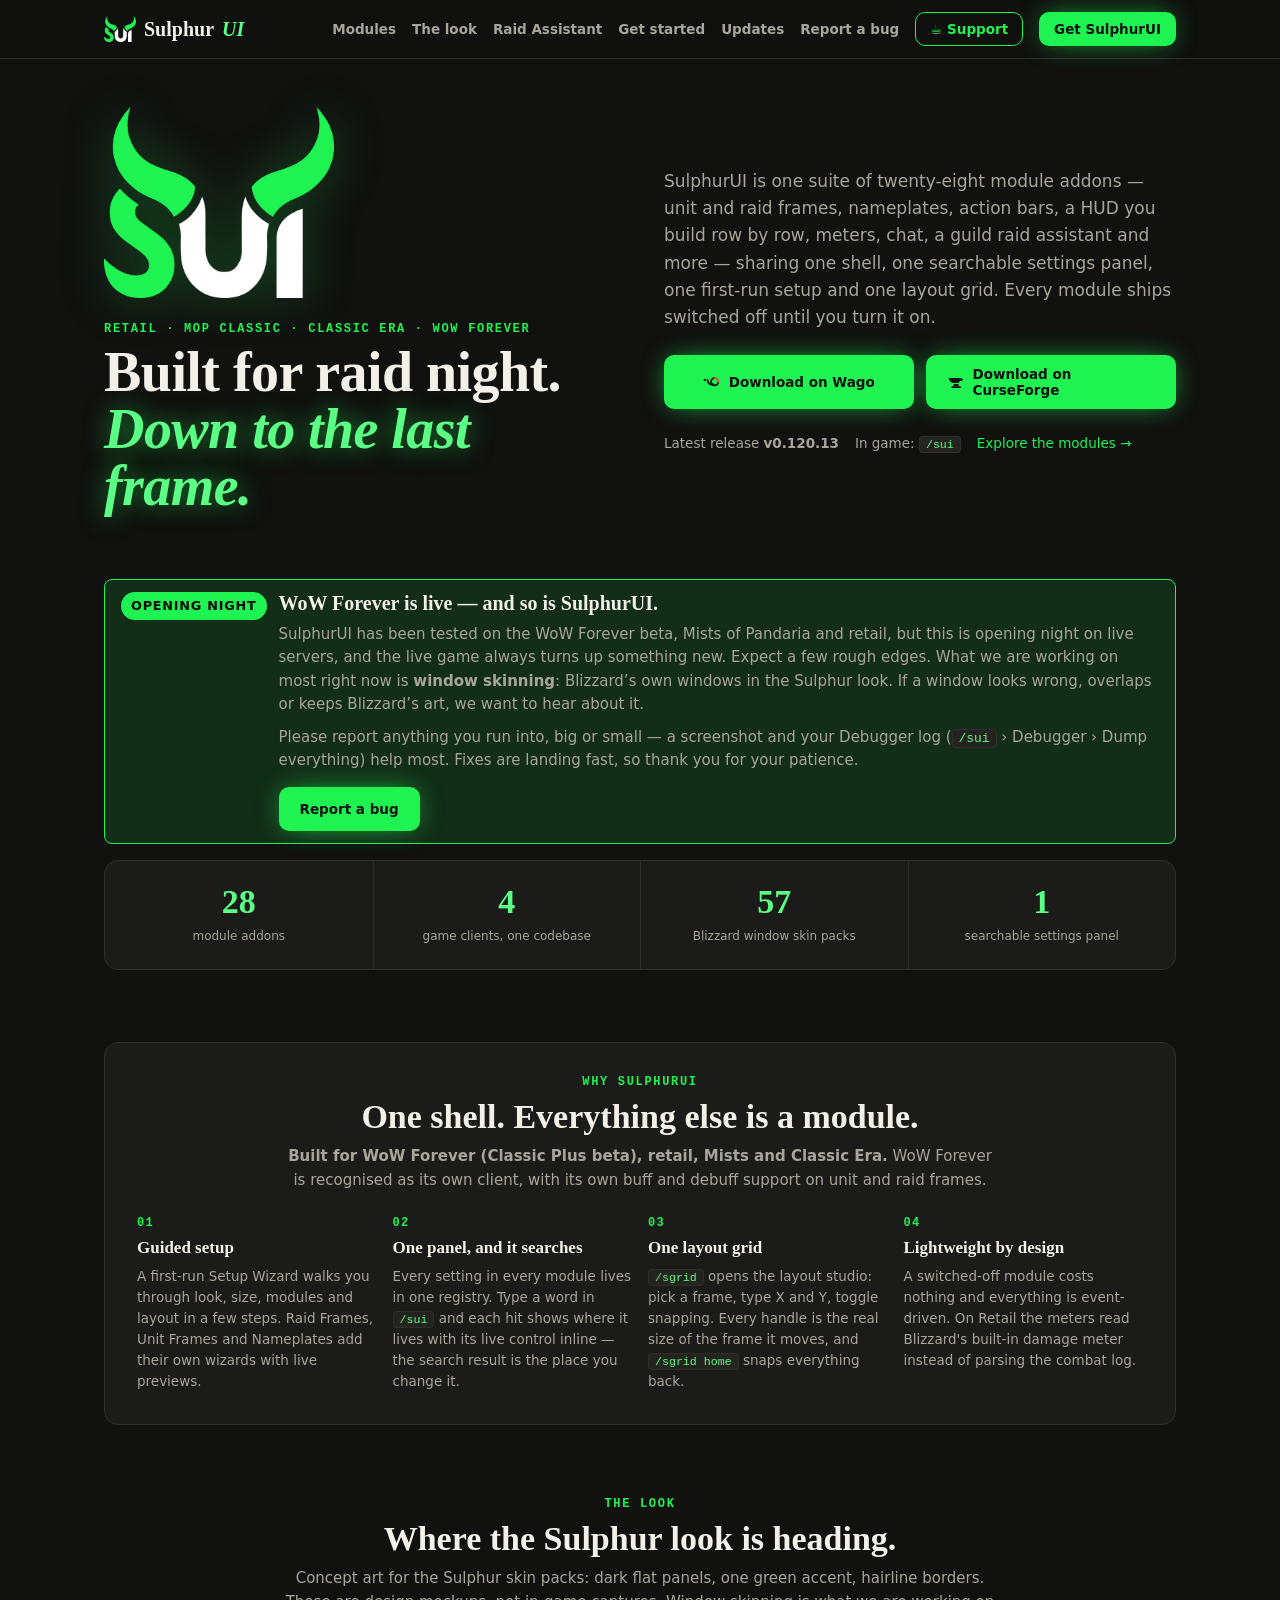
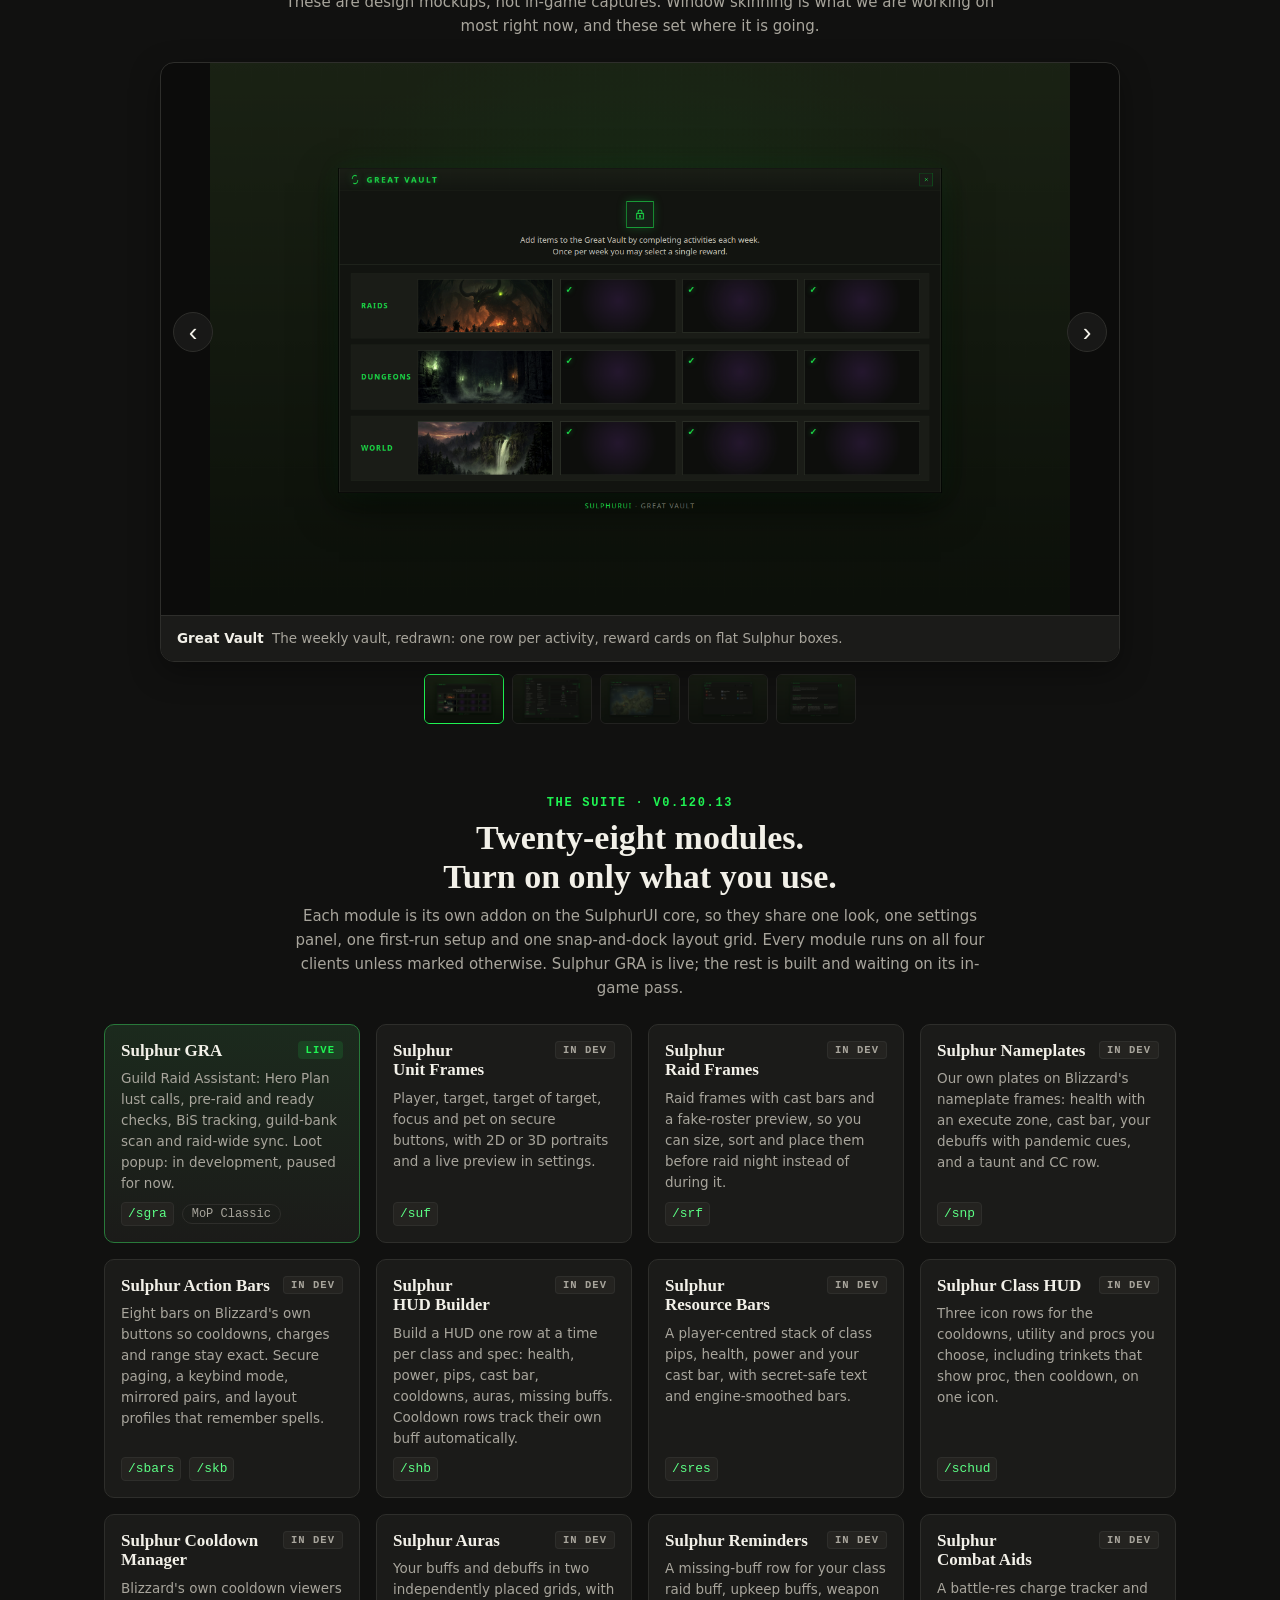
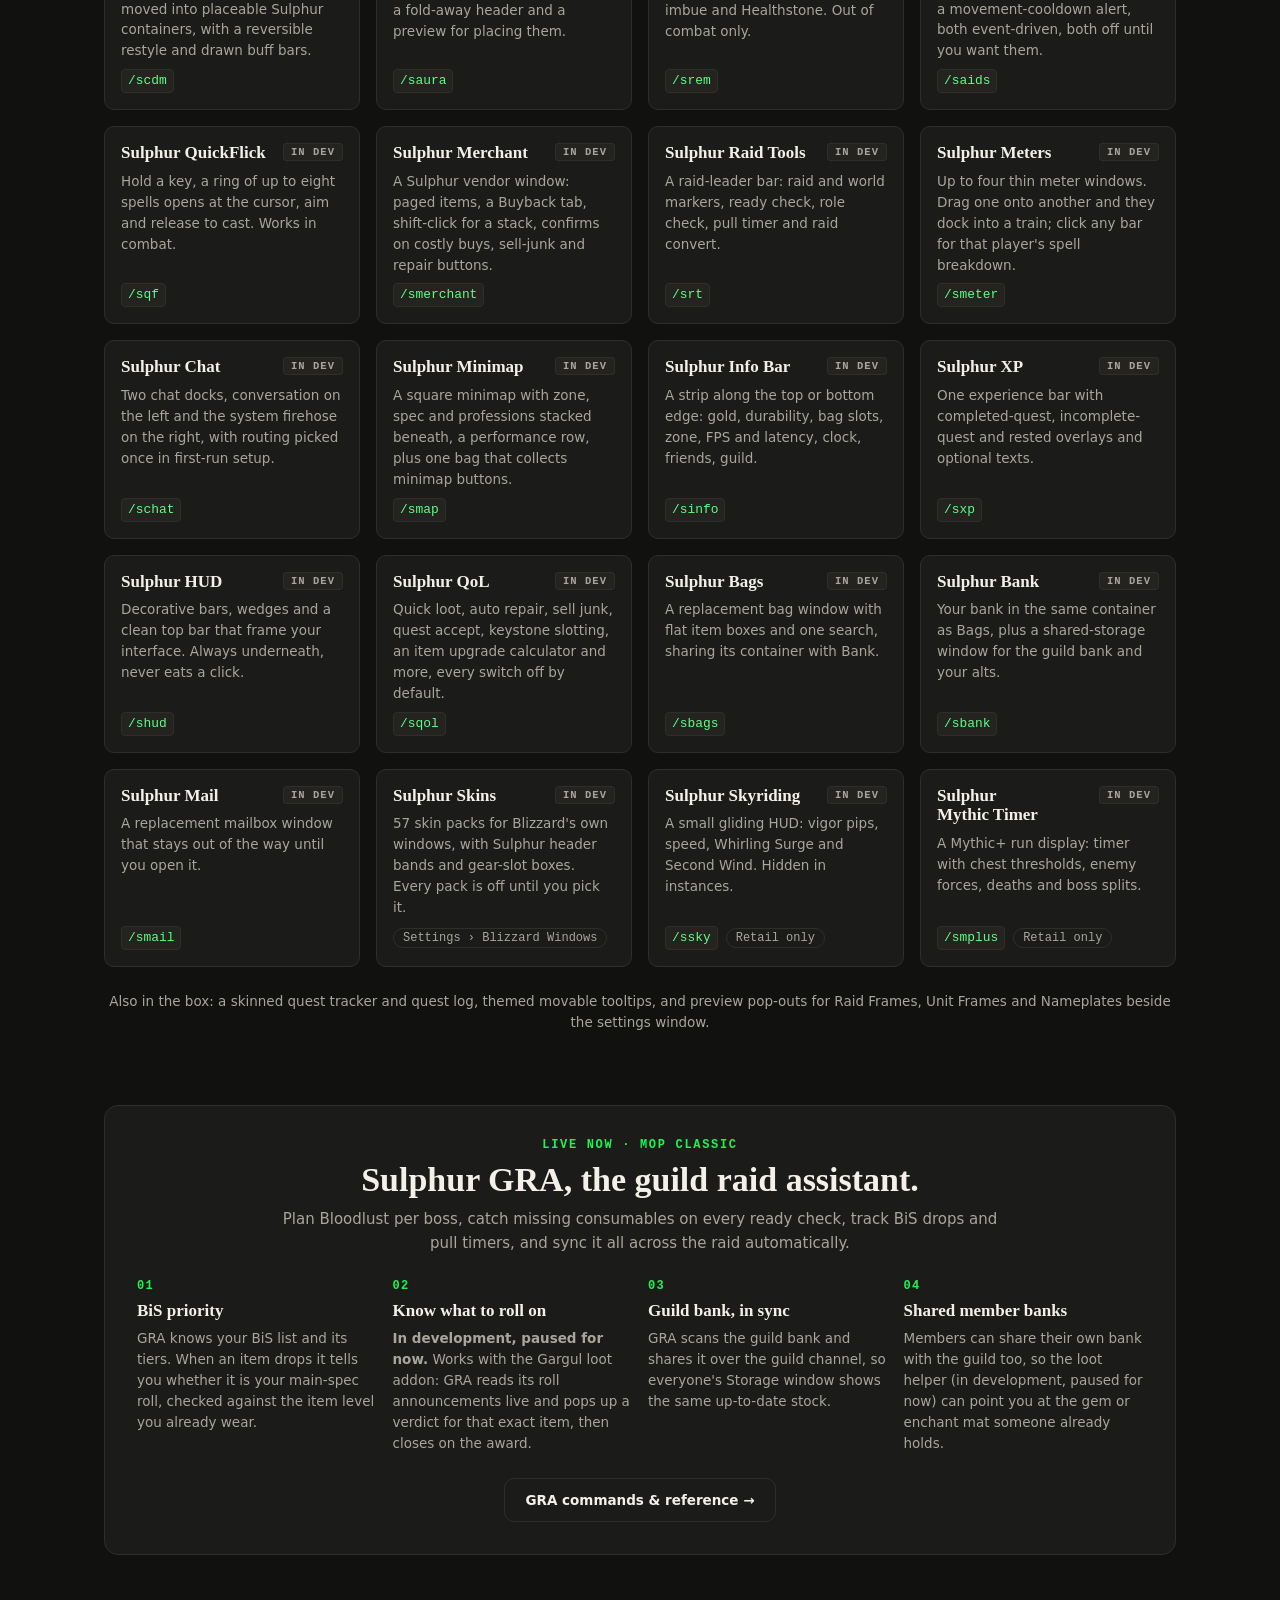
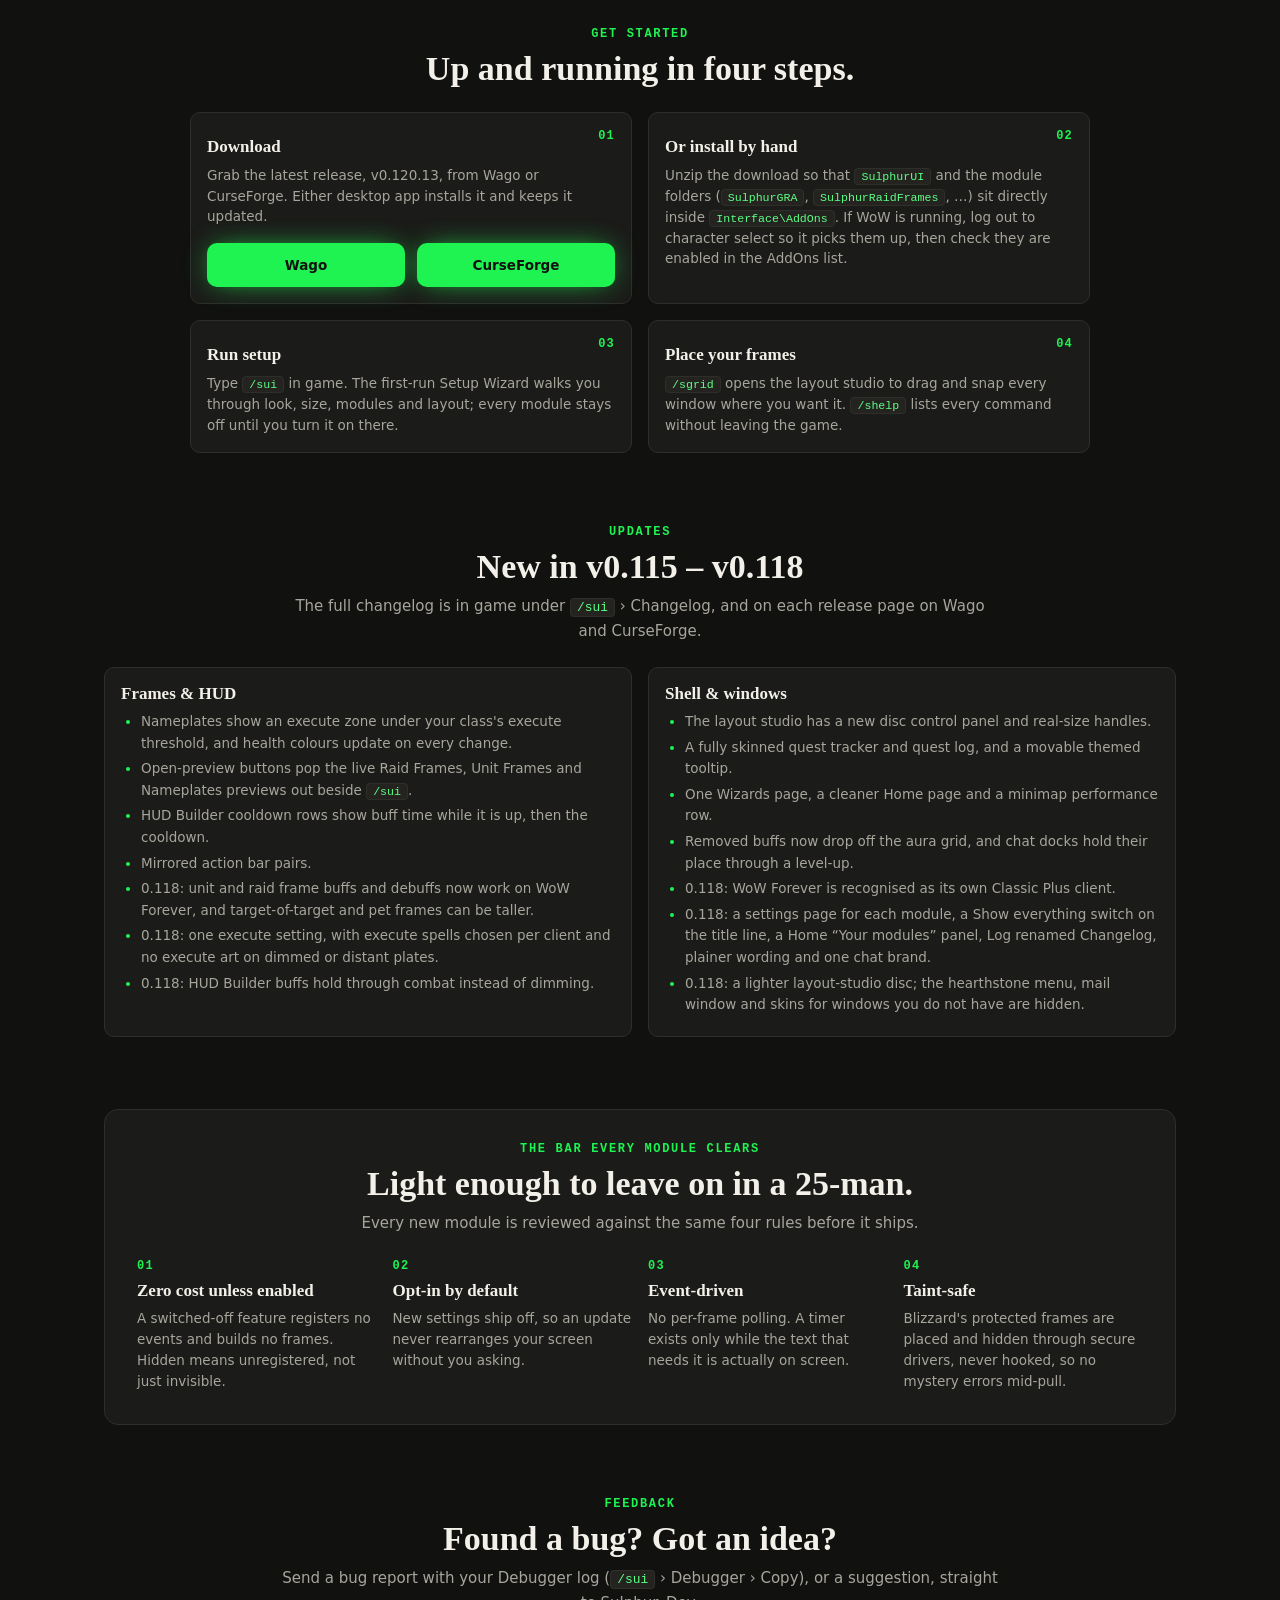
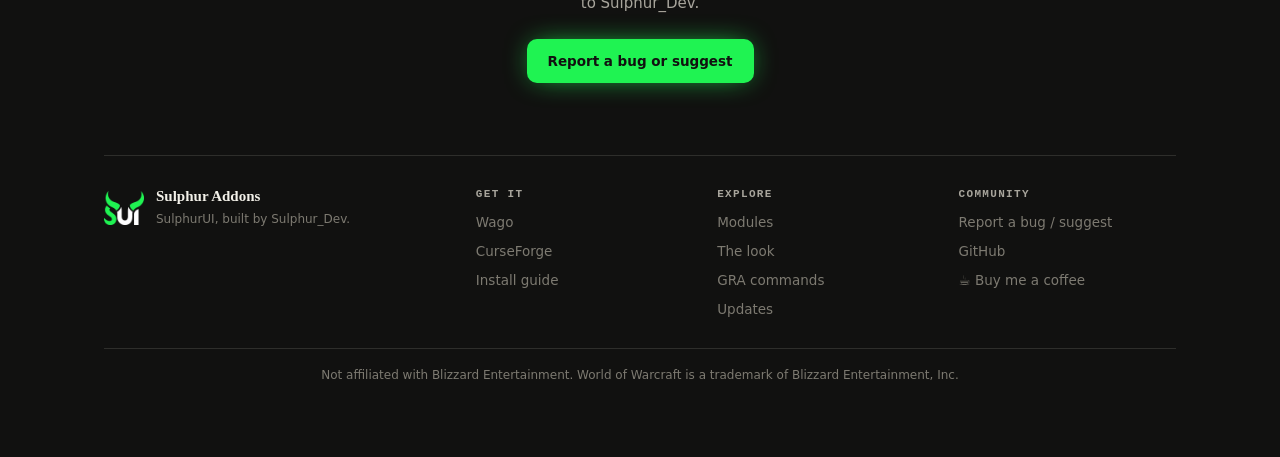
==== index.html @ fb9e0c47 "Mirror sulphur-addons public/ @ 295cea2" ====
<!doctype html>
<html lang="en">
<head>
<meta charset="utf-8">
<meta name="viewport" content="width=device-width, initial-scale=1">
<title>SulphurUI — Sulphur Addons</title>
<meta name="description" content="SulphurUI: a modular World of Warcraft interface suite for Retail, MoP Classic, Classic Era and WoW Forever. Twenty-eight module addons on one shell, one searchable settings panel and one layout grid.">
<meta name="theme-color" content="#111110">
<link rel="icon" type="image/png" href="favicon-sui.png">
<link rel="stylesheet" href="styles.css?v=27">
</head>
<body>

<nav class="topnav" aria-label="Site">
  <div class="inner">
    <a class="brand" href="index.html"><img src="sui-mark-96.png" alt="" class="brand-mark" width="32" height="32">Sulphur<em>UI</em></a>
    <div class="links">
      <a href="#modules">Modules</a>
      <a href="#screenshots">The look</a>
      <a href="#gra">Raid Assistant</a>
      <a href="#install">Get started</a>
      <a href="#updates">Updates</a>
      <a href="report.html">Report a bug</a>
      <a class="btn btn-outline btn-sm" href="https://buymeacoffee.com/sulphurworks" target="_blank" rel="noopener">&#9749; Support</a>
      <a class="btn btn-primary btn-sm" href="#install">Get SulphurUI</a>
    </div>
  </div>
</nav>

<main class="wrap">

  <header class="hero">
    <div>
      <img class="hero-logo" src="sui-logo.png" width="640" height="531" alt="SulphurUI logo" fetchpriority="high">
      <div class="eyebrow">Retail &middot; MoP Classic &middot; Classic Era &middot; WoW Forever</div>
      <h1>Built for raid night.<br><em>Down to the last frame.</em></h1>
    </div>
    <div class="hero-side">
      <p class="dek">SulphurUI is one suite of twenty-eight module addons — unit and raid frames, nameplates, action bars, a HUD you build row by row, meters, chat, a guild raid assistant and more — sharing one shell, one searchable settings panel, one first-run setup and one layout grid. Every module ships switched off until you turn it on.</p>
      <div class="dl-pair">
        <a class="btn btn-primary" href="https://addons.wago.io/addons/sulphurui" target="_blank" rel="noopener"><svg class="btn-glyph" viewBox="0 0 24 24" fill="none" stroke-width="2.4" stroke-linecap="round" aria-hidden="true"><circle cx="2.6" cy="9.5" r="1.6" fill="currentColor" stroke="none"/><path d="M6 9.5c1.2 5.5 4.6 7.6 7.6 5.4" stroke="currentColor"/><path d="M21 12A5 5 0 1 1 16 7" stroke="currentColor"/><path d="M16 7A5 5 0 0 1 21 12" stroke="#e5484d"/></svg>Download on Wago</a>
        <a class="btn btn-primary" href="https://www.curseforge.com/wow/addons/sulphurui" target="_blank" rel="noopener"><svg class="btn-glyph" viewBox="0 0 24 24" fill="currentColor" aria-hidden="true"><path d="M2 7h15.5c2.8 0 4.5 1.4 4.5 3.2-2.4 0-4.6.9-5.8 2.6l-.7 1H9.6C6 13.8 3.4 11.6 2 7z"/><path d="M9.5 15h6l1 3h-8z"/><rect x="6" y="18.2" width="13" height="2.3" rx=".6"/></svg>Download on CurseForge</a>
      </div>
      <div class="hero-meta">
        <span>Latest release <b>v0.120.13</b></span>
        <span>In game: <code>/sui</code></span>
        <a href="#modules">Explore the modules &rarr;</a>
      </div>
    </div>
  </header>

  <section class="test-notice" aria-labelledby="test-notice-h">
    <div class="test-notice-tag">Opening night</div>
    <div>
      <h2 id="test-notice-h">WoW Forever is live &mdash; and so is SulphurUI.</h2>
      <p>SulphurUI has been tested on the WoW Forever beta, Mists of Pandaria and retail, but this is opening night on live servers, and the live game always turns up something new. Expect a few rough edges. What we are working on most right now is <strong>window skinning</strong>: Blizzard&rsquo;s own windows in the Sulphur look. If a window looks wrong, overlaps or keeps Blizzard&rsquo;s art, we want to hear about it.</p>
      <p>Please report anything you run into, big or small &mdash; a screenshot and your Debugger log (<code>/sui</code> &rsaquo; Debugger &rsaquo; Dump everything) help most. Fixes are landing fast, so thank you for your patience.</p>
      <a class="btn btn-primary" href="report.html">Report a bug</a>
    </div>
  </section>

  <div class="stat-strip" aria-label="At a glance">
    <div class="stat"><b>28</b><span>module addons</span></div>
    <div class="stat"><b>4</b><span>game clients, one codebase</span></div>
    <div class="stat"><b>57</b><span>Blizzard window skin packs</span></div>
    <div class="stat"><b>1</b><span>searchable settings panel</span></div>
  </div>

  <section class="block band" id="why">
    <div class="section-head">
      <div class="eyebrow">Why SulphurUI</div>
      <h2>One shell. Everything else is a module.</h2>
      <p class="sub"><strong>Built for WoW Forever (Classic Plus beta), retail, Mists and Classic Era.</strong> WoW Forever is recognised as its own client, with its own buff and debuff support on unit and raid frames.</p>
    </div>
    <div class="grid-4">
      <div class="card"><span class="card-n">01</span><h3>Guided setup</h3><p>A first-run Setup Wizard walks you through look, size, modules and layout in a few steps. Raid Frames, Unit Frames and Nameplates add their own wizards with live previews.</p></div>
      <div class="card"><span class="card-n">02</span><h3>One panel, and it searches</h3><p>Every setting in every module lives in one registry. Type a word in <code>/sui</code> and each hit shows where it lives with its live control inline — the search result is the place you change it.</p></div>
      <div class="card"><span class="card-n">03</span><h3>One layout grid</h3><p><code>/sgrid</code> opens the layout studio: pick a frame, type X and Y, toggle snapping. Every handle is the real size of the frame it moves, and <code>/sgrid home</code> snaps everything back.</p></div>
      <div class="card"><span class="card-n">04</span><h3>Lightweight by design</h3><p>A switched-off module costs nothing and everything is event-driven. On Retail the meters read Blizzard's built-in damage meter instead of parsing the combat log.</p></div>
    </div>
  </section>

  <section class="block" id="screenshots">
    <div class="section-head">
      <div class="eyebrow">The look</div>
      <h2>Where the Sulphur look is heading.</h2>
      <p class="sub">Concept art for the Sulphur skin packs: dark flat panels, one green accent, hairline borders. These are design mockups, not in-game captures. Window skinning is what we are working on most right now, and these set where it is going.</p>
    </div>
    <div class="gallery" data-gallery tabindex="0" aria-roledescription="carousel" aria-label="SulphurUI concept art">
      <div class="gal-stage">
        <figure class="gal-slide"><img src="img/concepts/great-vault.png" alt="Concept mockup: Great Vault in the Sulphur style" loading="eager" decoding="async"><figcaption><b>Great Vault</b> The weekly vault, redrawn: one row per activity, reward cards on flat Sulphur boxes.</figcaption></figure>
        <figure class="gal-slide" hidden><img src="img/concepts/interface-settings.png" alt="Concept mockup: Interface settings in the Sulphur style" loading="lazy" decoding="async"><figcaption><b>Interface settings</b> Blizzard's settings window in the Sulphur shell: rail, search, flat controls and one accent colour.</figcaption></figure>
        <figure class="gal-slide" hidden><img src="img/concepts/map-questlog.webp" alt="Concept mockup: Map &amp; quest log in the Sulphur style" loading="lazy" decoding="async"><figcaption><b>Map &amp; quest log</b> Map and quest log in one window, quests grouped by zone with objectives inline.</figcaption></figure>
        <figure class="gal-slide" hidden><img src="img/concepts/spellbook.png" alt="Concept mockup: Spellbook in the Sulphur style" loading="lazy" decoding="async"><figcaption><b>Spellbook</b> A spellbook with a search box and a flat grid of abilities, one page per tab.</figcaption></figure>
        <figure class="gal-slide" hidden><img src="img/concepts/professions.png" alt="Concept mockup: Professions in the Sulphur style" loading="lazy" decoding="async"><figcaption><b>Professions</b> Professions laid out as cards, primary above secondary.</figcaption></figure>
        <button class="gal-nav gal-prev" type="button" aria-label="Previous image">&#8249;</button>
        <button class="gal-nav gal-next" type="button" aria-label="Next image">&#8250;</button>
      </div>
      <div class="gal-thumbs">
        <button class="gal-thumb" type="button" aria-label="Show image 1" aria-current="true"><img src="img/concepts/great-vault.png" alt="" loading="lazy"></button>
        <button class="gal-thumb" type="button" aria-label="Show image 2"><img src="img/concepts/interface-settings.png" alt="" loading="lazy"></button>
        <button class="gal-thumb" type="button" aria-label="Show image 3"><img src="img/concepts/map-questlog.webp" alt="" loading="lazy"></button>
        <button class="gal-thumb" type="button" aria-label="Show image 4"><img src="img/concepts/spellbook.png" alt="" loading="lazy"></button>
        <button class="gal-thumb" type="button" aria-label="Show image 5"><img src="img/concepts/professions.png" alt="" loading="lazy"></button>
      </div>
    </div>
    <dialog class="gal-lightbox" aria-label="Enlarged screenshot"><button class="gal-close" type="button" aria-label="Close">&times;</button><img alt=""></dialog>
  </section>

  <section class="block" id="modules">
    <div class="section-head">
      <div class="eyebrow">The suite &middot; v0.120.13</div>
      <h2>Twenty-eight modules. Turn on only what you use.</h2>
      <p class="sub">Each module is its own addon on the SulphurUI core, so they share one look, one settings panel, one first-run setup and one snap-and-dock layout grid. Every module runs on all four clients unless marked otherwise. Sulphur GRA is live; the rest is built and waiting on its in-game pass.</p>
    </div>
    <div class="grid-4">
      <a class="card is-live" href="gra.html">
        <div class="card-top"><h3>Sulphur GRA</h3><span class="badge badge-live">Live</span></div>
        <p>Guild Raid Assistant: Hero Plan lust calls, pre-raid and ready checks, BiS tracking, guild-bank scan and raid-wide sync. Loot popup: in development, paused for now.</p>
        <div class="card-foot"><code>/sgra</code><span class="chip">MoP Classic</span></div>
      </a>
      <article class="card">
        <div class="card-top"><h3>Sulphur Unit Frames</h3><span class="badge badge-dev">In dev</span></div>
        <p>Player, target, target of target, focus and pet on secure buttons, with 2D or 3D portraits and a live preview in settings.</p>
        <div class="card-foot"><code>/suf</code></div>
      </article>
      <article class="card">
        <div class="card-top"><h3>Sulphur Raid Frames</h3><span class="badge badge-dev">In dev</span></div>
        <p>Raid frames with cast bars and a fake-roster preview, so you can size, sort and place them before raid night instead of during it.</p>
        <div class="card-foot"><code>/srf</code></div>
      </article>
      <article class="card">
        <div class="card-top"><h3>Sulphur Nameplates</h3><span class="badge badge-dev">In dev</span></div>
        <p>Our own plates on Blizzard's nameplate frames: health with an execute zone, cast bar, your debuffs with pandemic cues, and a taunt and CC row.</p>
        <div class="card-foot"><code>/snp</code></div>
      </article>
      <article class="card">
        <div class="card-top"><h3>Sulphur Action Bars</h3><span class="badge badge-dev">In dev</span></div>
        <p>Eight bars on Blizzard's own buttons so cooldowns, charges and range stay exact. Secure paging, a keybind mode, mirrored pairs, and layout profiles that remember spells.</p>
        <div class="card-foot"><code>/sbars</code><code>/skb</code></div>
      </article>
      <article class="card">
        <div class="card-top"><h3>Sulphur HUD Builder</h3><span class="badge badge-dev">In dev</span></div>
        <p>Build a HUD one row at a time per class and spec: health, power, pips, cast bar, cooldowns, auras, missing buffs. Cooldown rows track their own buff automatically.</p>
        <div class="card-foot"><code>/shb</code></div>
      </article>
      <article class="card">
        <div class="card-top"><h3>Sulphur Resource Bars</h3><span class="badge badge-dev">In dev</span></div>
        <p>A player-centred stack of class pips, health, power and your cast bar, with secret-safe text and engine-smoothed bars.</p>
        <div class="card-foot"><code>/sres</code></div>
      </article>
      <article class="card">
        <div class="card-top"><h3>Sulphur Class HUD</h3><span class="badge badge-dev">In dev</span></div>
        <p>Three icon rows for the cooldowns, utility and procs you choose, including trinkets that show proc, then cooldown, on one icon.</p>
        <div class="card-foot"><code>/schud</code></div>
      </article>
      <article class="card">
        <div class="card-top"><h3>Sulphur Cooldown Manager</h3><span class="badge badge-dev">In dev</span></div>
        <p>Blizzard's own cooldown viewers moved into placeable Sulphur containers, with a reversible restyle and drawn buff bars.</p>
        <div class="card-foot"><code>/scdm</code></div>
      </article>
      <article class="card">
        <div class="card-top"><h3>Sulphur Auras</h3><span class="badge badge-dev">In dev</span></div>
        <p>Your buffs and debuffs in two independently placed grids, with a fold-away header and a preview for placing them.</p>
        <div class="card-foot"><code>/saura</code></div>
      </article>
      <article class="card">
        <div class="card-top"><h3>Sulphur Reminders</h3><span class="badge badge-dev">In dev</span></div>
        <p>A missing-buff row for your class raid buff, upkeep buffs, weapon imbue and Healthstone. Out of combat only.</p>
        <div class="card-foot"><code>/srem</code></div>
      </article>
      <article class="card">
        <div class="card-top"><h3>Sulphur Combat Aids</h3><span class="badge badge-dev">In dev</span></div>
        <p>A battle-res charge tracker and a movement-cooldown alert, both event-driven, both off until you want them.</p>
        <div class="card-foot"><code>/saids</code></div>
      </article>
      <article class="card">
        <div class="card-top"><h3>Sulphur QuickFlick</h3><span class="badge badge-dev">In dev</span></div>
        <p>Hold a key, a ring of up to eight spells opens at the cursor, aim and release to cast. Works in combat.</p>
        <div class="card-foot"><code>/sqf</code></div>
      </article>
      <article class="card">
        <div class="card-top"><h3>Sulphur Merchant</h3><span class="badge badge-dev">In dev</span></div>
        <p>A Sulphur vendor window: paged items, a Buyback tab, shift-click for a stack, confirms on costly buys, sell-junk and repair buttons.</p>
        <div class="card-foot"><code>/smerchant</code></div>
      </article>
      <article class="card">
        <div class="card-top"><h3>Sulphur Raid Tools</h3><span class="badge badge-dev">In dev</span></div>
        <p>A raid-leader bar: raid and world markers, ready check, role check, pull timer and raid convert.</p>
        <div class="card-foot"><code>/srt</code></div>
      </article>
      <article class="card">
        <div class="card-top"><h3>Sulphur Meters</h3><span class="badge badge-dev">In dev</span></div>
        <p>Up to four thin meter windows. Drag one onto another and they dock into a train; click any bar for that player's spell breakdown.</p>
        <div class="card-foot"><code>/smeter</code></div>
      </article>
      <article class="card">
        <div class="card-top"><h3>Sulphur Chat</h3><span class="badge badge-dev">In dev</span></div>
        <p>Two chat docks, conversation on the left and the system firehose on the right, with routing picked once in first-run setup.</p>
        <div class="card-foot"><code>/schat</code></div>
      </article>
      <article class="card">
        <div class="card-top"><h3>Sulphur Minimap</h3><span class="badge badge-dev">In dev</span></div>
        <p>A square minimap with zone, spec and professions stacked beneath, a performance row, plus one bag that collects minimap buttons.</p>
        <div class="card-foot"><code>/smap</code></div>
      </article>
      <article class="card">
        <div class="card-top"><h3>Sulphur Info Bar</h3><span class="badge badge-dev">In dev</span></div>
        <p>A strip along the top or bottom edge: gold, durability, bag slots, zone, FPS and latency, clock, friends, guild.</p>
        <div class="card-foot"><code>/sinfo</code></div>
      </article>
      <article class="card">
        <div class="card-top"><h3>Sulphur XP</h3><span class="badge badge-dev">In dev</span></div>
        <p>One experience bar with completed-quest, incomplete-quest and rested overlays and optional texts.</p>
        <div class="card-foot"><code>/sxp</code></div>
      </article>
      <article class="card">
        <div class="card-top"><h3>Sulphur HUD</h3><span class="badge badge-dev">In dev</span></div>
        <p>Decorative bars, wedges and a clean top bar that frame your interface. Always underneath, never eats a click.</p>
        <div class="card-foot"><code>/shud</code></div>
      </article>
      <article class="card">
        <div class="card-top"><h3>Sulphur QoL</h3><span class="badge badge-dev">In dev</span></div>
        <p>Quick loot, auto repair, sell junk, quest accept, keystone slotting, an item upgrade calculator and more, every switch off by default.</p>
        <div class="card-foot"><code>/sqol</code></div>
      </article>
      <article class="card">
        <div class="card-top"><h3>Sulphur Bags</h3><span class="badge badge-dev">In dev</span></div>
        <p>A replacement bag window with flat item boxes and one search, sharing its container with Bank.</p>
        <div class="card-foot"><code>/sbags</code></div>
      </article>
      <article class="card">
        <div class="card-top"><h3>Sulphur Bank</h3><span class="badge badge-dev">In dev</span></div>
        <p>Your bank in the same container as Bags, plus a shared-storage window for the guild bank and your alts.</p>
        <div class="card-foot"><code>/sbank</code></div>
      </article>
      <article class="card">
        <div class="card-top"><h3>Sulphur Mail</h3><span class="badge badge-dev">In dev</span></div>
        <p>A replacement mailbox window that stays out of the way until you open it.</p>
        <div class="card-foot"><code>/smail</code></div>
      </article>
      <article class="card">
        <div class="card-top"><h3>Sulphur Skins</h3><span class="badge badge-dev">In dev</span></div>
        <p>57 skin packs for Blizzard's own windows, with Sulphur header bands and gear-slot boxes. Every pack is off until you pick it.</p>
        <div class="card-foot"><span class="chip">Settings &rsaquo; Blizzard Windows</span></div>
      </article>
      <article class="card">
        <div class="card-top"><h3>Sulphur Skyriding</h3><span class="badge badge-dev">In dev</span></div>
        <p>A small gliding HUD: vigor pips, speed, Whirling Surge and Second Wind. Hidden in instances.</p>
        <div class="card-foot"><code>/ssky</code><span class="chip">Retail only</span></div>
      </article>
      <article class="card">
        <div class="card-top"><h3>Sulphur Mythic Timer</h3><span class="badge badge-dev">In dev</span></div>
        <p>A Mythic+ run display: timer with chest thresholds, enemy forces, deaths and boss splits.</p>
        <div class="card-foot"><code>/smplus</code><span class="chip">Retail only</span></div>
      </article>
    </div>
    <p class="section-foot">Also in the box: a skinned quest tracker and quest log, themed movable tooltips, and preview pop-outs for Raid Frames, Unit Frames and Nameplates beside the settings window.</p>
  </section>

  <section class="block band" id="gra">
    <div class="section-head">
      <div class="eyebrow">Live now &middot; MoP Classic</div>
      <h2>Sulphur GRA, the guild raid assistant.</h2>
      <p class="sub">Plan Bloodlust per boss, catch missing consumables on every ready check, track BiS drops and pull timers, and sync it all across the raid automatically.</p>
    </div>
    <div class="grid-4">
      <div class="card"><span class="card-n">01</span><h3>BiS priority</h3><p>GRA knows your BiS list and its tiers. When an item drops it tells you whether it is your main-spec roll, checked against the item level you already wear.</p></div>
      <div class="card"><span class="card-n">02</span><h3>Know what to roll on</h3><p><strong>In development, paused for now.</strong> Works with the Gargul loot addon: GRA reads its roll announcements live and pops up a verdict for that exact item, then closes on the award.</p></div>
      <div class="card"><span class="card-n">03</span><h3>Guild bank, in sync</h3><p>GRA scans the guild bank and shares it over the guild channel, so everyone's Storage window shows the same up-to-date stock.</p></div>
      <div class="card"><span class="card-n">04</span><h3>Shared member banks</h3><p>Members can share their own bank with the guild too, so the loot helper (in development, paused for now) can point you at the gem or enchant mat someone already holds.</p></div>
    </div>
    <p class="section-foot"><a class="btn btn-ghost" href="gra.html">GRA commands &amp; reference &rarr;</a></p>
  </section>

  <section class="block" id="install">
    <div class="section-head">
      <div class="eyebrow">Get started</div>
      <h2>Up and running in four steps.</h2>
    </div>
    <div class="grid-2 steps" style="max-width:900px;margin:0 auto">
      <div class="card step">
        <h3>Download</h3>
        <p>Grab the latest release, v0.120.13, from Wago or CurseForge. Either desktop app installs it and keeps it updated.</p>
        <div class="dl-pair">
          <a class="btn btn-primary" href="https://addons.wago.io/addons/sulphurui" target="_blank" rel="noopener">Wago</a>
          <a class="btn btn-primary" href="https://www.curseforge.com/wow/addons/sulphurui" target="_blank" rel="noopener">CurseForge</a>
        </div>
      </div>
      <div class="card step">
        <h3>Or install by hand</h3>
        <p>Unzip the download so that <code>SulphurUI</code> and the module folders (<code>SulphurGRA</code>, <code>SulphurRaidFrames</code>, …) sit directly inside <code>Interface\AddOns</code>. If WoW is running, log out to character select so it picks them up, then check they are enabled in the AddOns list.</p>
      </div>
      <div class="card step">
        <h3>Run setup</h3>
        <p>Type <code>/sui</code> in game. The first-run Setup Wizard walks you through look, size, modules and layout; every module stays off until you turn it on there.</p>
      </div>
      <div class="card step">
        <h3>Place your frames</h3>
        <p><code>/sgrid</code> opens the layout studio to drag and snap every window where you want it. <code>/shelp</code> lists every command without leaving the game.</p>
      </div>
    </div>
  </section>

  <section class="block" id="updates">
    <div class="section-head">
      <div class="eyebrow">Updates</div>
      <h2>New in v0.115 &ndash; v0.118</h2>
      <p class="sub">The full changelog is in game under <code>/sui</code> &rsaquo; Changelog, and on each release page on Wago and CurseForge.</p>
    </div>
    <div class="updates">
      <div class="card">
        <h3>Frames &amp; HUD</h3>
        <ul>
          <li>Nameplates show an execute zone under your class's execute threshold, and health colours update on every change.</li>
          <li>Open-preview buttons pop the live Raid Frames, Unit Frames and Nameplates previews out beside <code>/sui</code>.</li>
          <li>HUD Builder cooldown rows show buff time while it is up, then the cooldown.</li>
          <li>Mirrored action bar pairs.</li>
          <li>0.118: unit and raid frame buffs and debuffs now work on WoW Forever, and target-of-target and pet frames can be taller.</li>
          <li>0.118: one execute setting, with execute spells chosen per client and no execute art on dimmed or distant plates.</li>
          <li>0.118: HUD Builder buffs hold through combat instead of dimming.</li>
        </ul>
      </div>
      <div class="card">
        <h3>Shell &amp; windows</h3>
        <ul>
          <li>The layout studio has a new disc control panel and real-size handles.</li>
          <li>A fully skinned quest tracker and quest log, and a movable themed tooltip.</li>
          <li>One Wizards page, a cleaner Home page and a minimap performance row.</li>
          <li>Removed buffs now drop off the aura grid, and chat docks hold their place through a level-up.</li>
          <li>0.118: WoW Forever is recognised as its own Classic Plus client.</li>
          <li>0.118: a settings page for each module, a Show everything switch on the title line, a Home &ldquo;Your modules&rdquo; panel, Log renamed Changelog, plainer wording and one chat brand.</li>
          <li>0.118: a lighter layout-studio disc; the hearthstone menu, mail window and skins for windows you do not have are hidden.</li>
        </ul>
      </div>
    </div>
  </section>

  <section class="block band" id="standard">
    <div class="section-head">
      <div class="eyebrow">The bar every module clears</div>
      <h2>Light enough to leave on in a 25-man.</h2>
      <p class="sub">Every new module is reviewed against the same four rules before it ships.</p>
    </div>
    <div class="grid-4">
      <div class="card"><span class="card-n">01</span><h3>Zero cost unless enabled</h3><p>A switched-off feature registers no events and builds no frames. Hidden means unregistered, not just invisible.</p></div>
      <div class="card"><span class="card-n">02</span><h3>Opt-in by default</h3><p>New settings ship off, so an update never rearranges your screen without you asking.</p></div>
      <div class="card"><span class="card-n">03</span><h3>Event-driven</h3><p>No per-frame polling. A timer exists only while the text that needs it is actually on screen.</p></div>
      <div class="card"><span class="card-n">04</span><h3>Taint-safe</h3><p>Blizzard's protected frames are placed and hidden through secure drivers, never hooked, so no mystery errors mid-pull.</p></div>
    </div>
  </section>

  <section class="block cta" id="feedback">
    <div class="section-head">
      <div class="eyebrow">Feedback</div>
      <h2>Found a bug? Got an idea?</h2>
      <p class="sub">Send a bug report with your Debugger log (<code>/sui</code> &rsaquo; Debugger &rsaquo; Copy), or a suggestion, straight to Sulphur_Dev.</p>
    </div>
    <a class="btn btn-primary" href="report.html">Report a bug or suggest</a>
  </section>

  <footer class="sitefoot">
    <div class="foot-cols">
      <div class="foot-brand">
        <img src="sui-mark-96.png" alt="" width="40" height="40">
        <div><b>Sulphur Addons</b><p>SulphurUI, built by Sulphur_Dev.</p></div>
      </div>
      <div class="foot-col"><h4>Get it</h4><a href="https://addons.wago.io/addons/sulphurui" target="_blank" rel="noopener">Wago</a><a href="https://www.curseforge.com/wow/addons/sulphurui" target="_blank" rel="noopener">CurseForge</a><a href="#install">Install guide</a></div>
      <div class="foot-col"><h4>Explore</h4><a href="#modules">Modules</a><a href="#screenshots">The look</a><a href="gra.html">GRA commands</a><a href="#updates">Updates</a></div>
      <div class="foot-col"><h4>Community</h4><a href="report.html">Report a bug / suggest</a><a href="https://github.com/sulphurthreads/sulphur-addons" target="_blank" rel="noopener">GitHub</a><a href="https://buymeacoffee.com/sulphurworks" target="_blank" rel="noopener">&#9749; Buy me a coffee</a></div>
    </div>
    <p class="foot-note">Not affiliated with Blizzard Entertainment. World of Warcraft is a trademark of Blizzard Entertainment, Inc.</p>
  </footer>

</main>

<script src="script.js?v=24" defer></script>
</body>
</html>
---- styles.css ----
/* SulphurUI site -- one dark theme (the brand mark has no light reading).
   Tokens first; every component below uses them. */
:root {
  /* colour */
  --bg: #111110;
  --surface: #1b1b19;
  --surface-soft: #242320;
  --ink: #f2f0e8;
  --ink-soft: #a8a59c;
  --ink-faint: #7d7a71;
  --line: #2e2e2b;
  --accent: #1ff352;
  --accent-strong: #5cff85;
  --accent-wash: rgba(31, 243, 82, 0.12);
  --accent-deep: #0a3316;
  --green: #57e6a0;
  --green-wash: #123527;
  --bad: #ff6b6b;
  --bad-wash: rgba(255, 107, 107, 0.14);
  --warn: #f0b43c;
  --bar-track: #242320;
  /* legacy names still used by admin/ */
  --gold: var(--accent);
  --gold-strong: var(--accent-strong);
  --gold-wash: var(--accent-deep);
  --epic: var(--accent);
  --epic-wash: var(--accent-wash);

  /* spacing scale */
  --s-1: 4px;
  --s-2: 8px;
  --s-3: 12px;
  --s-4: 16px;
  --s-5: 24px;
  --s-6: 32px;
  --s-7: 48px;
  --s-8: 72px;

  /* type scale */
  --fs-xs: 12px;
  --fs-sm: 13.5px;
  --fs-md: 15px;
  --fs-lg: 17px;
  --fs-xl: 20px;
  --fs-2xl: clamp(26px, 3vw, 34px);
  --fs-3xl: clamp(34px, 5vw, 56px);
  --font-display: "Iowan Old Style", "Palatino Linotype", Georgia, serif;
  --font-body: -apple-system, BlinkMacSystemFont, "Segoe UI", system-ui, sans-serif;
  --font-mono: "SF Mono", "Cascadia Code", Consolas, monospace;

  /* shape */
  --r-sm: 6px;
  --r-md: 10px;
  --r-lg: 14px;
  --gutter: var(--s-4);
  --container: 1120px;
}
@media (min-width: 760px) { :root { --gutter: var(--s-5); } }

/* ---- base ---------------------------------------------------------------- */
* { box-sizing: border-box; }
html { scroll-behavior: smooth; scroll-padding-top: 72px; }
html, body { margin: 0; padding: 0; }
body {
  background: var(--bg);
  color: var(--ink);
  font: var(--fs-md)/1.55 var(--font-body);
  -webkit-font-smoothing: antialiased;
  overflow-x: clip;
}
img { max-width: 100%; }
a { color: var(--accent); text-decoration: none; }
a:hover { text-decoration: underline; }
:focus-visible { outline: 2px solid var(--accent); outline-offset: 2px; }
h1, h2, h3, h4 { font-family: var(--font-display); font-weight: 600; line-height: 1.15; margin: 0; text-wrap: balance; }
p { margin: 0; }
code {
  font-family: var(--font-mono);
  font-size: 0.86em;
  background: var(--surface-soft);
  border: 1px solid var(--line);
  border-radius: 4px;
  padding: 1px 6px;
  color: var(--accent-strong);
  white-space: nowrap;
}
.visually-hidden { position: absolute; left: -9999px; width: 1px; height: 1px; overflow: hidden; }

.wrap {
  width: 100%;
  max-width: var(--container);
  margin: 0 auto;
  padding: 0 var(--gutter) var(--s-8);
}

/* ---- nav ------------------------------------------------------------------ */
.topnav {
  position: sticky;
  top: 0;
  z-index: 50;
  border-bottom: 1px solid var(--line);
  background: color-mix(in srgb, var(--bg) 86%, transparent);
  -webkit-backdrop-filter: blur(10px);
  backdrop-filter: blur(10px);
  margin-bottom: var(--s-6);
}
.topnav .inner {
  max-width: var(--container);
  margin: 0 auto;
  padding: var(--s-3) var(--gutter);
  display: flex;
  align-items: center;
  justify-content: space-between;
  gap: var(--s-3) var(--s-4);
  flex-wrap: wrap;
}
.brand { display: flex; align-items: center; gap: var(--s-2); font: 600 var(--fs-xl) var(--font-display); color: var(--ink); }
.brand:hover { text-decoration: none; }
.brand em { font-style: italic; color: var(--accent-strong); }
.brand-mark { width: 32px; height: 32px; object-fit: contain; }
.topnav .links { display: flex; align-items: center; flex-wrap: wrap; gap: var(--s-1) var(--s-4); font-size: var(--fs-sm); font-weight: 600; }
.topnav .links a { color: var(--ink-soft); padding: var(--s-1) 0; }
.topnav .links a:hover, .topnav .links a.active { color: var(--ink); text-decoration: none; }
.topnav .links .btn { padding: 7px 14px; font-size: var(--fs-sm); }
.topnav .links a.btn-primary { color: var(--bg); }
.topnav .links a.btn-outline { color: var(--accent); }
.topnav .links a.btn-outline:hover { color: var(--bg); }
@media (max-width: 760px) {
  .topnav { position: static; margin-bottom: var(--s-5); }
}

/* ---- buttons, badges, chips ---------------------------------------------- */
.btn {
  display: inline-flex;
  align-items: center;
  justify-content: center;
  gap: var(--s-2);
  min-height: 44px;
  padding: 10px 20px;
  border: 1px solid transparent;
  border-radius: var(--r-md);
  font: 700 var(--fs-sm) var(--font-body);
  cursor: pointer;
  transition: background 0.15s, border-color 0.15s, color 0.15s;
}
.btn:hover { text-decoration: none; }
.btn-primary { background: var(--accent); color: var(--bg); box-shadow: 0 0 28px -8px var(--accent); }
.btn-primary:hover { background: var(--accent-strong); color: var(--bg); }
.btn-ghost { background: var(--surface); color: var(--ink); border-color: var(--line); }
.btn-ghost:hover { border-color: var(--accent); }
.btn-outline { background: transparent; color: var(--accent); border-color: var(--accent); }
.btn-outline:hover { background: var(--accent); color: var(--bg); }
.btn-sm { min-height: 34px; padding: 6px 13px; }
.btn-glyph { flex: none; width: 1.3em; height: 1.3em; }
.btn:disabled { opacity: 0.55; cursor: default; }

.badge {
  display: inline-block;
  font: 600 10.5px var(--font-mono);
  letter-spacing: 0.1em;
  text-transform: uppercase;
  border-radius: 4px;
  padding: 3px 8px;
  white-space: nowrap;
}
.badge-live { color: var(--accent); background: var(--accent-wash); }
.badge-dev { color: var(--ink-soft); background: var(--surface-soft); box-shadow: inset 0 0 0 1px var(--line); }
.chip {
  font: var(--fs-xs) var(--font-mono);
  color: var(--ink-soft);
  border: 1px solid var(--line);
  border-radius: 999px;
  padding: 2px 9px;
  white-space: nowrap;
}
.chip-row { display: flex; flex-wrap: wrap; gap: var(--s-2); align-items: center; }

.eyebrow {
  font: 600 var(--fs-xs) var(--font-mono);
  letter-spacing: 0.14em;
  text-transform: uppercase;
  color: var(--accent);
  margin-bottom: var(--s-2);
}

/* ---- sections ------------------------------------------------------------- */
.block { margin-bottom: var(--s-8); }
.section-head { max-width: 720px; margin: 0 auto var(--s-5); text-align: center; }
.section-head h2 { font-size: var(--fs-2xl); margin-bottom: var(--s-2); }
.section-head .sub, .sub { color: var(--ink-soft); font-size: var(--fs-md); line-height: 1.6; }
.section-head .sub { margin-top: var(--s-2); }
.section-foot { text-align: center; margin-top: var(--s-5); color: var(--ink-soft); font-size: var(--fs-sm); }

/* ---- hero ----------------------------------------------------------------- */
.hero {
  display: grid;
  grid-template-columns: minmax(0, 1fr) minmax(0, 1fr);
  gap: var(--s-6) var(--s-7);
  align-items: center;
  padding: var(--s-4) 0 var(--s-7);
}
.hero-logo { display: block; width: clamp(150px, 20vw, 230px); height: auto; margin-bottom: var(--s-5); filter: drop-shadow(0 0 24px rgba(31, 243, 82, 0.25)); }
.hero h1 { font-size: var(--fs-3xl); line-height: 1.02; letter-spacing: -0.01em; }
.hero h1 em { font-style: italic; color: var(--accent-strong); text-shadow: 0 0 24px color-mix(in srgb, var(--accent) 55%, transparent); }
.hero .dek { font-size: var(--fs-lg); color: var(--ink-soft); line-height: 1.6; }
.hero-side { display: grid; gap: var(--s-5); }
.dl-pair { display: grid; grid-template-columns: repeat(2, minmax(0, 1fr)); gap: var(--s-3); }
.hero-meta { display: flex; flex-wrap: wrap; gap: var(--s-2) var(--s-4); align-items: center; font-size: var(--fs-sm); color: var(--ink-soft); }
@media (max-width: 860px) {
  .hero { grid-template-columns: minmax(0, 1fr); padding-top: 0; }
  .hero-logo { margin-bottom: var(--s-4); }
}
@media (max-width: 420px) { .dl-pair { grid-template-columns: minmax(0, 1fr); } }

.stat-strip {
  display: grid;
  grid-template-columns: repeat(4, minmax(0, 1fr));
  border: 1px solid var(--line);
  border-radius: var(--r-lg);
  background: var(--surface);
  overflow: hidden;
  margin-bottom: var(--s-8);
}
.stat { padding: var(--s-5) var(--s-4); text-align: center; border-left: 1px solid var(--line); }
.stat:first-child { border-left: none; }
.stat b { display: block; font: 600 34px/1 var(--font-display); color: var(--accent-strong); }
.stat span { display: block; margin-top: var(--s-2); font-size: var(--fs-xs); color: var(--ink-soft); }
@media (max-width: 700px) {
  .stat-strip { grid-template-columns: repeat(2, minmax(0, 1fr)); }
  .stat:nth-child(3) { border-left: none; }
  .stat:nth-child(n+3) { border-top: 1px solid var(--line); }
}

/* ---- card grids ----------------------------------------------------------- */
.grid-4 { display: grid; grid-template-columns: repeat(4, minmax(0, 1fr)); gap: var(--s-4); }
.grid-2 { display: grid; grid-template-columns: repeat(2, minmax(0, 1fr)); gap: var(--s-4); }
@media (max-width: 1000px) { .grid-4 { grid-template-columns: repeat(2, minmax(0, 1fr)); } }
@media (max-width: 560px) { .grid-4, .grid-2 { grid-template-columns: minmax(0, 1fr); } }

.card {
  display: flex;
  flex-direction: column;
  gap: var(--s-2);
  min-width: 0;
  padding: var(--s-4);
  background: var(--surface);
  border: 1px solid var(--line);
  border-radius: var(--r-md);
  color: var(--ink);
  transition: border-color 0.15s;
}
.card:hover { border-color: color-mix(in srgb, var(--accent) 45%, var(--line)); }
a.card:hover { text-decoration: none; }
.card-top { display: flex; align-items: flex-start; justify-content: space-between; gap: var(--s-2); }
.card h3 { font-size: var(--fs-lg); }
.card p { font-size: var(--fs-sm); line-height: 1.55; color: var(--ink-soft); flex: 1; }
.card-foot { display: flex; flex-wrap: wrap; gap: var(--s-2); align-items: center; min-height: 24px; }
.card.is-live {
  border-color: color-mix(in srgb, var(--accent) 38%, var(--line));
  background: linear-gradient(180deg, color-mix(in srgb, var(--accent) 7%, var(--surface)), var(--surface));
}
.card-n { font: 600 var(--fs-xs) var(--font-mono); letter-spacing: 0.1em; color: var(--accent); }

/* numbered feature band (Why / Standard) */
.band {
  background: var(--surface);
  border: 1px solid var(--line);
  border-radius: var(--r-lg);
  padding: var(--s-6);
}
.band .section-head { margin-bottom: var(--s-5); }
.band .card { background: transparent; border: none; padding: 0; }
.band .card:hover { border-color: transparent; }
@media (max-width: 560px) { .band { padding: var(--s-5) var(--s-4); } }

/* ---- screenshot gallery --------------------------------------------------- */
.gallery { max-width: 960px; margin: 0 auto; outline: none; }
.gal-stage {
  position: relative;
  aspect-ratio: 16 / 10;
  background: #0c0c0b;
  border: 1px solid var(--line);
  border-radius: var(--r-lg);
  box-shadow: 0 10px 30px rgba(0, 0, 0, 0.35);
  overflow: hidden;
}
.gal-slide { margin: 0; position: absolute; inset: 0; display: flex; flex-direction: column; }
.gal-slide[hidden] { display: none; }
.gal-slide img { flex: 1; min-height: 0; width: 100%; object-fit: contain; cursor: zoom-in; display: block; }
.gal-slide figcaption { padding: var(--s-3) var(--s-4); font-size: var(--fs-sm); line-height: 1.5; color: var(--ink-soft); background: var(--surface); border-top: 1px solid var(--line); }
.gal-slide figcaption b { color: var(--ink); margin-right: var(--s-1); }
.gal-nav {
  position: absolute;
  top: 45%;
  transform: translateY(-50%);
  width: 40px;
  height: 40px;
  border-radius: 50%;
  border: 1px solid var(--line);
  background: color-mix(in srgb, var(--surface) 85%, transparent);
  color: var(--ink);
  font-size: 26px;
  line-height: 1;
  cursor: pointer;
}
.gal-prev { left: var(--s-3); }
.gal-next { right: var(--s-3); }
.gal-nav:hover, .gal-thumb:hover { border-color: var(--accent); }
.gal-thumbs { display: flex; flex-wrap: wrap; justify-content: center; gap: var(--s-2); margin-top: var(--s-3); }
.gal-thumb { padding: 0; width: 80px; aspect-ratio: 16 / 10; background: #0c0c0b; border: 1px solid var(--line); border-radius: var(--r-sm); overflow: hidden; cursor: pointer; opacity: 0.6; }
.gal-thumb[aria-current="true"] { opacity: 1; border-color: var(--accent); }
.gal-thumb img { width: 100%; height: 100%; object-fit: cover; display: block; }
.gal-lightbox { max-width: 96vw; max-height: 94vh; padding: 0; border: 1px solid var(--line); background: var(--bg); border-radius: var(--r-md); }
.gal-lightbox::backdrop { background: rgba(0, 0, 0, 0.8); }
.gal-lightbox img { max-width: 96vw; max-height: 94vh; display: block; object-fit: contain; }
.gal-close { position: absolute; top: 6px; right: 8px; width: 34px; height: 34px; background: var(--surface); color: var(--ink); border: 1px solid var(--line); border-radius: 50%; font-size: 20px; cursor: pointer; }
@media (max-width: 560px) {
  .gal-stage { aspect-ratio: 4 / 3; }
  .gal-thumb { width: 52px; }
  .gal-nav { width: 34px; height: 34px; font-size: 22px; }
}

/* concept art grid: one wide, then 2 x 2 */
.concept { margin: 0; background: var(--surface); border: 1px solid var(--line); border-radius: var(--r-md); overflow: hidden; display: flex; flex-direction: column; }
.concept-wide { grid-column: 1 / -1; }
.concept a { display: block; line-height: 0; background: #0c120c; }
.concept img { width: 100%; height: auto; display: block; }
.concept figcaption { padding: var(--s-3) var(--s-4); font-size: var(--fs-sm); line-height: 1.55; color: var(--ink-soft); }
.concept figcaption b { color: var(--ink); margin-right: var(--s-1); }

/* ---- steps (get started) -------------------------------------------------- */
.steps { counter-reset: step; }
.step { position: relative; padding-top: var(--s-5); }
.step::before {
  counter-increment: step;
  content: counter(step, decimal-leading-zero);
  position: absolute;
  top: var(--s-4);
  right: var(--s-4);
  font: 600 var(--fs-xs) var(--font-mono);
  letter-spacing: 0.1em;
  color: var(--accent);
}
.step .dl-pair { margin-top: var(--s-2); }

/* ---- updates list --------------------------------------------------------- */
.updates { display: grid; grid-template-columns: minmax(0, 1fr) minmax(0, 1fr); gap: var(--s-4); }
.updates .card ul { margin: 0; padding-left: 20px; font-size: var(--fs-sm); line-height: 1.6; color: var(--ink-soft); }
.updates .card li { margin-bottom: var(--s-1); }
.updates .card li::marker { color: var(--accent); }
@media (max-width: 760px) { .updates { grid-template-columns: minmax(0, 1fr); } }

/* ---- command table -------------------------------------------------------- */
.table-wrap { border-radius: var(--r-md); border: 1px solid var(--line); background: var(--surface); }
table.cmd-table { width: 100%; border-collapse: collapse; }
table.cmd-table th {
  text-align: left;
  font: 600 10.5px var(--font-mono);
  letter-spacing: 0.08em;
  text-transform: uppercase;
  color: var(--ink-faint);
  padding: var(--s-3) var(--s-4);
  border-bottom: 1px solid var(--line);
  background: var(--surface-soft);
}
table.cmd-table td { padding: var(--s-3) var(--s-4); border-bottom: 1px solid var(--surface-soft); font-size: var(--fs-sm); vertical-align: top; line-height: 1.55; }
table.cmd-table td:first-child, table.cmd-table th:first-child { width: 1%; white-space: nowrap; text-align: center; }
table.cmd-table tr:last-child td { border-bottom: none; }
table.cmd-table tr:hover td { background: var(--surface-soft); }
table.cmd-table td code { display: inline-block; margin: 1px 0; }
table.cmd-table td:not(:first-child) code { white-space: normal; overflow-wrap: anywhere; }
@media (max-width: 560px) {
  table.cmd-table th, table.cmd-table td { padding: var(--s-3); }
  table.cmd-table td:first-child, table.cmd-table th:first-child { text-align: left; }
}

/* ---- page header (inner pages) -------------------------------------------- */
.page-head { max-width: 760px; margin: 0 auto var(--s-7); text-align: center; }
.page-head h1 { font-size: var(--fs-3xl); margin-bottom: var(--s-3); }
.page-head h1 em { font-style: italic; color: var(--accent-strong); }
.page-head .dek { color: var(--ink-soft); font-size: var(--fs-lg); line-height: 1.6; }
.page-head .hero-meta { justify-content: center; margin-top: var(--s-4); }
.narrow { max-width: 760px; margin-inline: auto; }

/* ---- report CTA + report form ------------------------------------------- */
.cta { text-align: center; }
.cta .sub { margin: var(--s-2) auto var(--s-4); }
.rp-card { max-width: 760px; margin: 0 auto; background: var(--surface); border: 1px solid var(--line); border-radius: var(--r-lg); padding: var(--s-6); }
.rp-form { display: grid; gap: var(--s-4); }
.rp-field { display: grid; gap: var(--s-1); min-width: 0; }
.rp-field > .rp-lab { font-size: var(--fs-sm); font-weight: 600; color: var(--ink-soft); }
.rp-req { color: var(--accent); margin-left: 2px; }
.rp-opt { color: var(--ink-faint); font-weight: 400; }
.rp-form input, .rp-form select, .rp-form textarea {
  appearance: none; -webkit-appearance: none; width: 100%; padding: 10px 12px;
  background: var(--surface-soft); color: var(--ink); border: 1px solid var(--line); border-radius: var(--r-sm);
  font: var(--fs-md)/1.4 var(--font-body); transition: border-color 0.15s, box-shadow 0.15s; color-scheme: dark;
}
.rp-form input:hover, .rp-form select:hover, .rp-form textarea:hover { border-color: #45453f; }
.rp-form input:focus, .rp-form select:focus, .rp-form textarea:focus { outline: none; border-color: var(--accent); box-shadow: 0 0 0 3px var(--accent-wash); }
.rp-form select { padding-right: 34px; cursor: pointer;
  background-image: linear-gradient(45deg, transparent 50%, var(--ink-soft) 50%), linear-gradient(135deg, var(--ink-soft) 50%, transparent 50%);
  background-position: calc(100% - 17px) 50%, calc(100% - 12px) 50%; background-size: 5px 5px; background-repeat: no-repeat; }
.rp-form select option { background: var(--surface); }
.rp-form textarea { min-height: 110px; resize: vertical; }
.rp-form textarea.rp-log { min-height: 260px; font: 12.5px/1.5 var(--font-mono); white-space: pre; overflow: auto; background: #0b0b0a; }
.rp-field.invalid input, .rp-field.invalid textarea { border-color: var(--bad); }
.rp-field.invalid input:focus, .rp-field.invalid textarea:focus { box-shadow: 0 0 0 3px var(--bad-wash); }
.rp-msg { font-size: var(--fs-xs); color: var(--bad); }
.rp-row { display: grid; grid-template-columns: repeat(2, minmax(0, 1fr)); gap: var(--s-4); }
.rp-hint { font-size: var(--fs-xs); color: var(--ink-faint); }
.rp-hint code { color: var(--accent); background: var(--accent-deep); border: none; }
.rp-meter { display: flex; align-items: center; gap: var(--s-3); font-size: var(--fs-xs); color: var(--ink-faint); font-variant-numeric: tabular-nums; }
.rp-meter .bar { flex: 1; height: 4px; background: var(--bar-track); border-radius: 4px; overflow: hidden; }
.rp-meter .bar i { display: block; height: 100%; width: 0; background: var(--accent); border-radius: 4px; transition: width 0.15s, background 0.15s; }
.rp-meter.warn .bar i { background: var(--warn); }
.rp-meter.over { color: var(--bad); }
.rp-meter.over .bar i { background: var(--bad); }
.rp-hp { position: absolute; left: -9999px; width: 1px; height: 1px; overflow: hidden; }
.rp-seg { display: inline-flex; justify-self: center; background: var(--surface-soft); border: 1px solid var(--line); border-radius: var(--r-md); padding: var(--s-1); gap: var(--s-1); }
.rp-seg button { border: 0; background: transparent; color: var(--ink-soft); font: 600 var(--fs-sm) var(--font-body); padding: 9px 20px; border-radius: 7px; cursor: pointer; transition: background 0.15s, color 0.15s; }
.rp-seg button:hover { color: var(--ink); }
.rp-seg button[aria-checked="true"] { background: var(--accent); color: var(--bg); }
.rp-actions { display: flex; align-items: center; gap: var(--s-4); flex-wrap: wrap; }
.rp-status { padding: var(--s-4); border-radius: var(--r-md); border: 1px solid var(--line); font-size: var(--fs-sm); }
.rp-status.ok { border-color: var(--green); background: var(--green-wash); color: var(--green); }
.rp-status.bad { border-color: var(--bad); background: var(--bad-wash); color: var(--bad); }
.rp-status b { display: block; color: var(--ink); margin-bottom: 2px; }
.rp-status code { overflow-wrap: anywhere; white-space: normal; }
@media (max-width: 640px) { .rp-row { grid-template-columns: minmax(0, 1fr); } .rp-card { padding: var(--s-5) var(--s-4); } }

/* ---- footer --------------------------------------------------------------- */
.sitefoot { margin-top: var(--s-6); padding-top: var(--s-6); border-top: 1px solid var(--line); font-size: var(--fs-xs); color: var(--ink-faint); line-height: 1.7; }
.foot-cols { display: grid; grid-template-columns: minmax(0, 1.6fr) repeat(3, minmax(0, 1fr)); gap: var(--s-5); }
.foot-brand { display: flex; gap: var(--s-3); align-items: flex-start; }
.foot-brand img { width: 40px; height: 40px; object-fit: contain; flex-shrink: 0; }
.foot-brand b { display: block; font: 600 var(--fs-md) var(--font-display); color: var(--ink); }
.foot-brand p { margin-top: var(--s-1); }
.foot-col h4 { margin-bottom: var(--s-2); font: 600 11px var(--font-mono); letter-spacing: 0.12em; text-transform: uppercase; color: var(--ink-soft); }
.foot-col a { display: block; padding: 3px 0; font-size: var(--fs-sm); color: var(--ink-faint); }
.foot-col a:hover { color: var(--accent); text-decoration: none; }
.foot-note { margin-top: var(--s-5); padding-top: var(--s-4); border-top: 1px solid var(--line); text-align: center; }
@media (max-width: 860px) {
  .foot-cols { grid-template-columns: repeat(3, minmax(0, 1fr)); }
  .foot-brand { grid-column: 1 / -1; }
}
@media (max-width: 560px) { .foot-cols { grid-template-columns: minmax(0, 1fr); } }

@media (prefers-reduced-motion: reduce) {
  html { scroll-behavior: auto; }
  *, *::before, *::after { transition: none !important; }
}

/* Testing-phase notice (WoW Forever launch, 2026-11) */
.test-notice { display: flex; gap: var(--s-3, 16px); align-items: flex-start; margin: var(--s-4, 24px) 0; padding: var(--s-3, 16px) var(--s-4, 24px); border: 1px solid var(--accent); border-radius: 8px; background: var(--accent-wash); }
.test-notice h2 { margin: 0 0 8px; font-size: 1.25rem; color: var(--ink); }
.test-notice p { margin: 0 0 10px; color: var(--ink-soft); }
.test-notice .btn { margin-top: 4px; }
.test-notice-tag { flex: none; padding: 4px 10px; border-radius: 999px; background: var(--accent); color: #0b0b0a; font-weight: 700; font-size: .8rem; text-transform: uppercase; letter-spacing: .06em; }
@media (max-width: 640px) { .test-notice { flex-direction: column; padding: 16px; } }
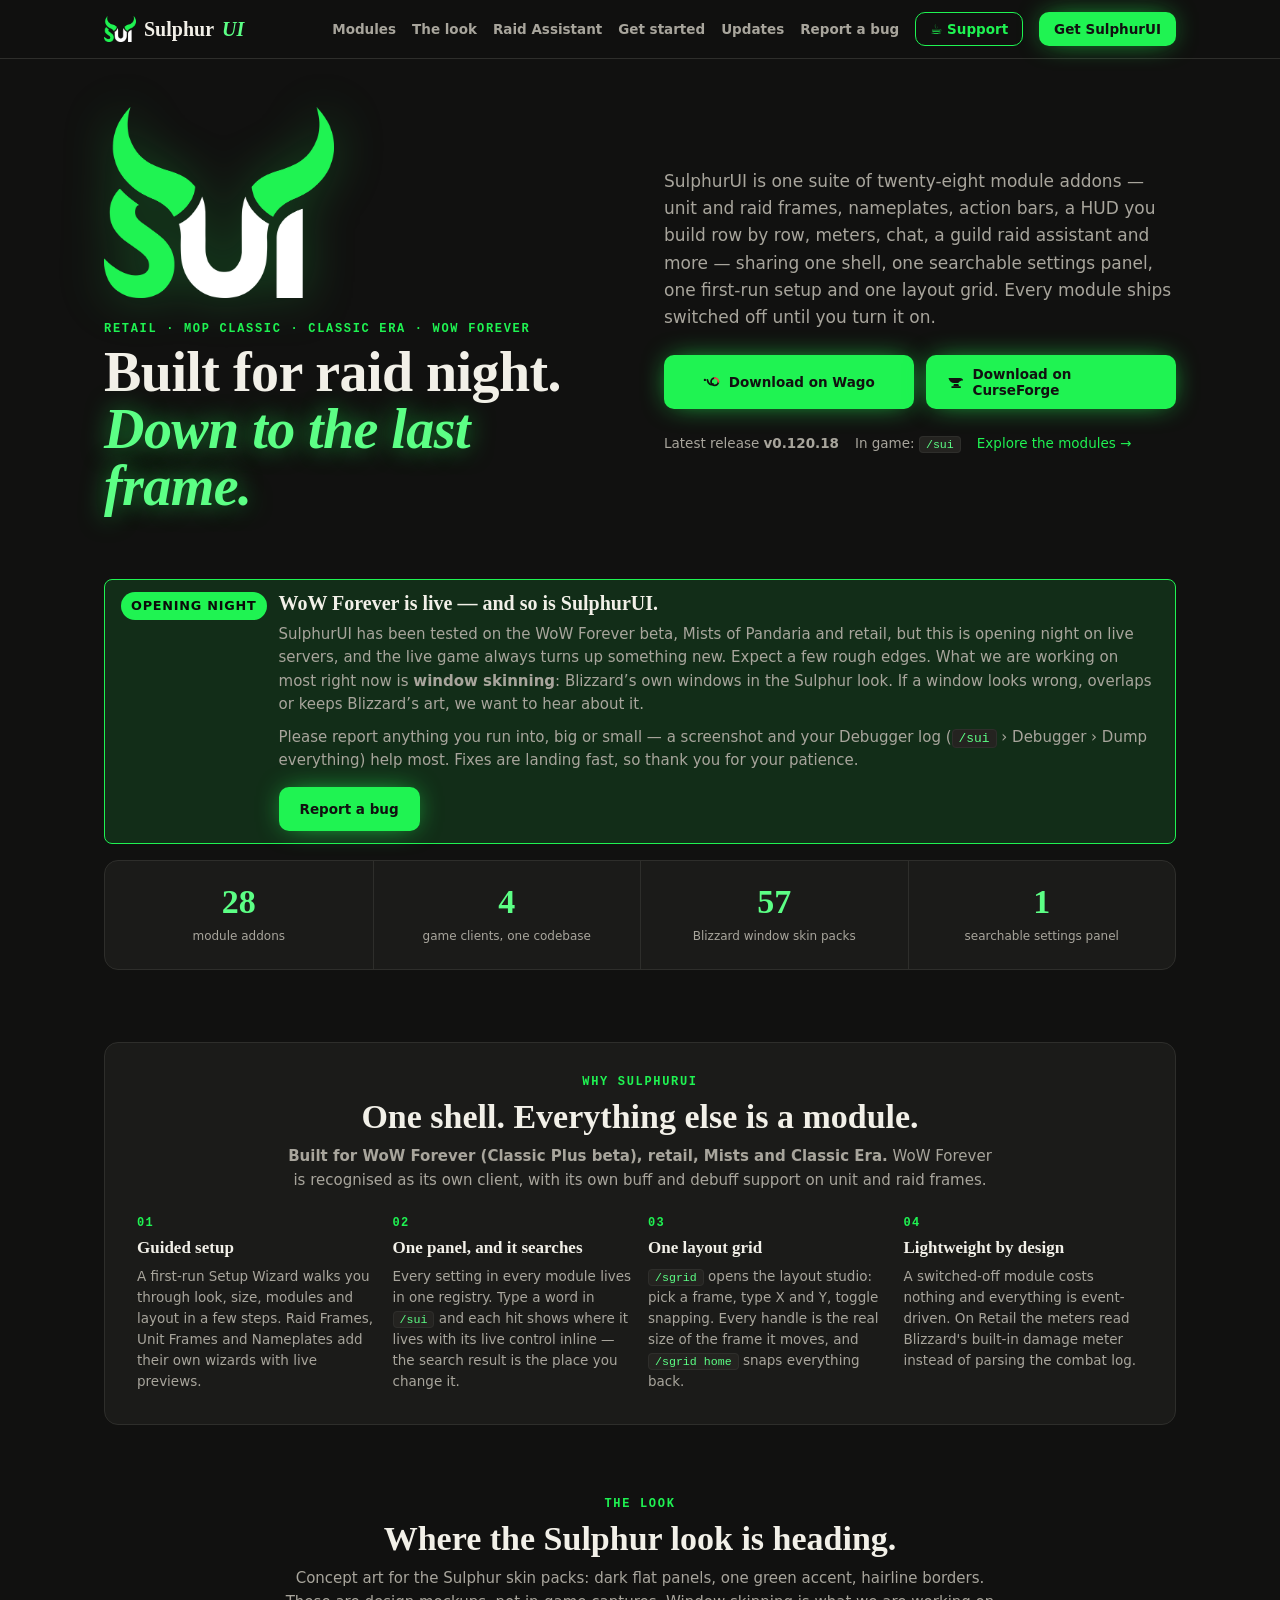
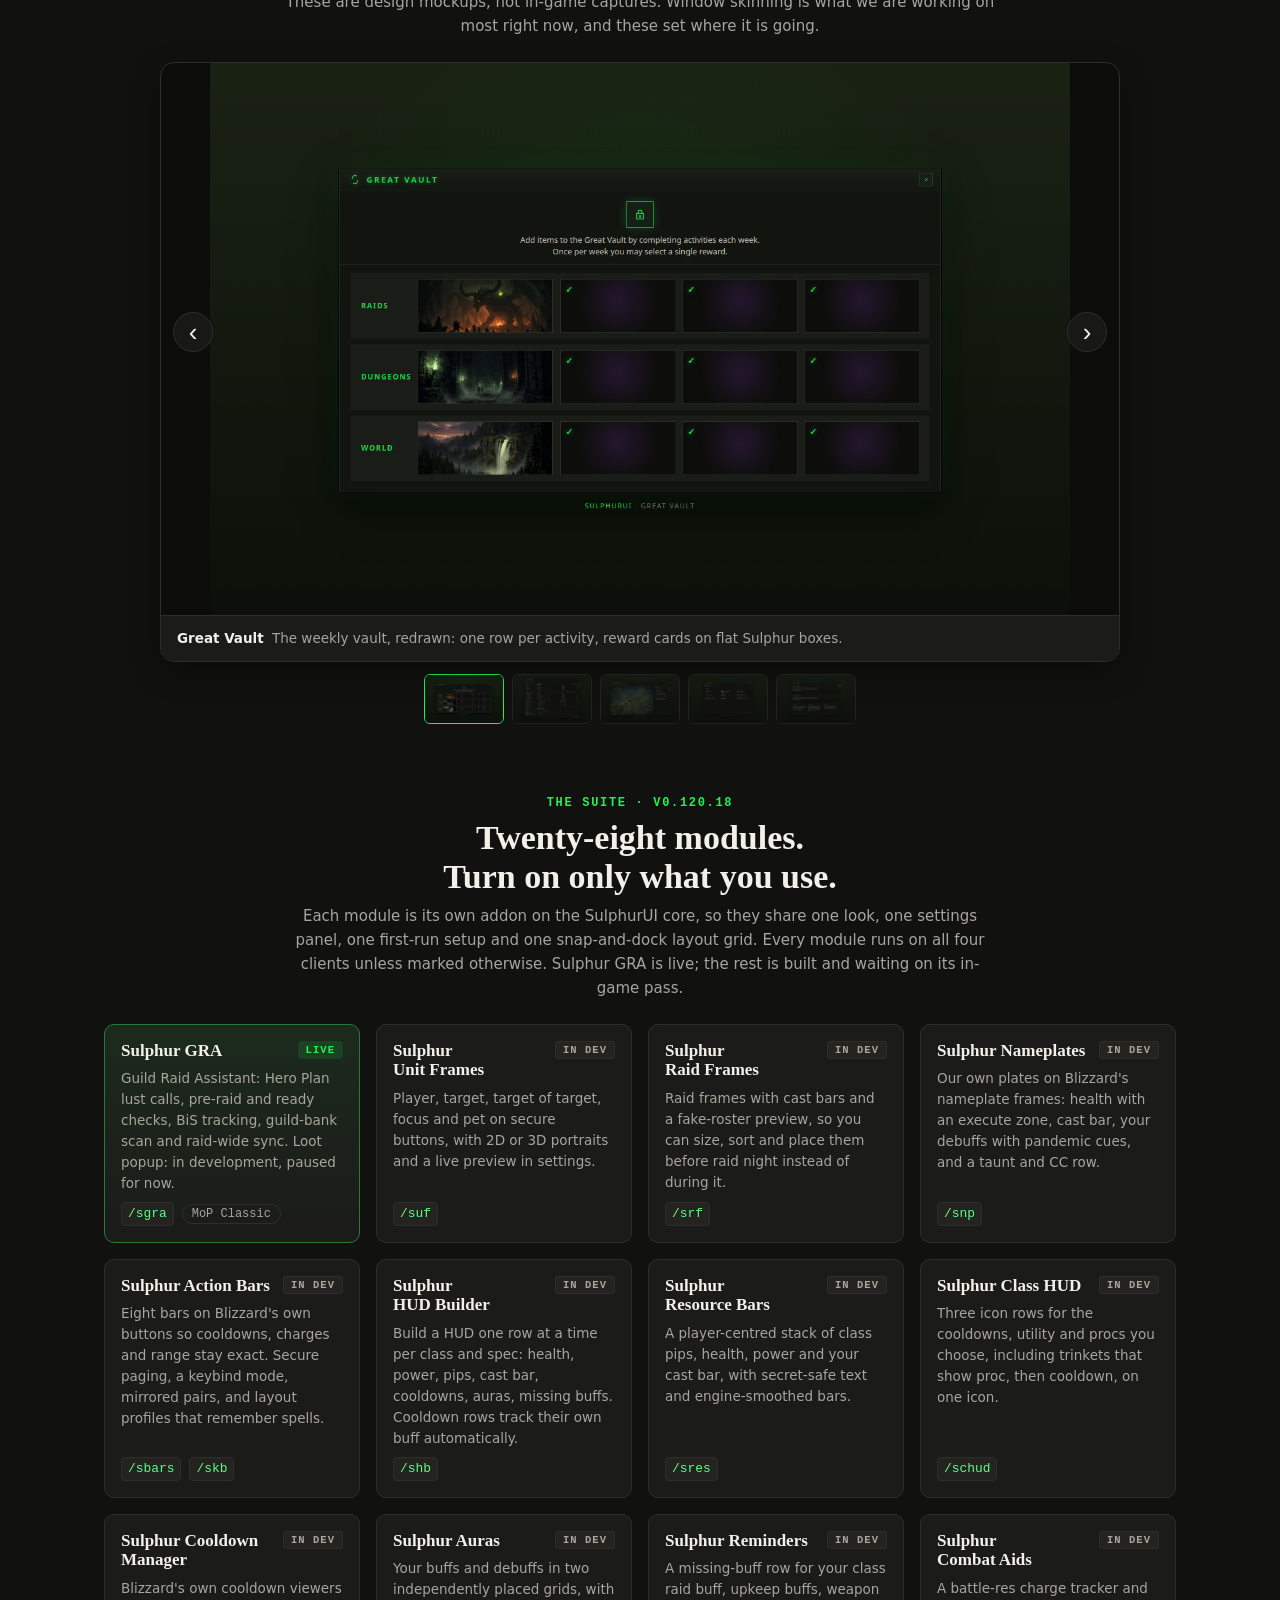
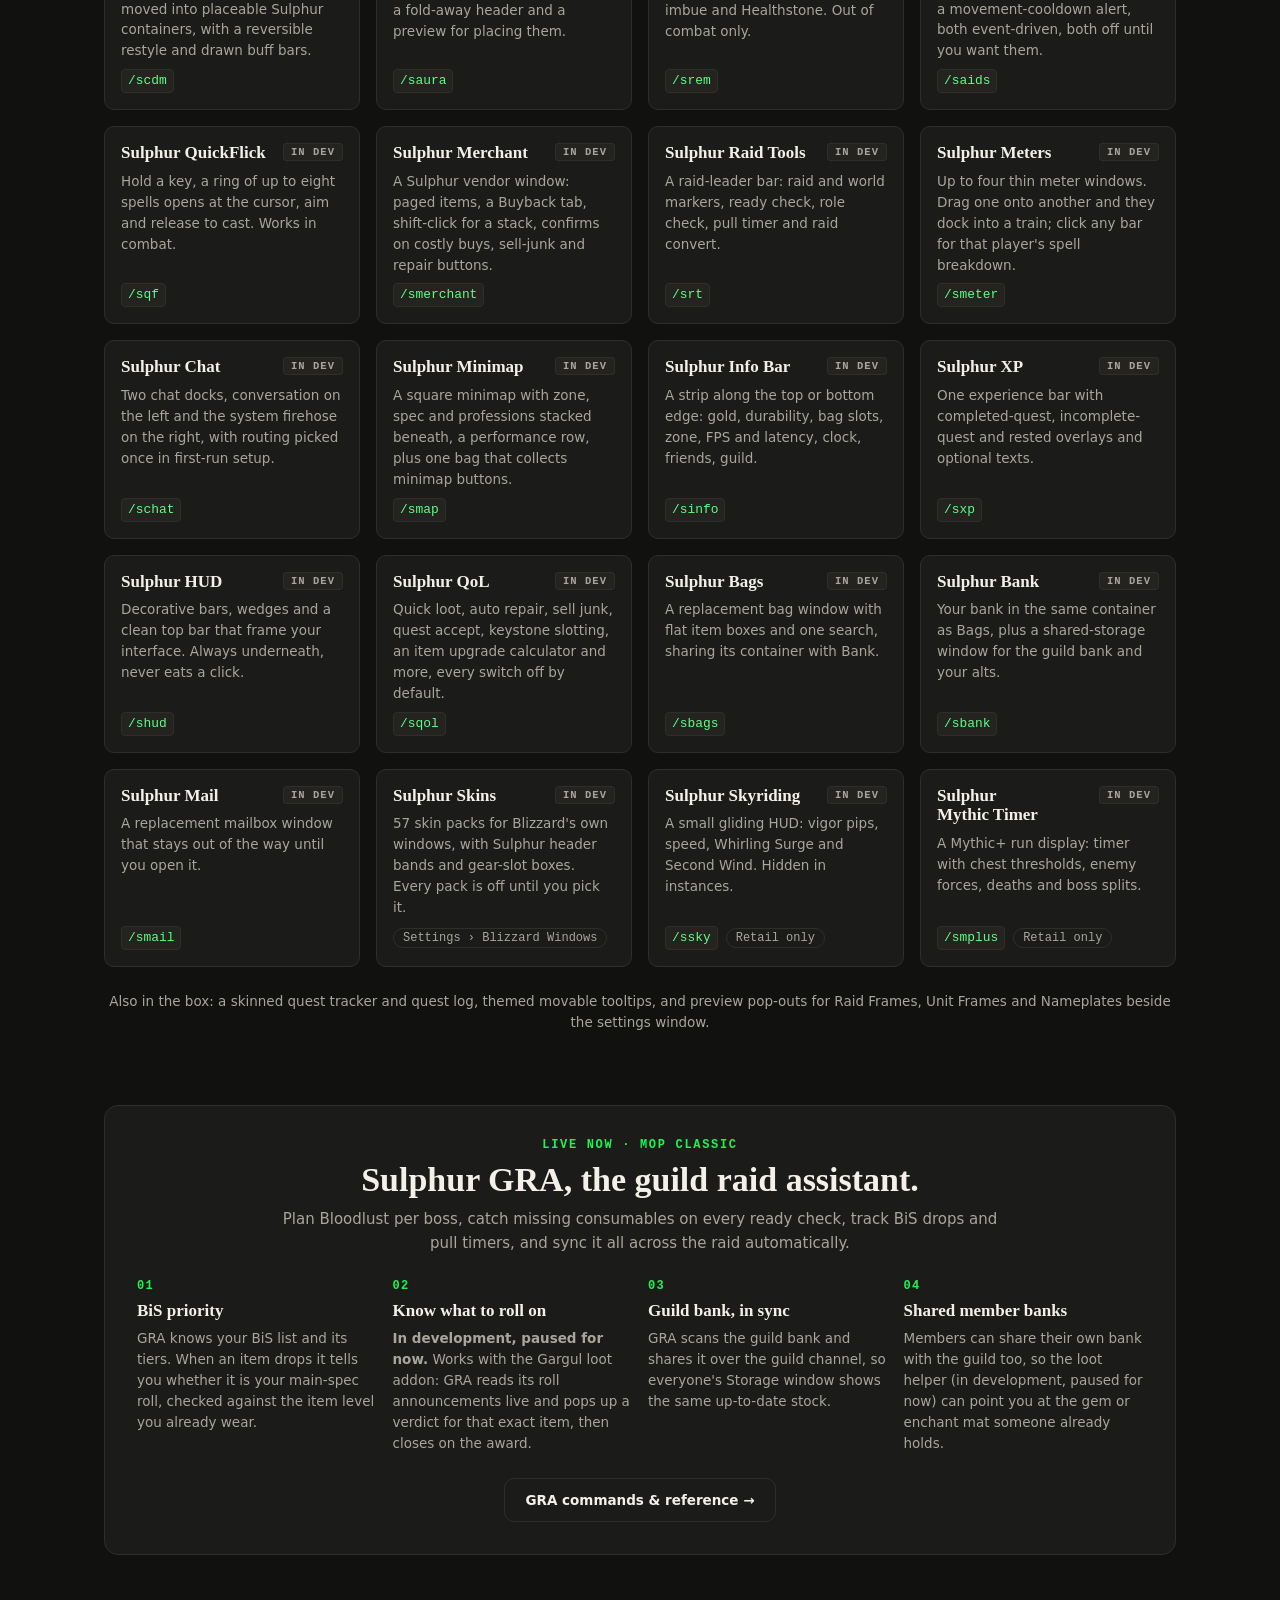
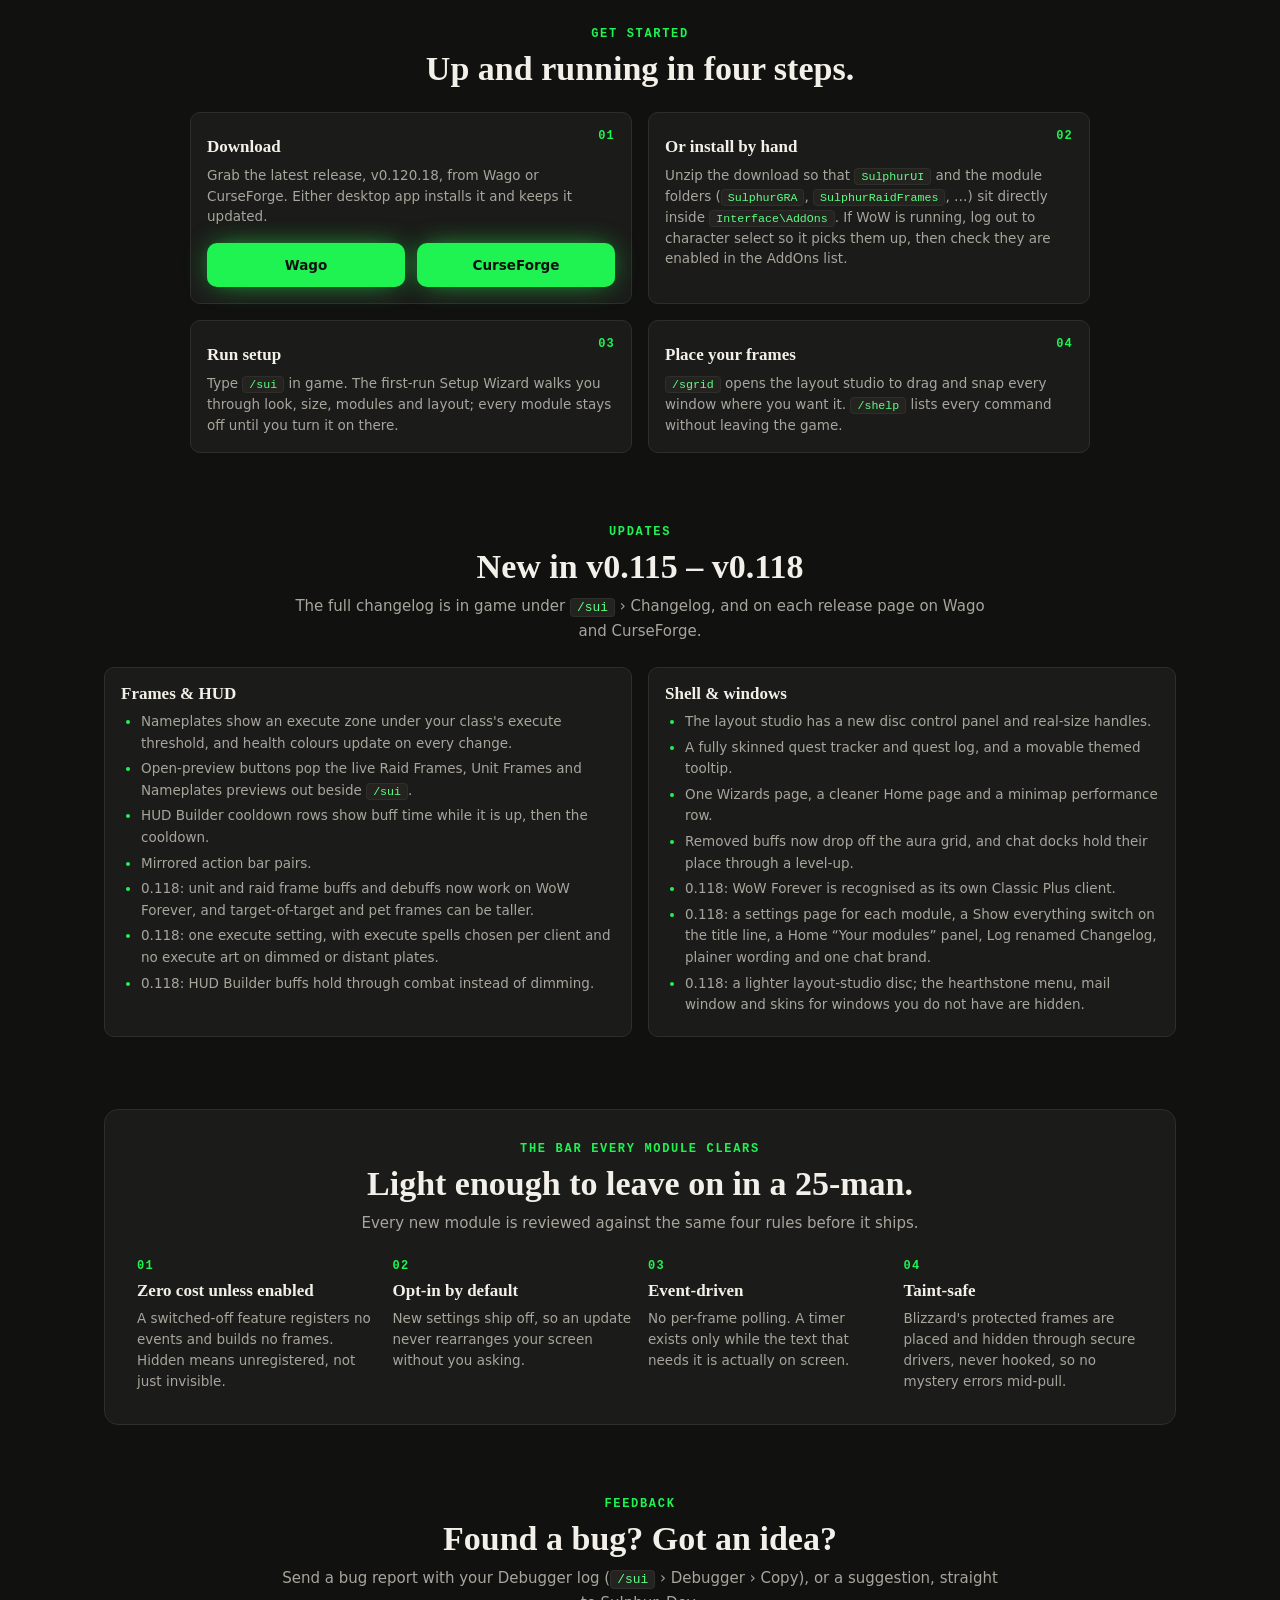
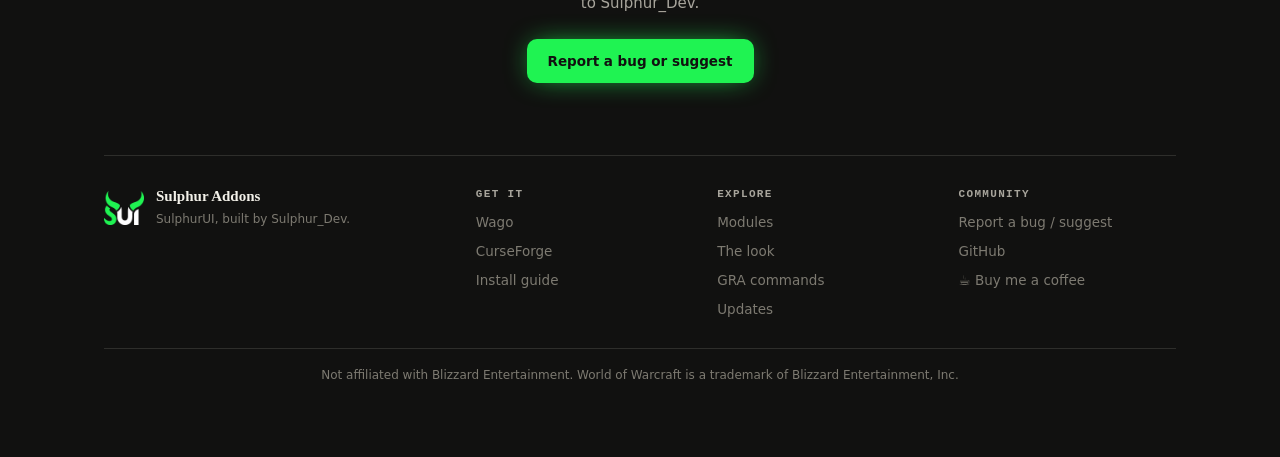
==== commit 5602324c: "Mirror sulphur-addons public/ @ f77212d" ====
--- a/index.html
+++ b/index.html
@@ -42,7 +42,7 @@
         <a class="btn btn-primary" href="https://www.curseforge.com/wow/addons/sulphurui" target="_blank" rel="noopener"><svg class="btn-glyph" viewBox="0 0 24 24" fill="currentColor" aria-hidden="true"><path d="M2 7h15.5c2.8 0 4.5 1.4 4.5 3.2-2.4 0-4.6.9-5.8 2.6l-.7 1H9.6C6 13.8 3.4 11.6 2 7z"/><path d="M9.5 15h6l1 3h-8z"/><rect x="6" y="18.2" width="13" height="2.3" rx=".6"/></svg>Download on CurseForge</a>
       </div>
       <div class="hero-meta">
-        <span>Latest release <b>v0.120.13</b></span>
+        <span>Latest release <b>v0.120.18</b></span>
         <span>In game: <code>/sui</code></span>
         <a href="#modules">Explore the modules &rarr;</a>
       </div>
@@ -109,7 +109,7 @@
 
   <section class="block" id="modules">
     <div class="section-head">
-      <div class="eyebrow">The suite &middot; v0.120.13</div>
+      <div class="eyebrow">The suite &middot; v0.120.18</div>
       <h2>Twenty-eight modules. Turn on only what you use.</h2>
       <p class="sub">Each module is its own addon on the SulphurUI core, so they share one look, one settings panel, one first-run setup and one snap-and-dock layout grid. Every module runs on all four clients unless marked otherwise. Sulphur GRA is live; the rest is built and waiting on its in-game pass.</p>
     </div>
@@ -281,7 +281,7 @@
     <div class="grid-2 steps" style="max-width:900px;margin:0 auto">
       <div class="card step">
         <h3>Download</h3>
-        <p>Grab the latest release, v0.120.13, from Wago or CurseForge. Either desktop app installs it and keeps it updated.</p>
+        <p>Grab the latest release, v0.120.18, from Wago or CurseForge. Either desktop app installs it and keeps it updated.</p>
         <div class="dl-pair">
           <a class="btn btn-primary" href="https://addons.wago.io/addons/sulphurui" target="_blank" rel="noopener">Wago</a>
           <a class="btn btn-primary" href="https://www.curseforge.com/wow/addons/sulphurui" target="_blank" rel="noopener">CurseForge</a>
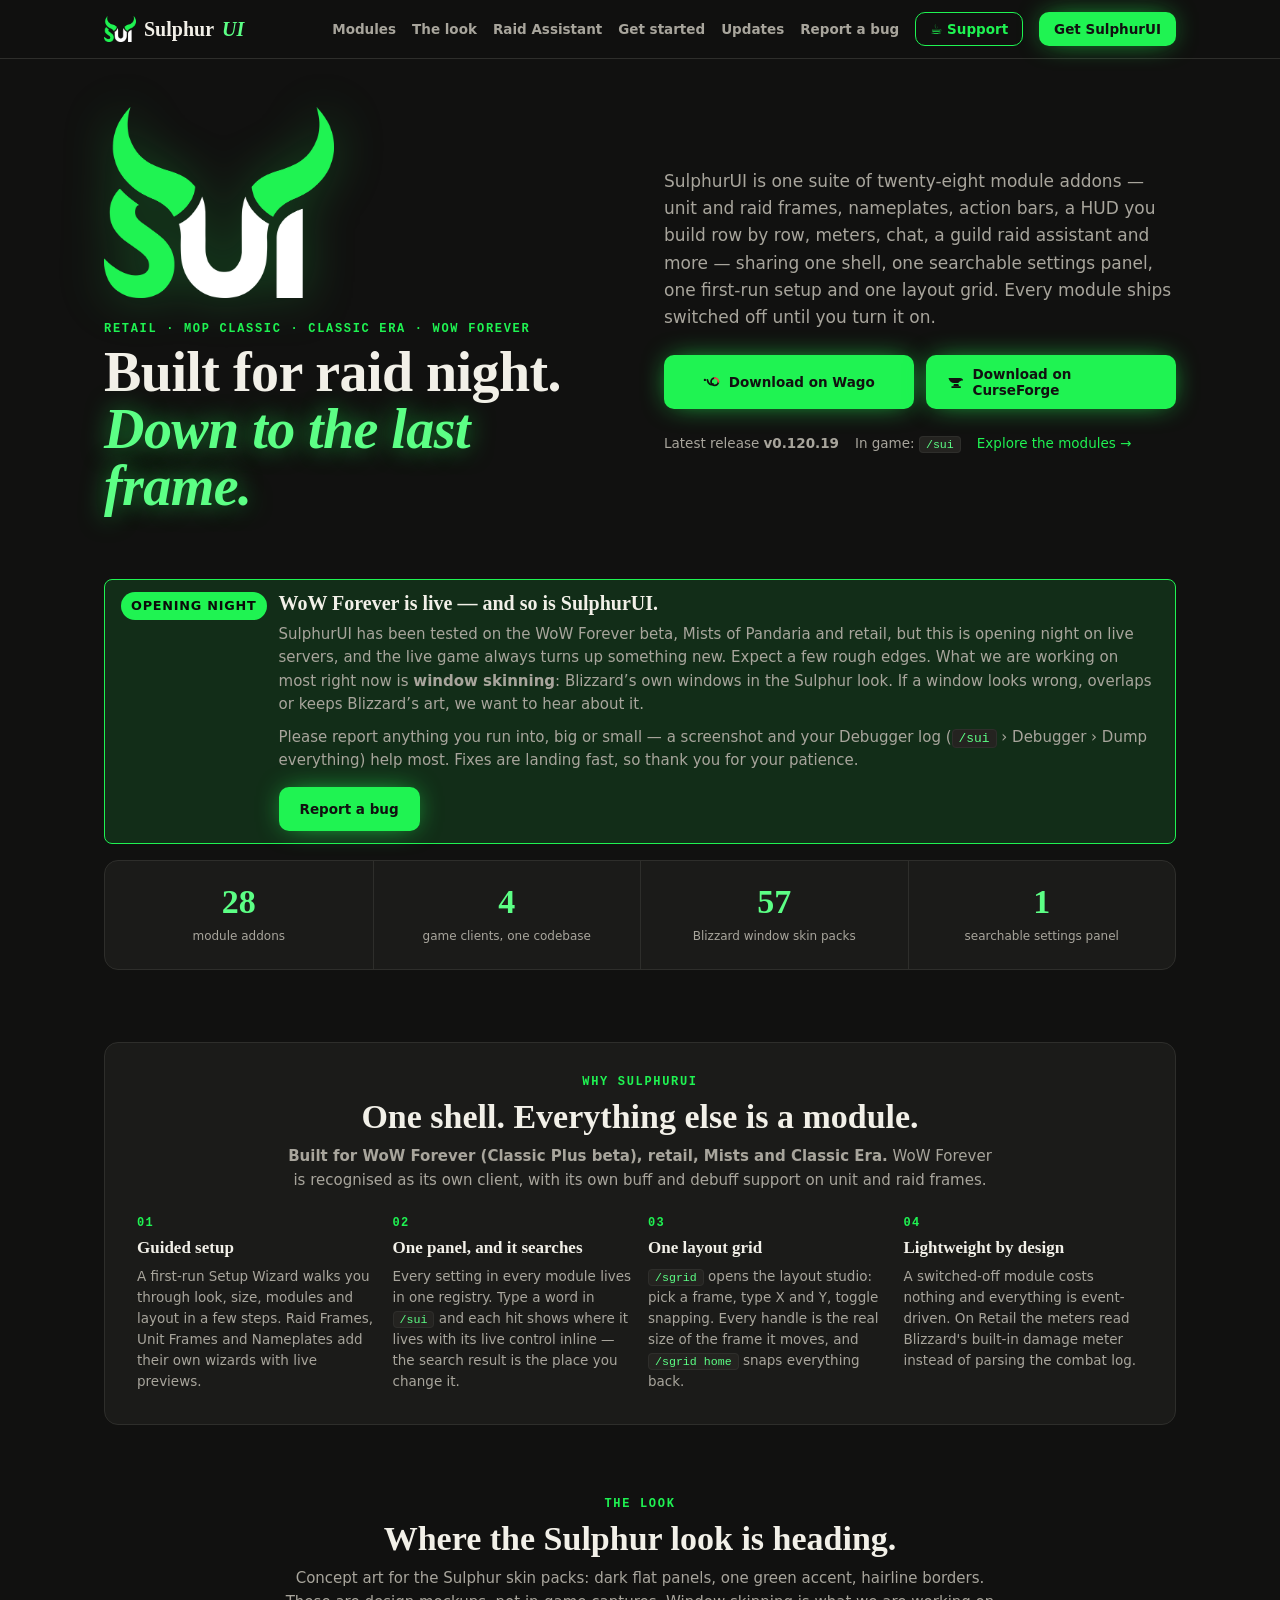
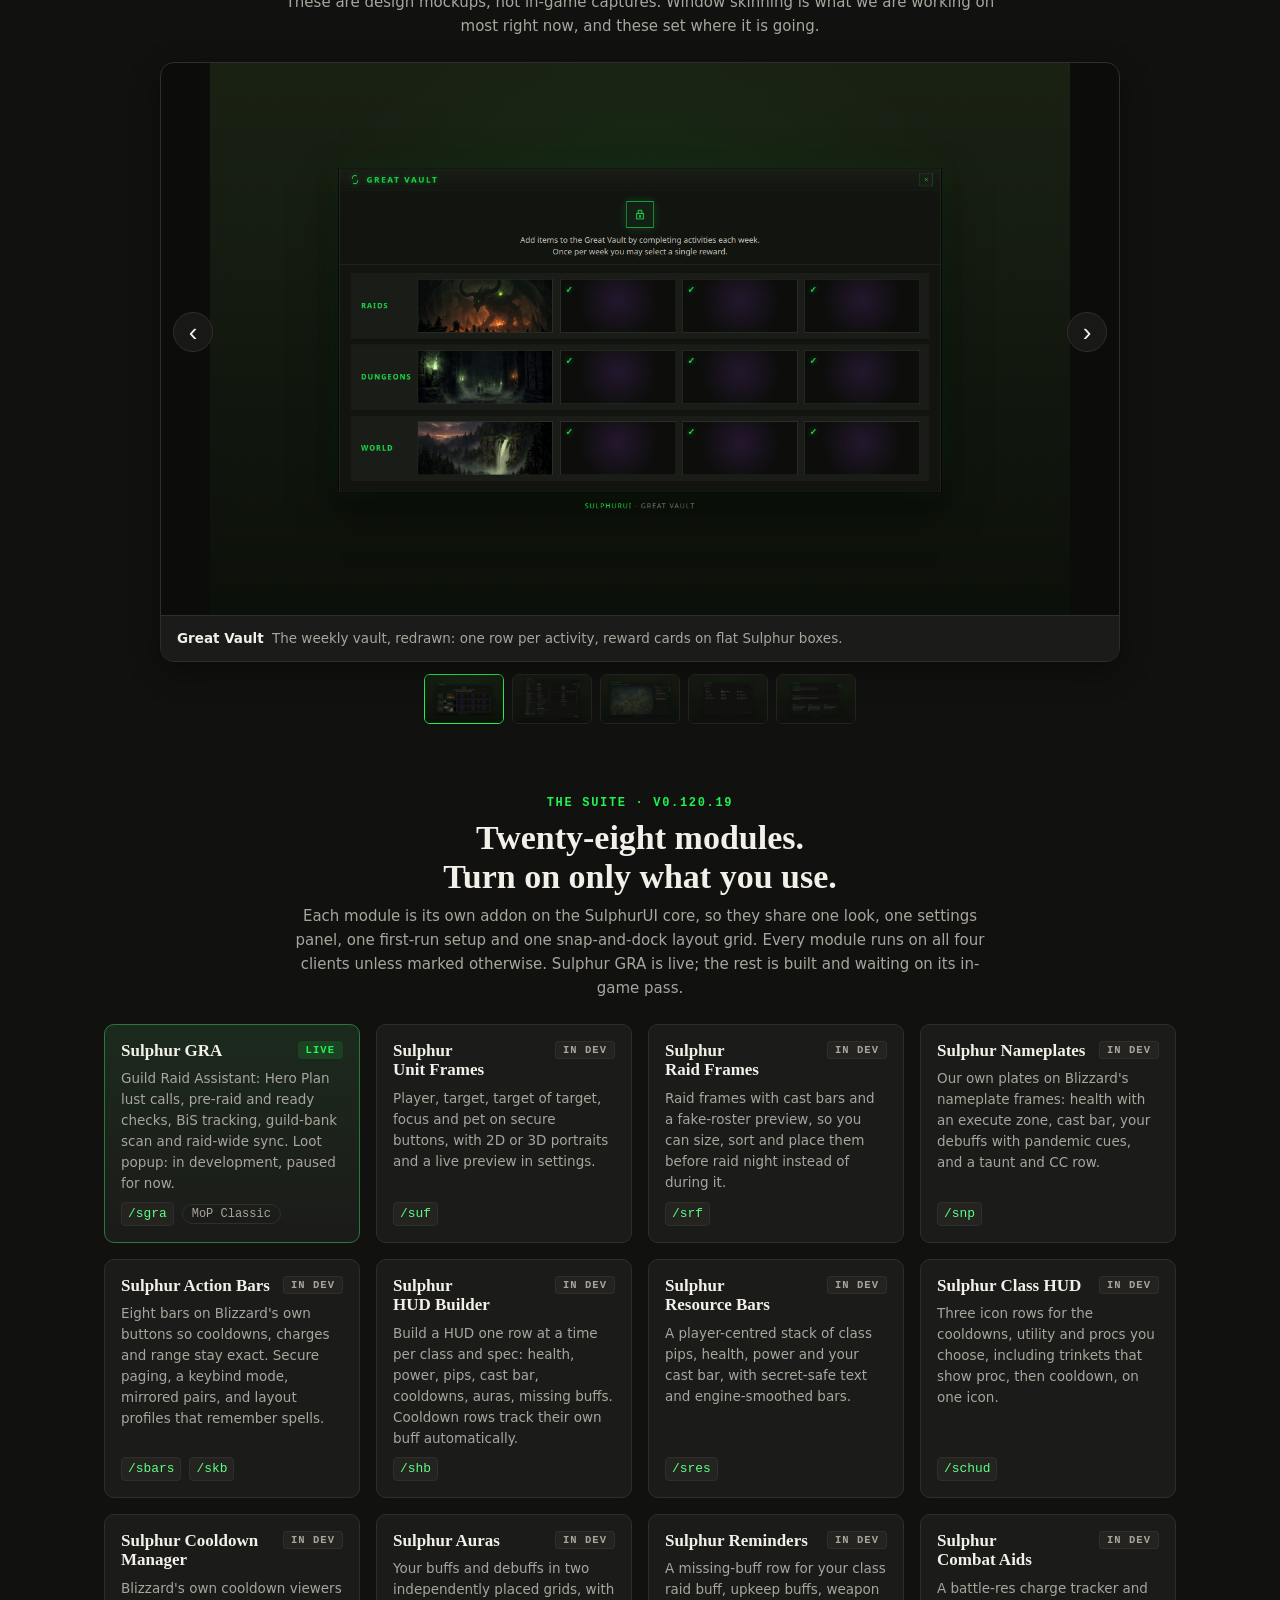
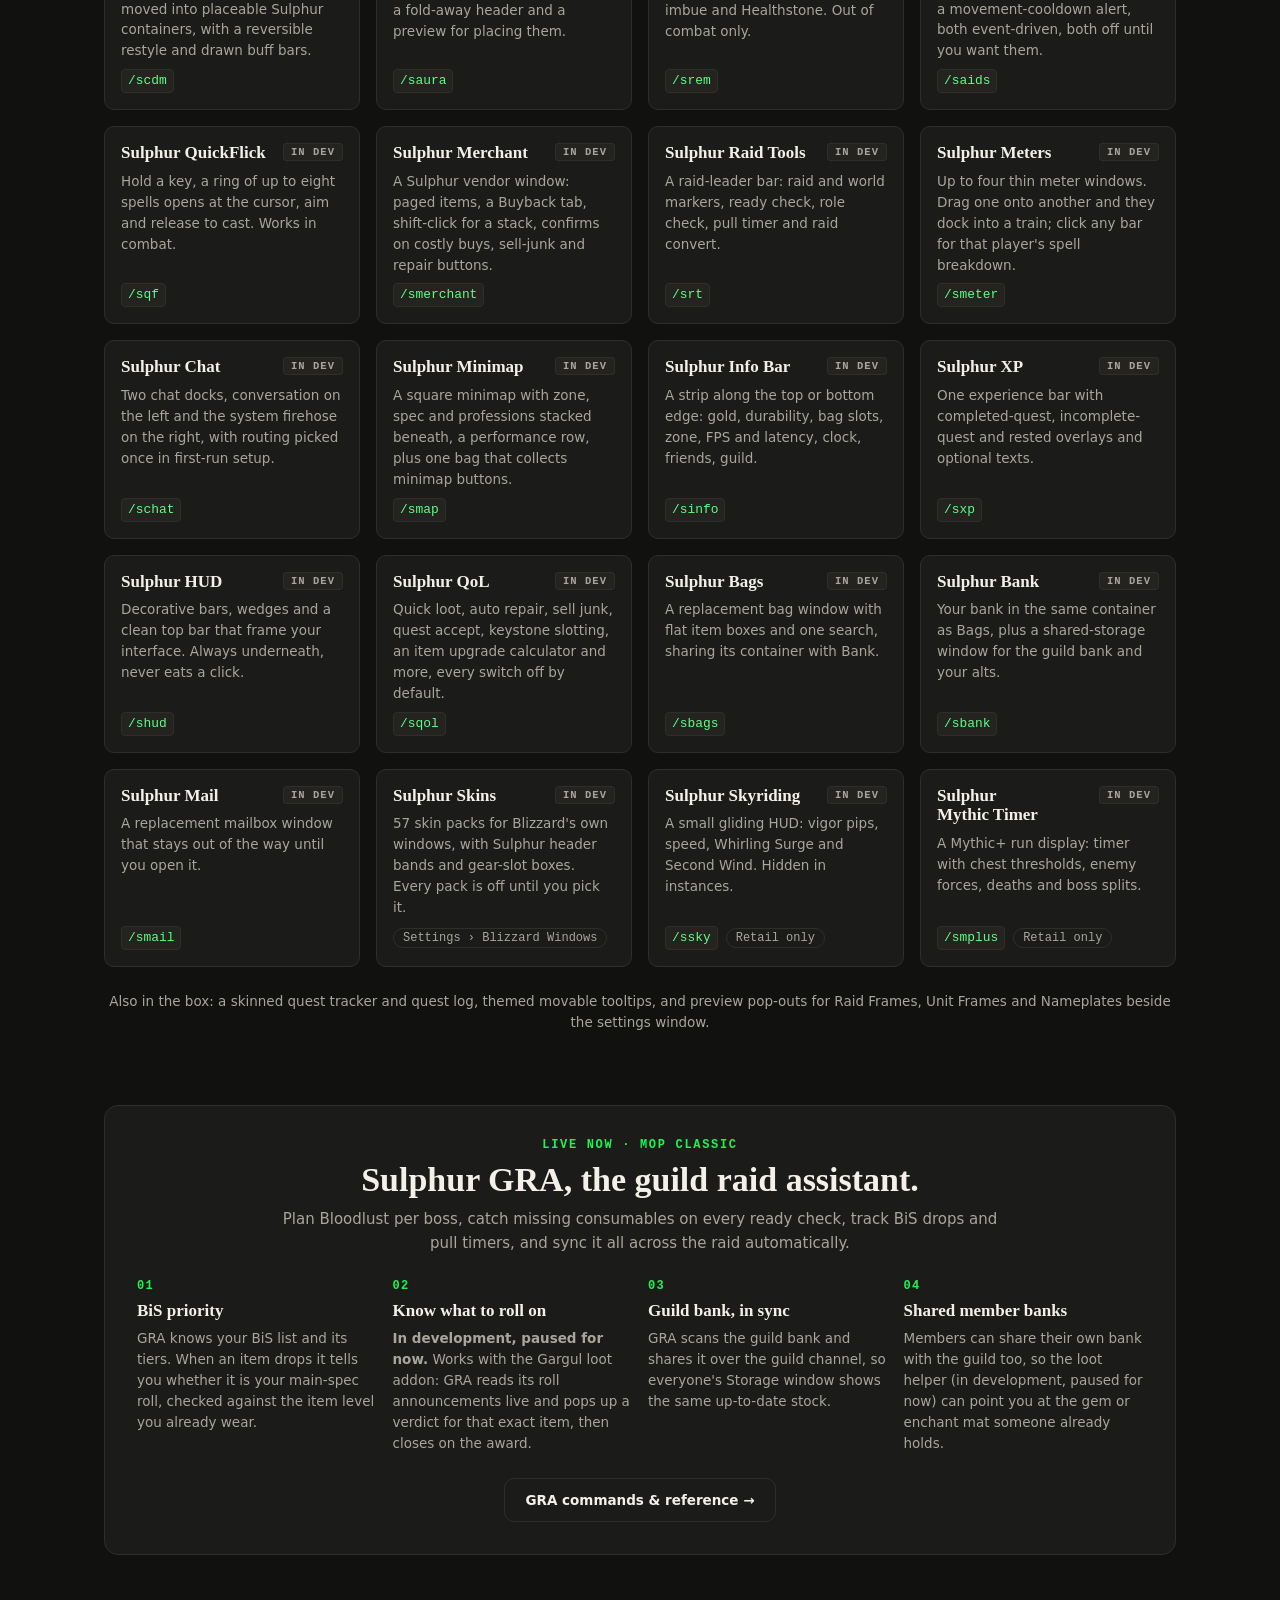
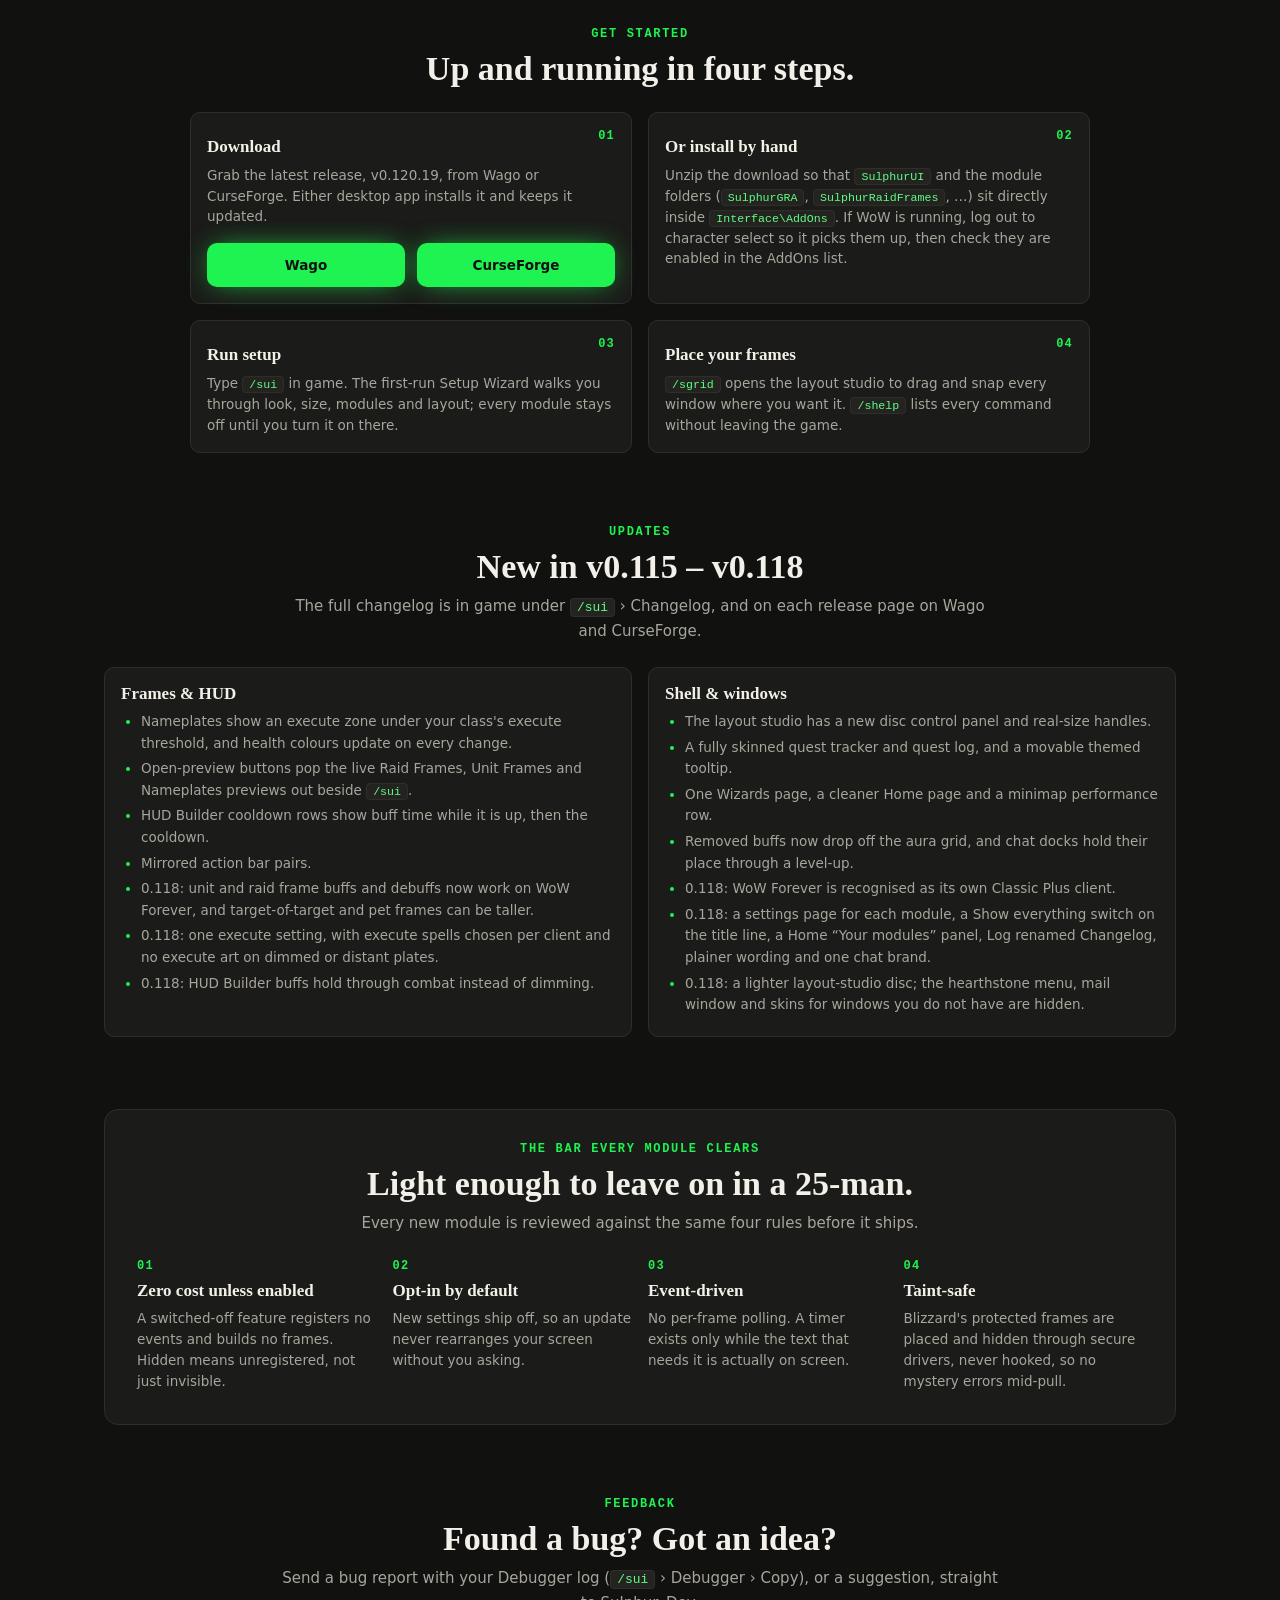
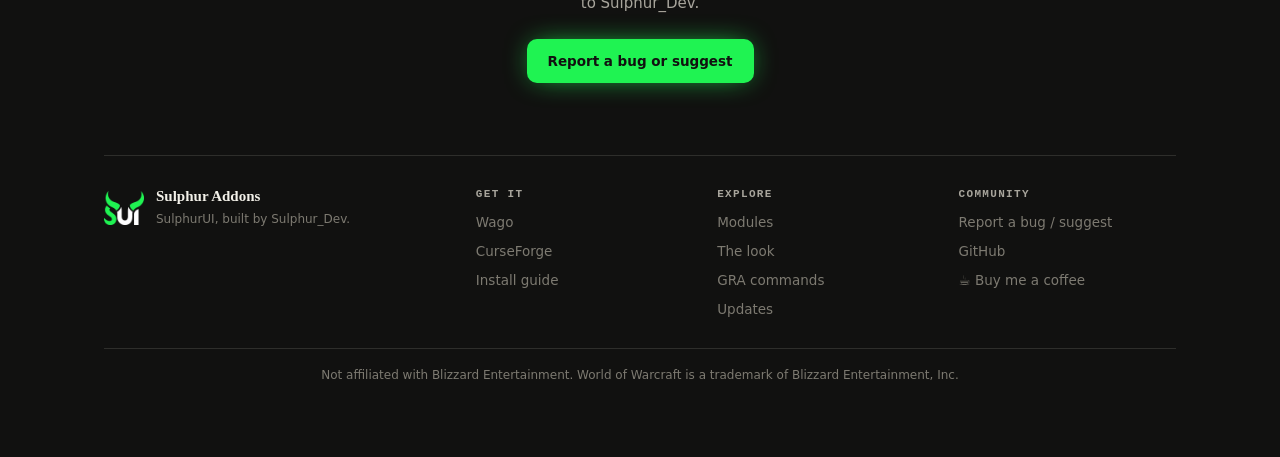
==== commit 4c95274d: "Mirror sulphur-addons public/ @ 0e7d54c" ====
--- a/index.html
+++ b/index.html
@@ -42,7 +42,7 @@
         <a class="btn btn-primary" href="https://www.curseforge.com/wow/addons/sulphurui" target="_blank" rel="noopener"><svg class="btn-glyph" viewBox="0 0 24 24" fill="currentColor" aria-hidden="true"><path d="M2 7h15.5c2.8 0 4.5 1.4 4.5 3.2-2.4 0-4.6.9-5.8 2.6l-.7 1H9.6C6 13.8 3.4 11.6 2 7z"/><path d="M9.5 15h6l1 3h-8z"/><rect x="6" y="18.2" width="13" height="2.3" rx=".6"/></svg>Download on CurseForge</a>
       </div>
       <div class="hero-meta">
-        <span>Latest release <b>v0.120.18</b></span>
+        <span>Latest release <b>v0.120.19</b></span>
         <span>In game: <code>/sui</code></span>
         <a href="#modules">Explore the modules &rarr;</a>
       </div>
@@ -109,7 +109,7 @@
 
   <section class="block" id="modules">
     <div class="section-head">
-      <div class="eyebrow">The suite &middot; v0.120.18</div>
+      <div class="eyebrow">The suite &middot; v0.120.19</div>
       <h2>Twenty-eight modules. Turn on only what you use.</h2>
       <p class="sub">Each module is its own addon on the SulphurUI core, so they share one look, one settings panel, one first-run setup and one snap-and-dock layout grid. Every module runs on all four clients unless marked otherwise. Sulphur GRA is live; the rest is built and waiting on its in-game pass.</p>
     </div>
@@ -281,7 +281,7 @@
     <div class="grid-2 steps" style="max-width:900px;margin:0 auto">
       <div class="card step">
         <h3>Download</h3>
-        <p>Grab the latest release, v0.120.18, from Wago or CurseForge. Either desktop app installs it and keeps it updated.</p>
+        <p>Grab the latest release, v0.120.19, from Wago or CurseForge. Either desktop app installs it and keeps it updated.</p>
         <div class="dl-pair">
           <a class="btn btn-primary" href="https://addons.wago.io/addons/sulphurui" target="_blank" rel="noopener">Wago</a>
           <a class="btn btn-primary" href="https://www.curseforge.com/wow/addons/sulphurui" target="_blank" rel="noopener">CurseForge</a>
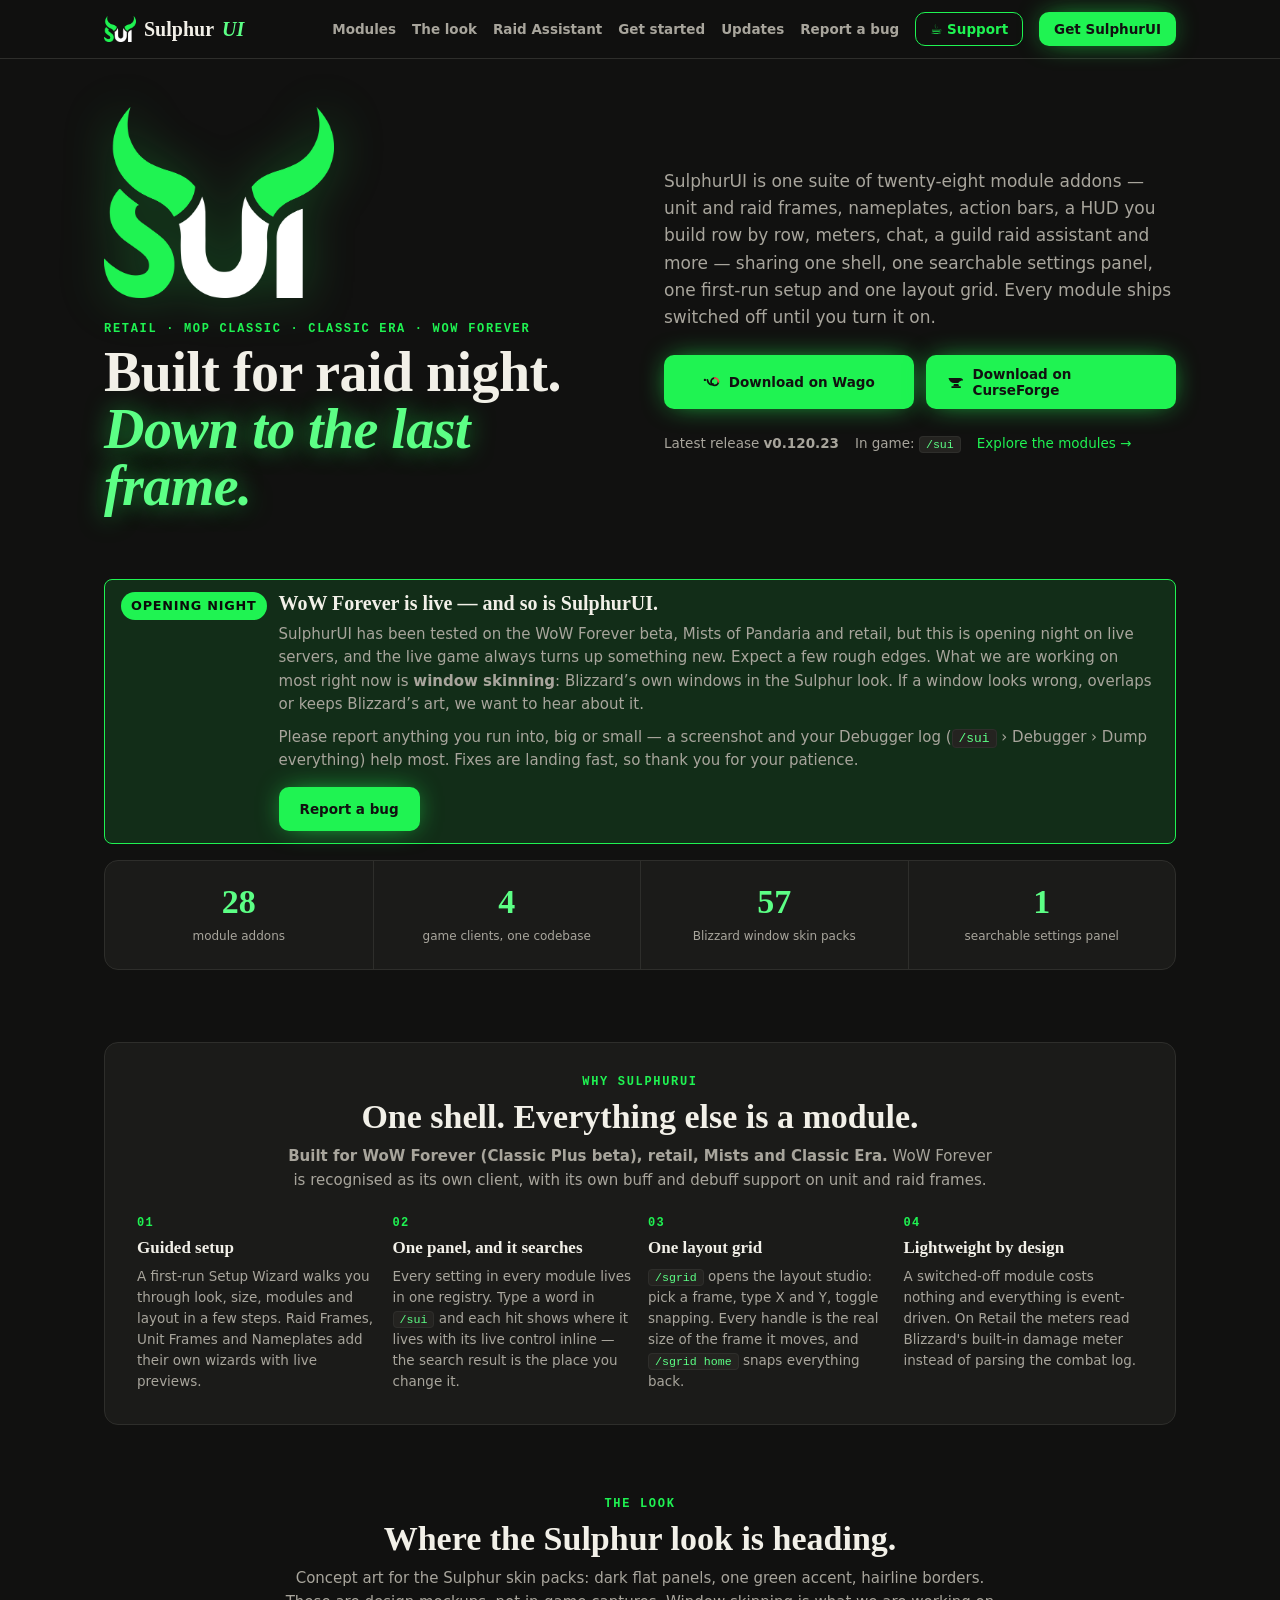
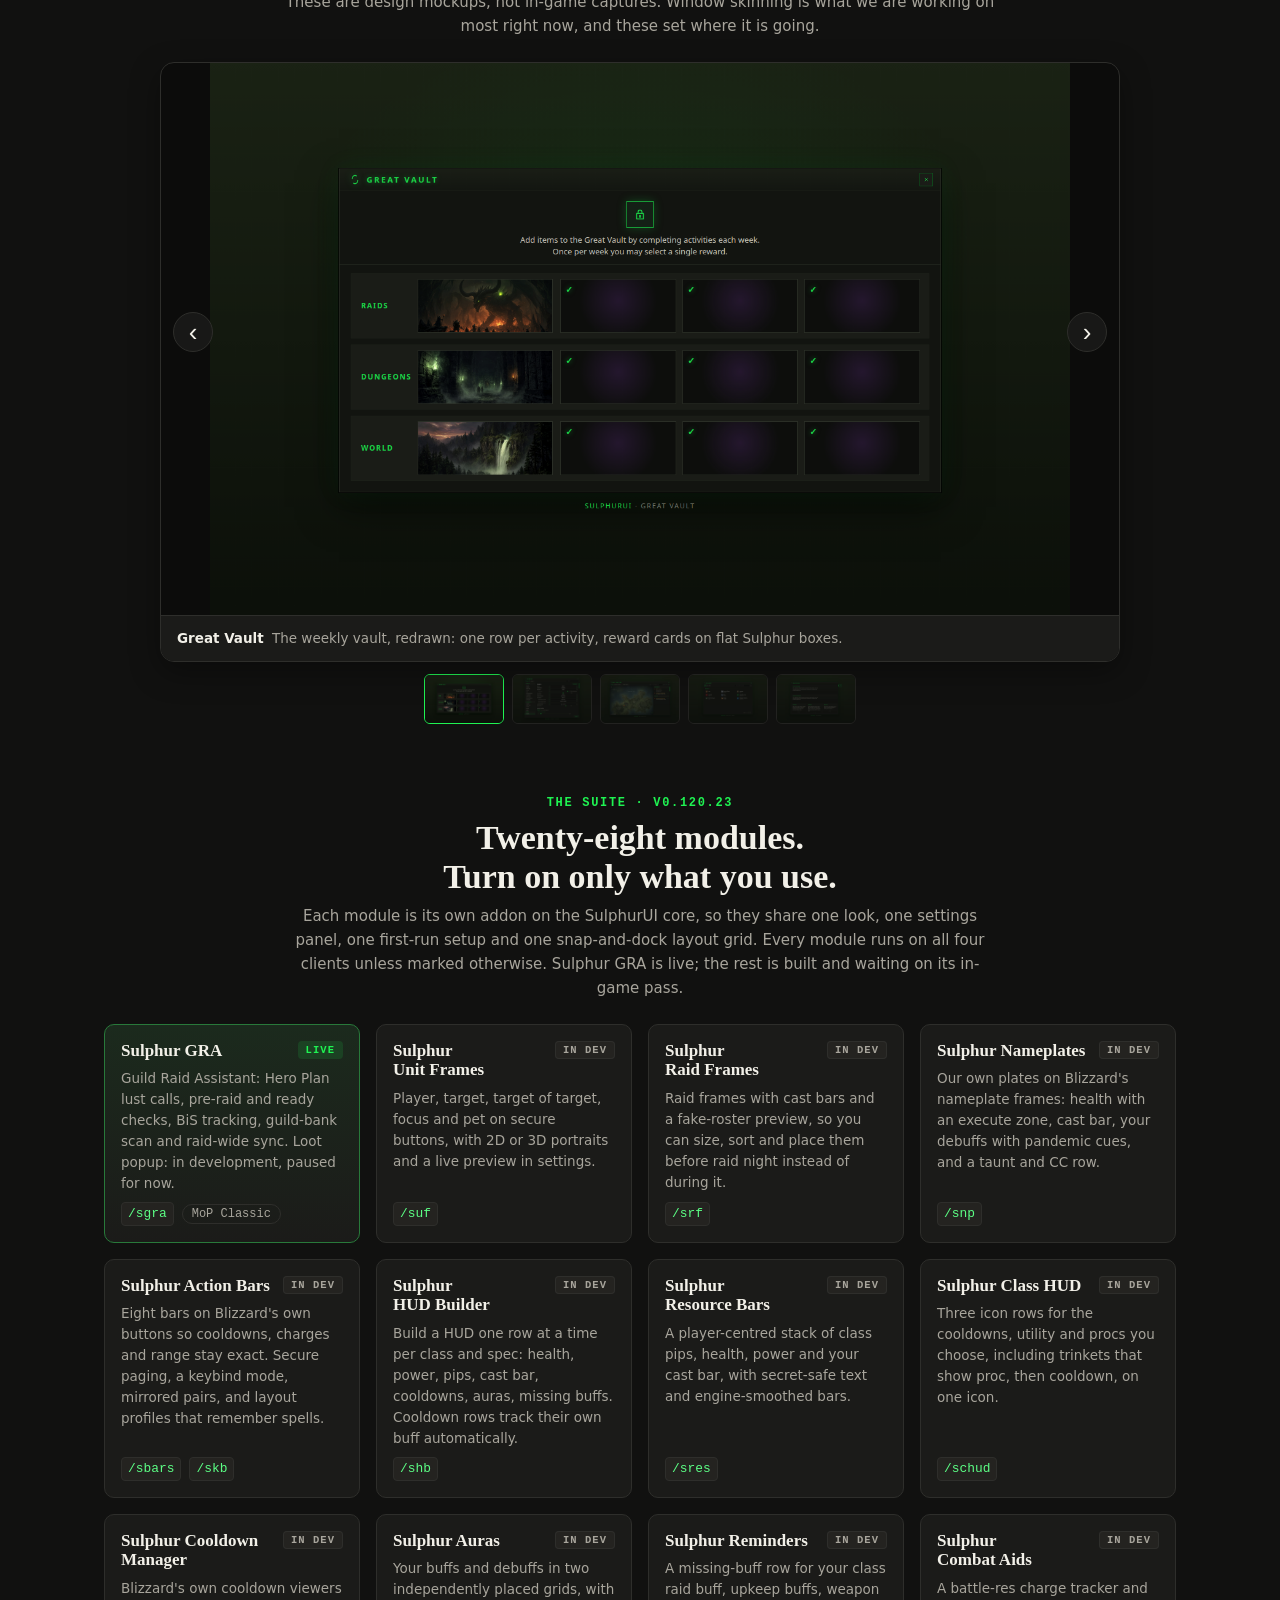
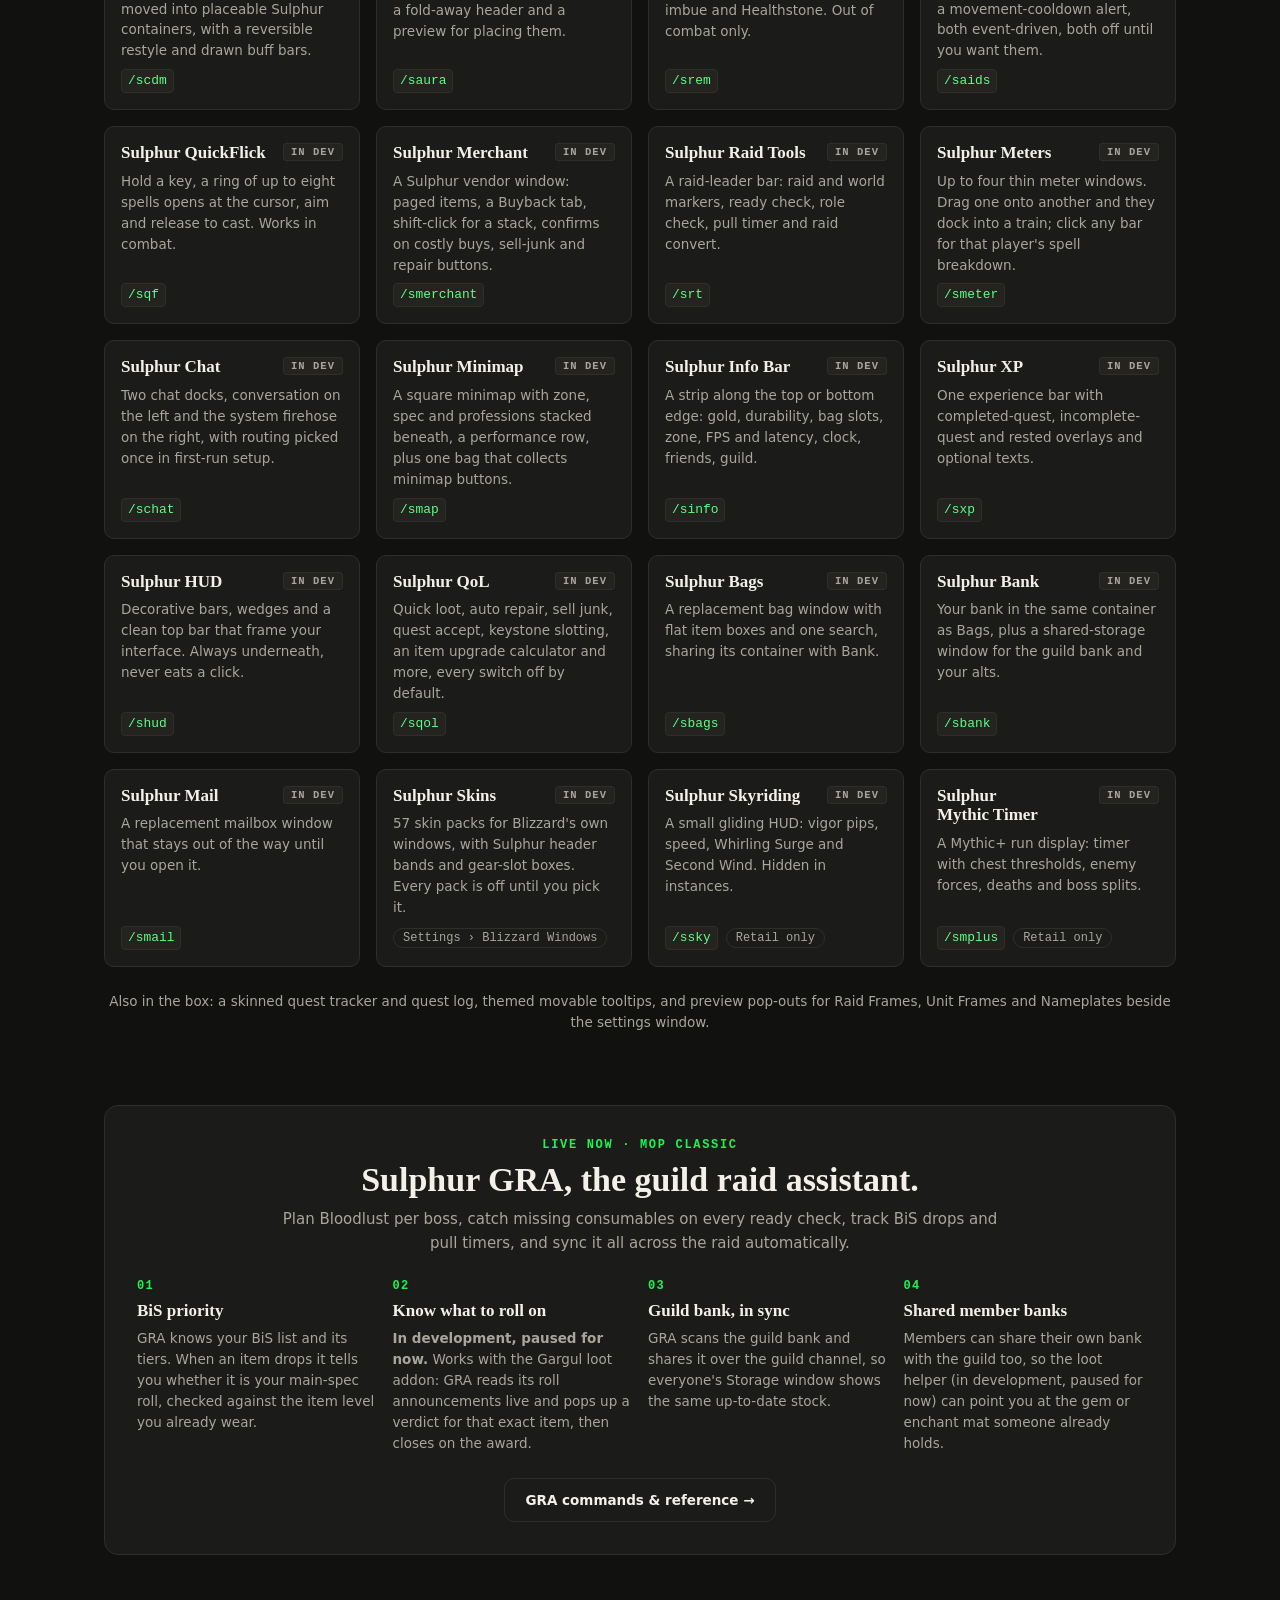
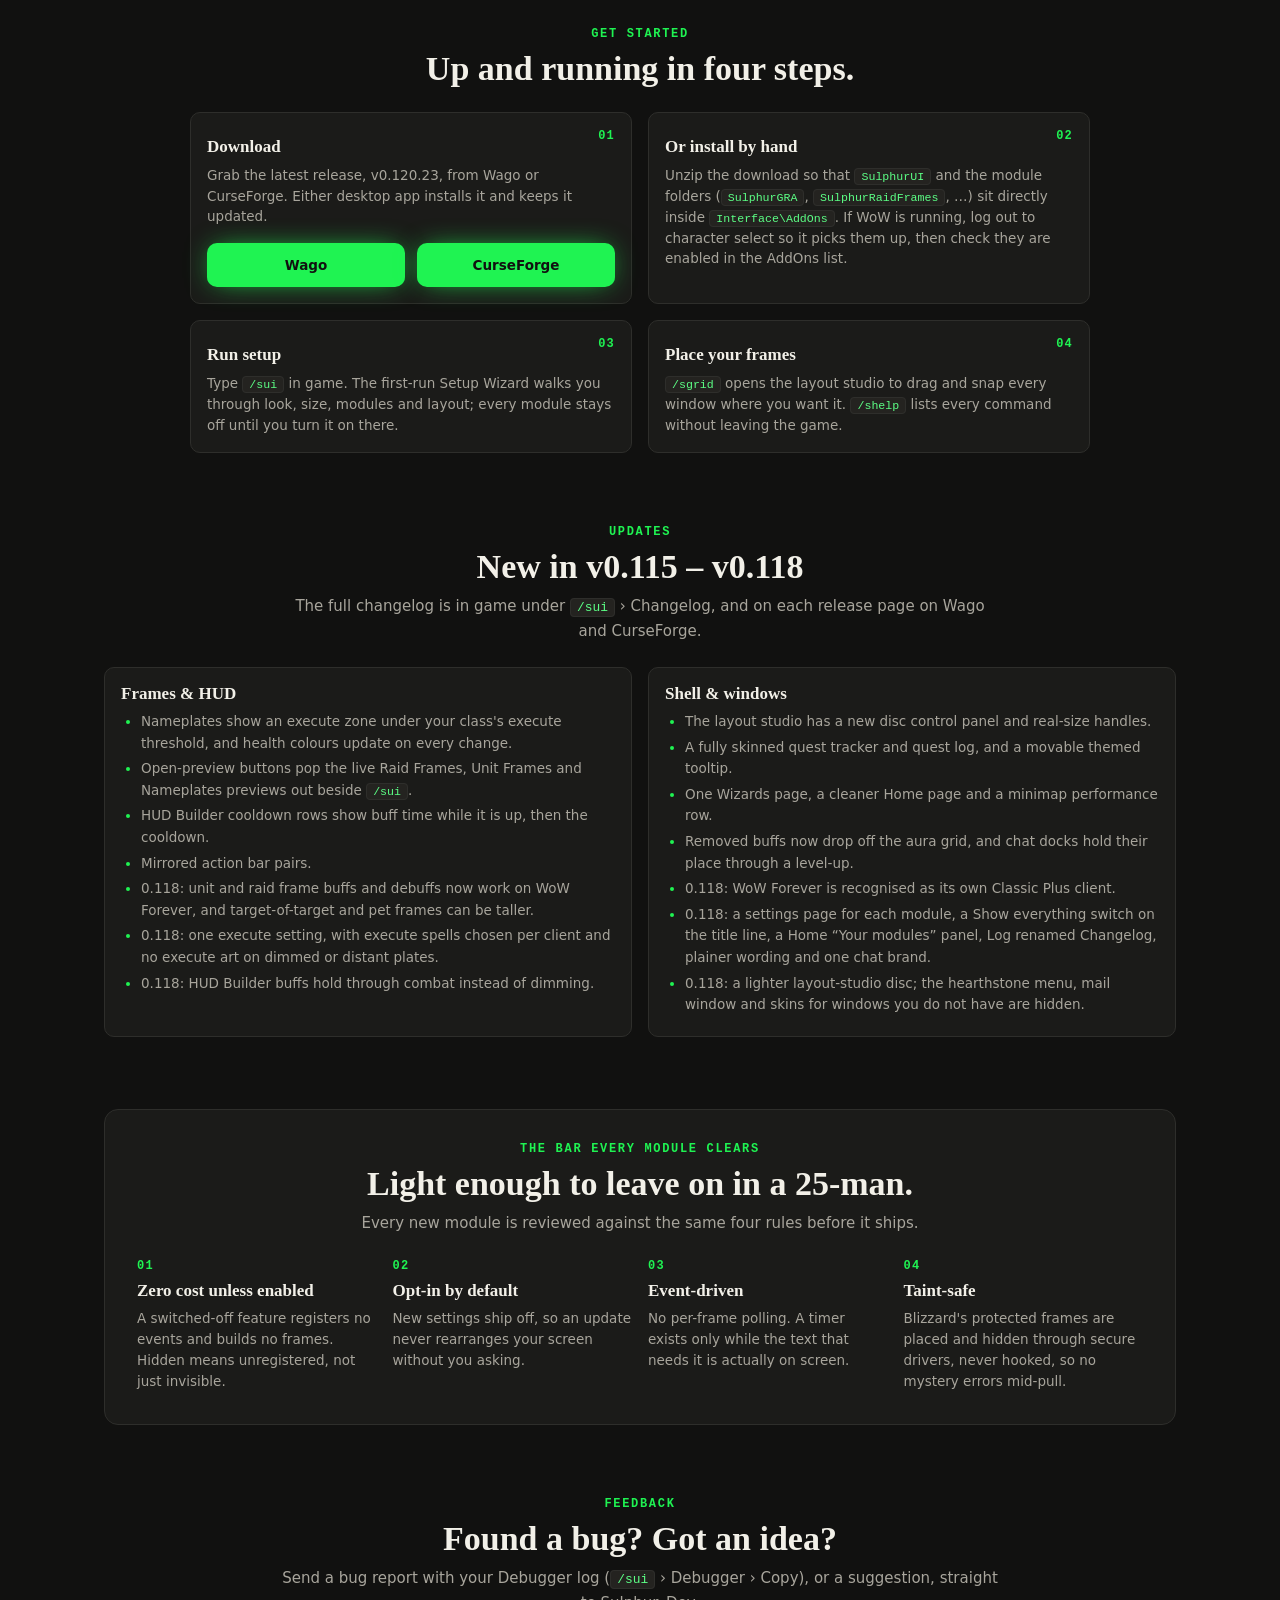
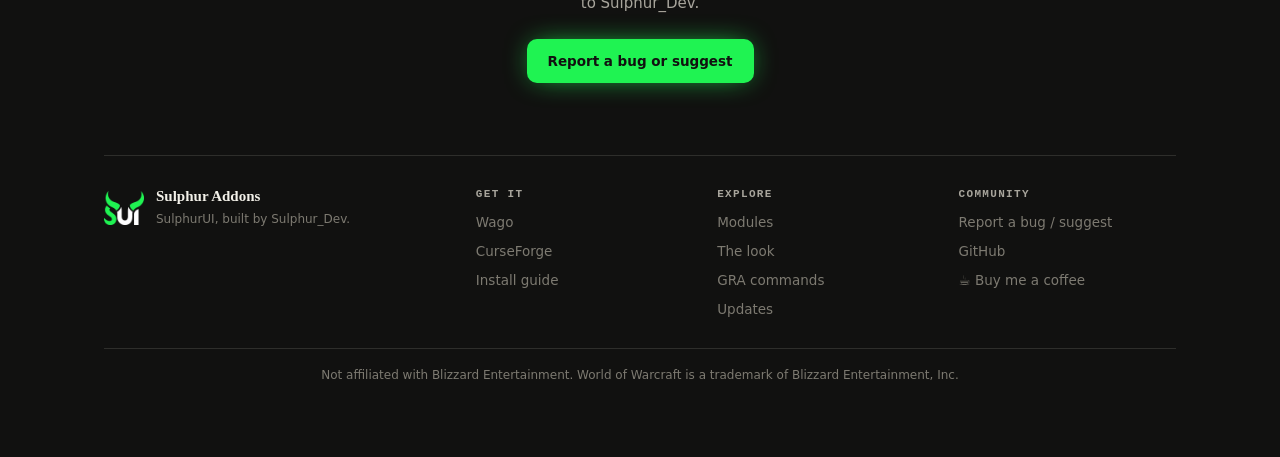
==== commit de13b776: "Mirror sulphur-addons public/ @ 24f91ef" ====
--- a/index.html
+++ b/index.html
@@ -42,7 +42,7 @@
         <a class="btn btn-primary" href="https://www.curseforge.com/wow/addons/sulphurui" target="_blank" rel="noopener"><svg class="btn-glyph" viewBox="0 0 24 24" fill="currentColor" aria-hidden="true"><path d="M2 7h15.5c2.8 0 4.5 1.4 4.5 3.2-2.4 0-4.6.9-5.8 2.6l-.7 1H9.6C6 13.8 3.4 11.6 2 7z"/><path d="M9.5 15h6l1 3h-8z"/><rect x="6" y="18.2" width="13" height="2.3" rx=".6"/></svg>Download on CurseForge</a>
       </div>
       <div class="hero-meta">
-        <span>Latest release <b>v0.120.19</b></span>
+        <span>Latest release <b>v0.120.23</b></span>
         <span>In game: <code>/sui</code></span>
         <a href="#modules">Explore the modules &rarr;</a>
       </div>
@@ -109,7 +109,7 @@
 
   <section class="block" id="modules">
     <div class="section-head">
-      <div class="eyebrow">The suite &middot; v0.120.19</div>
+      <div class="eyebrow">The suite &middot; v0.120.23</div>
       <h2>Twenty-eight modules. Turn on only what you use.</h2>
       <p class="sub">Each module is its own addon on the SulphurUI core, so they share one look, one settings panel, one first-run setup and one snap-and-dock layout grid. Every module runs on all four clients unless marked otherwise. Sulphur GRA is live; the rest is built and waiting on its in-game pass.</p>
     </div>
@@ -281,7 +281,7 @@
     <div class="grid-2 steps" style="max-width:900px;margin:0 auto">
       <div class="card step">
         <h3>Download</h3>
-        <p>Grab the latest release, v0.120.19, from Wago or CurseForge. Either desktop app installs it and keeps it updated.</p>
+        <p>Grab the latest release, v0.120.23, from Wago or CurseForge. Either desktop app installs it and keeps it updated.</p>
         <div class="dl-pair">
           <a class="btn btn-primary" href="https://addons.wago.io/addons/sulphurui" target="_blank" rel="noopener">Wago</a>
           <a class="btn btn-primary" href="https://www.curseforge.com/wow/addons/sulphurui" target="_blank" rel="noopener">CurseForge</a>
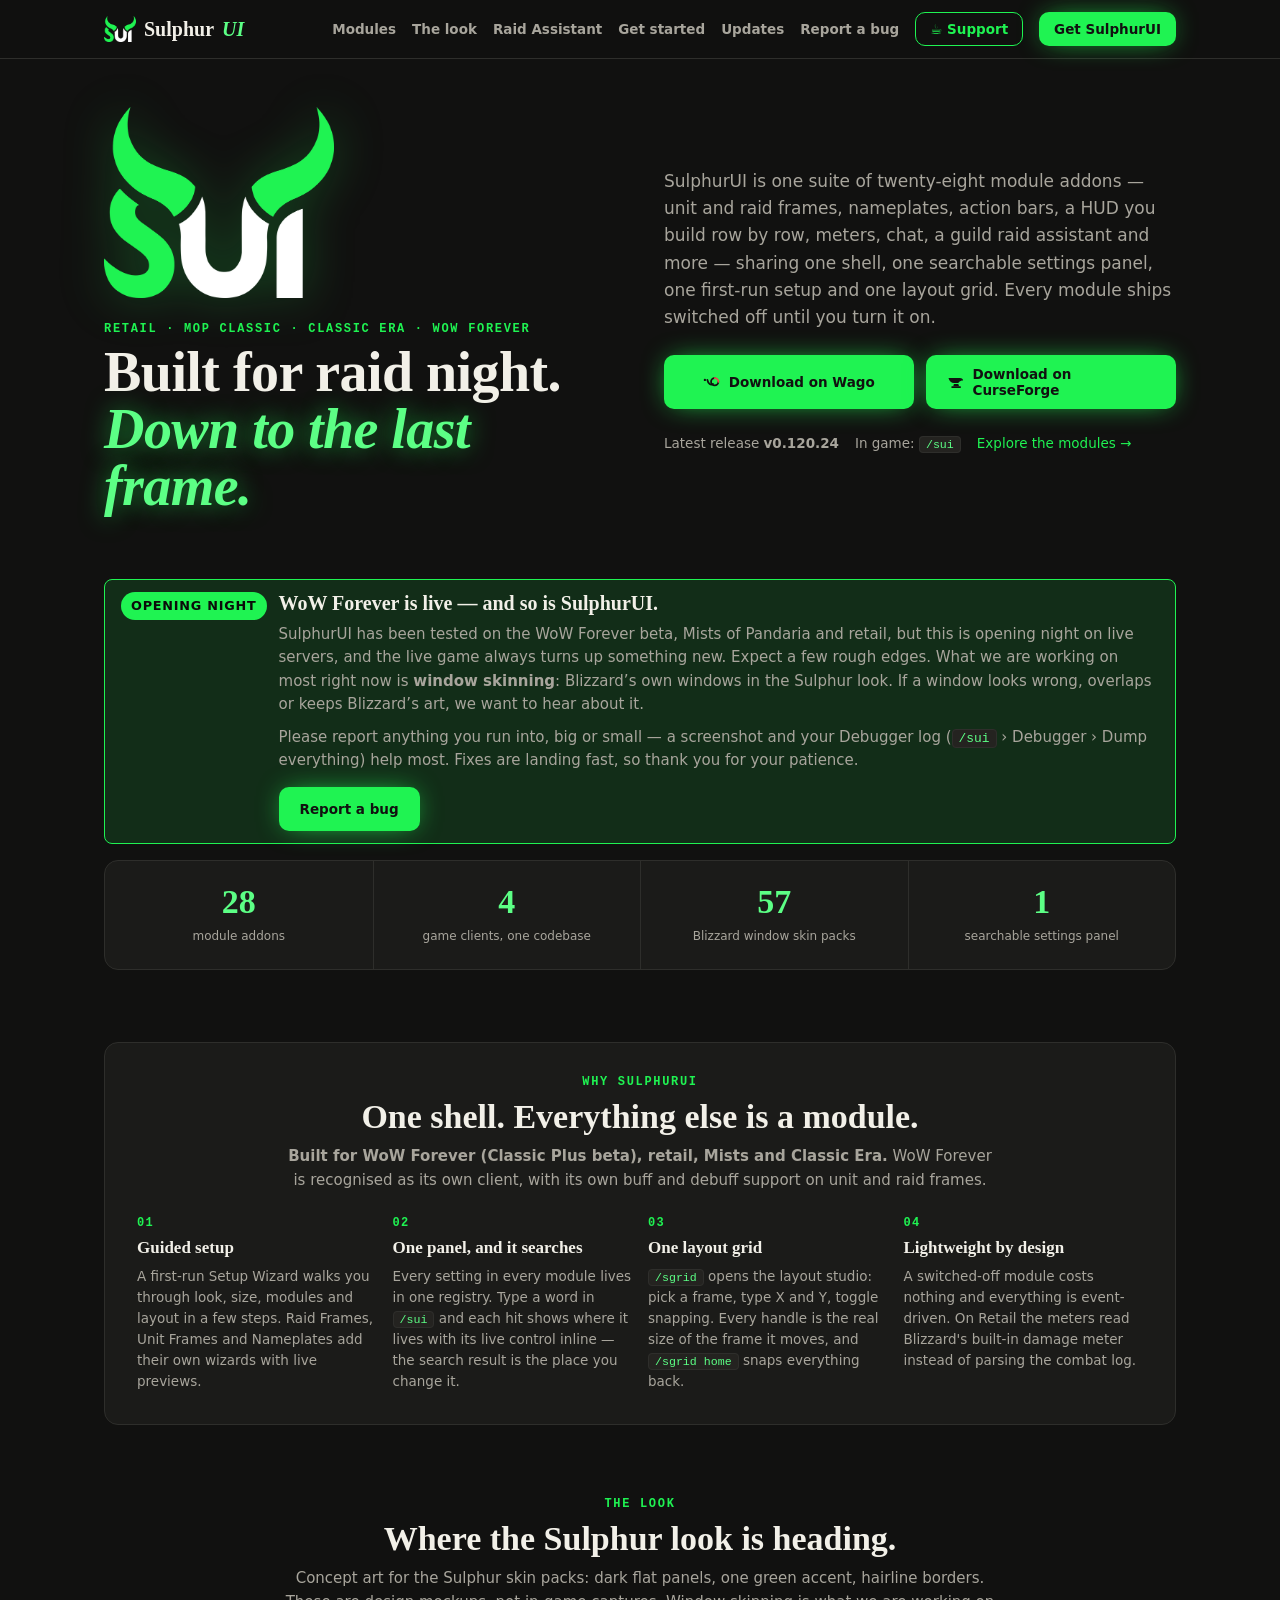
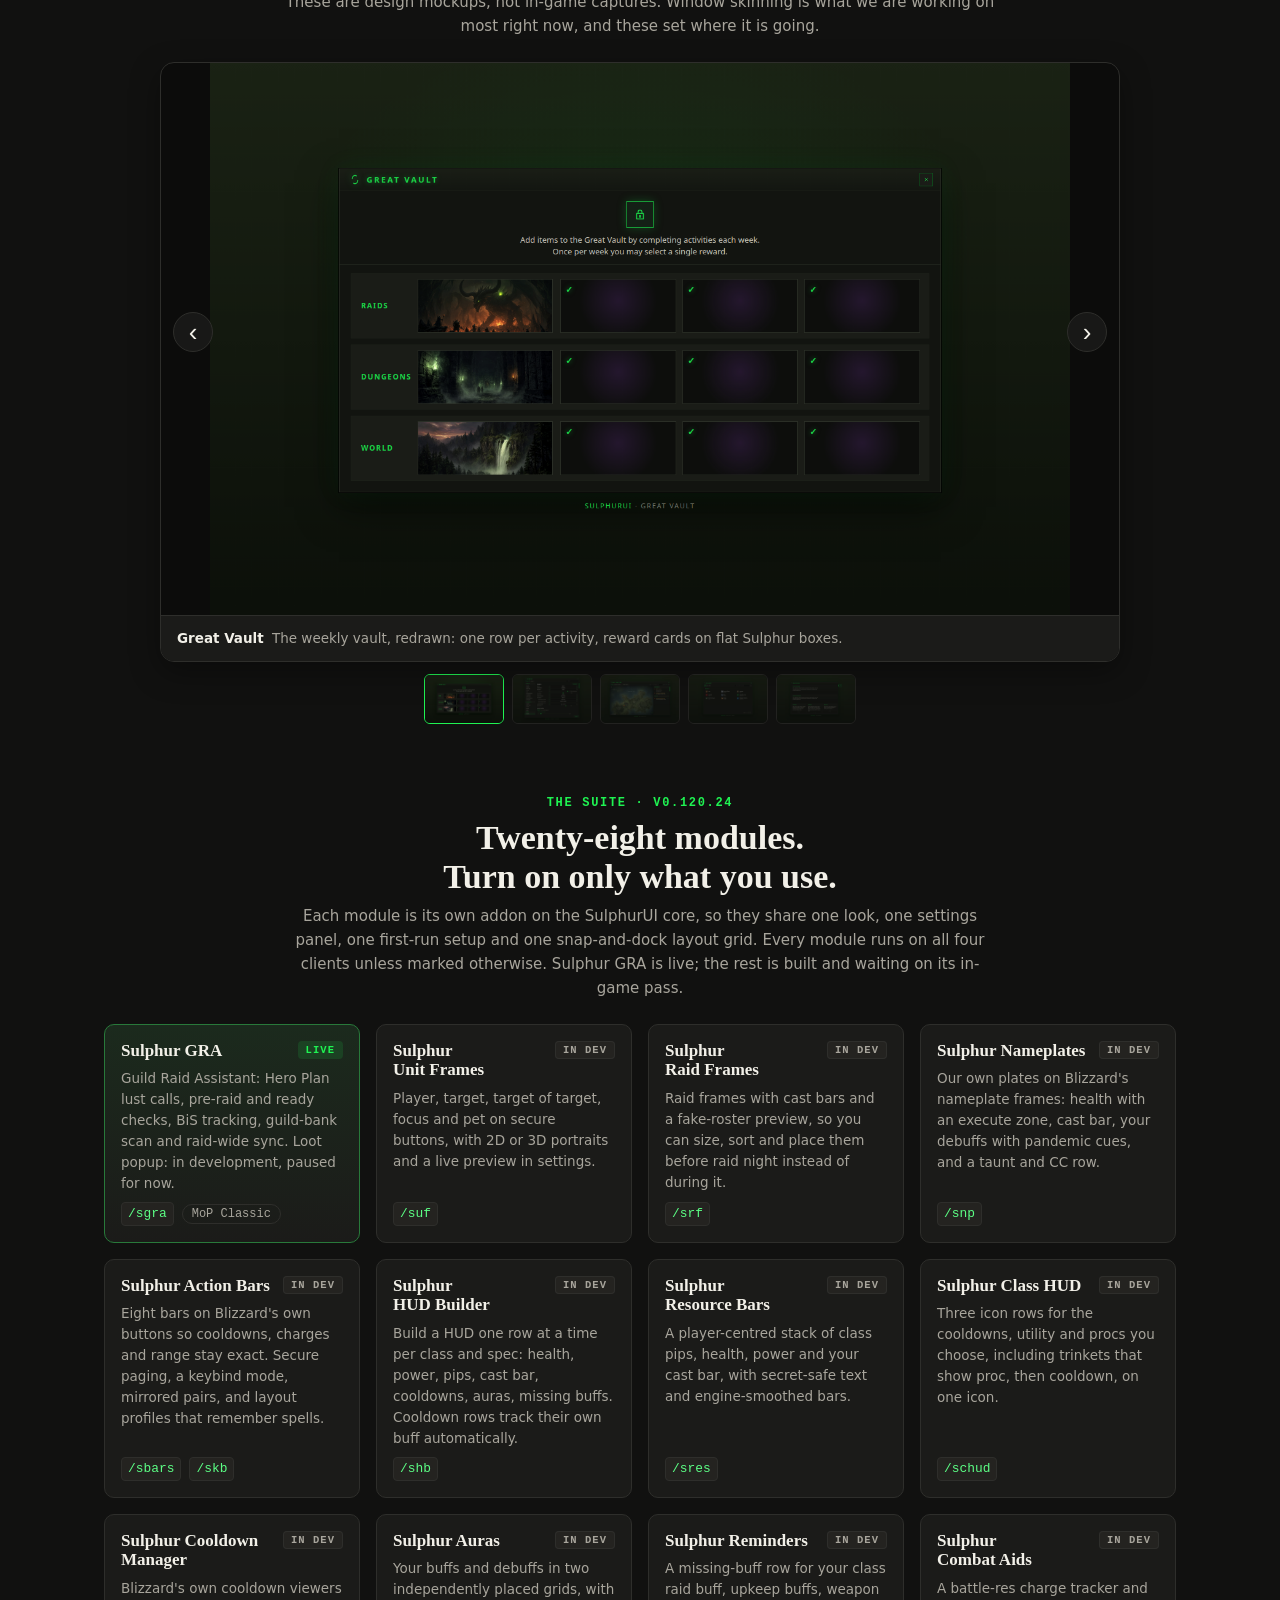
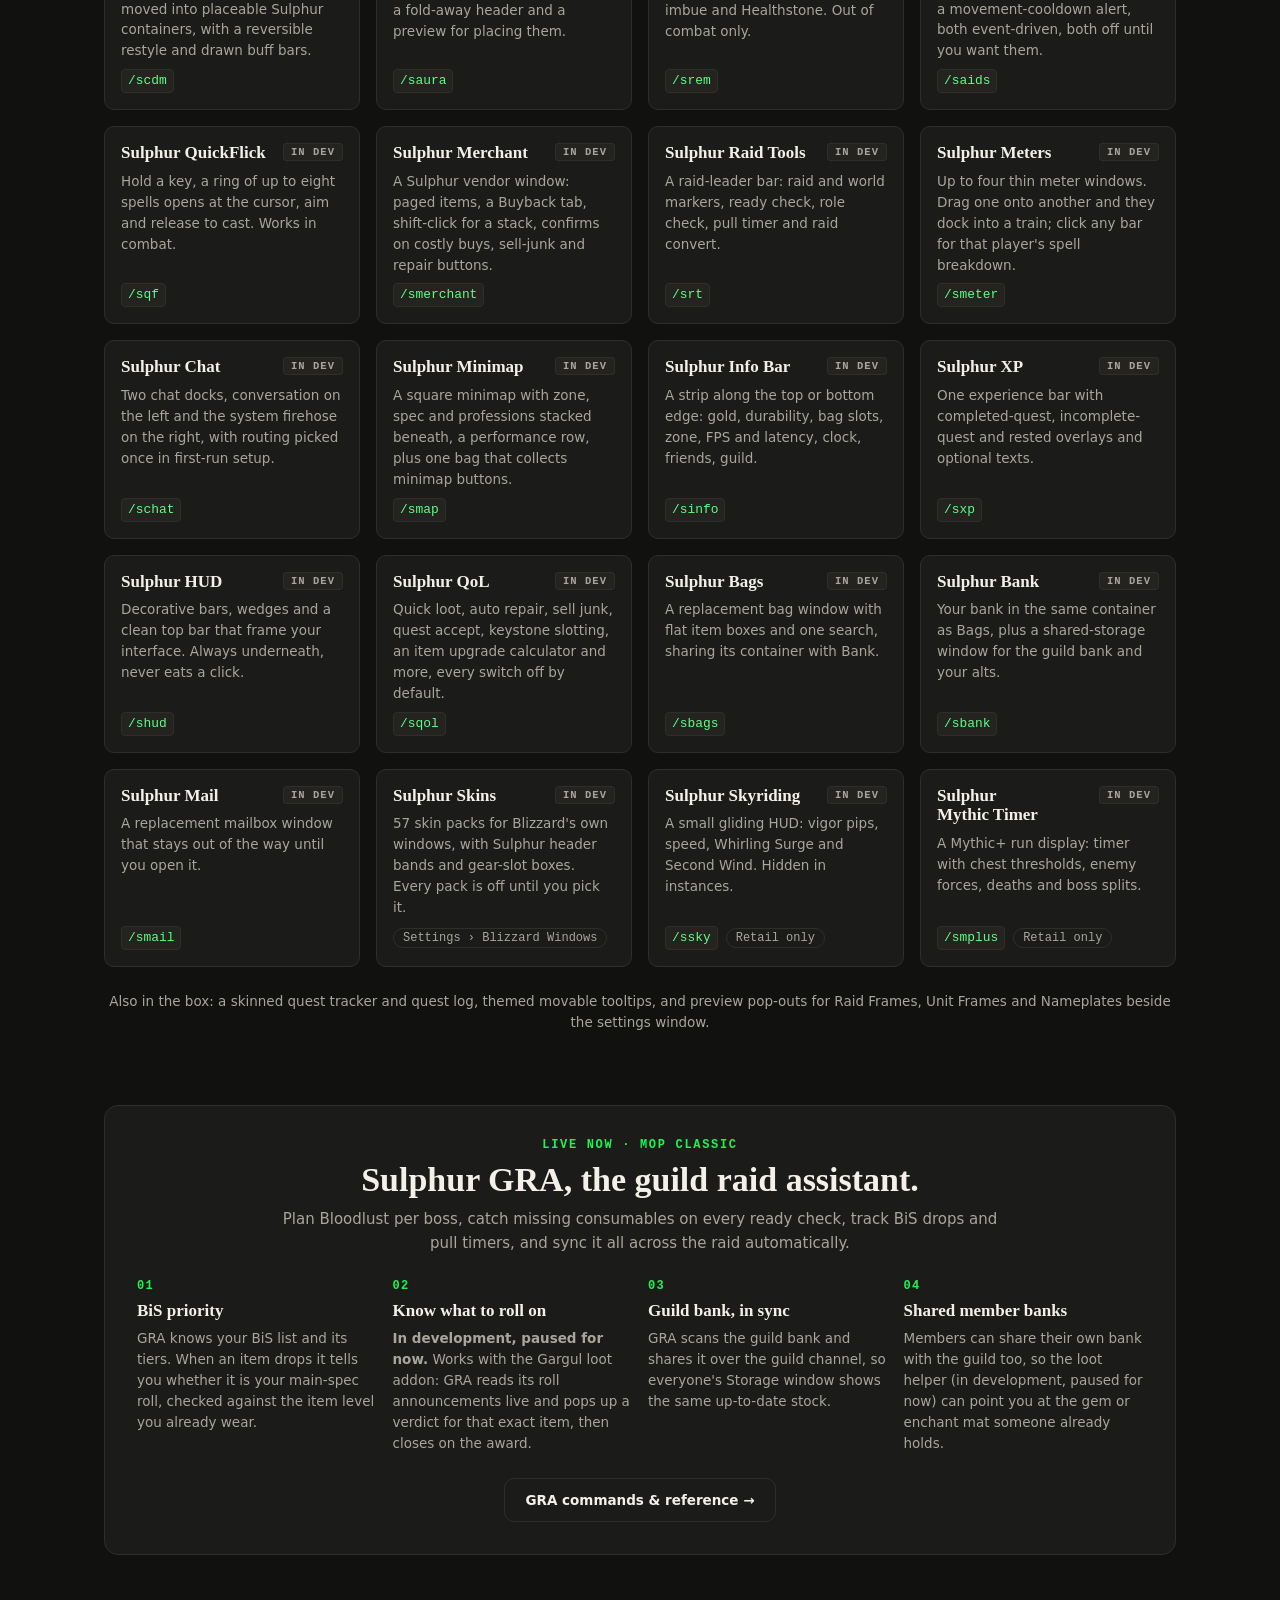
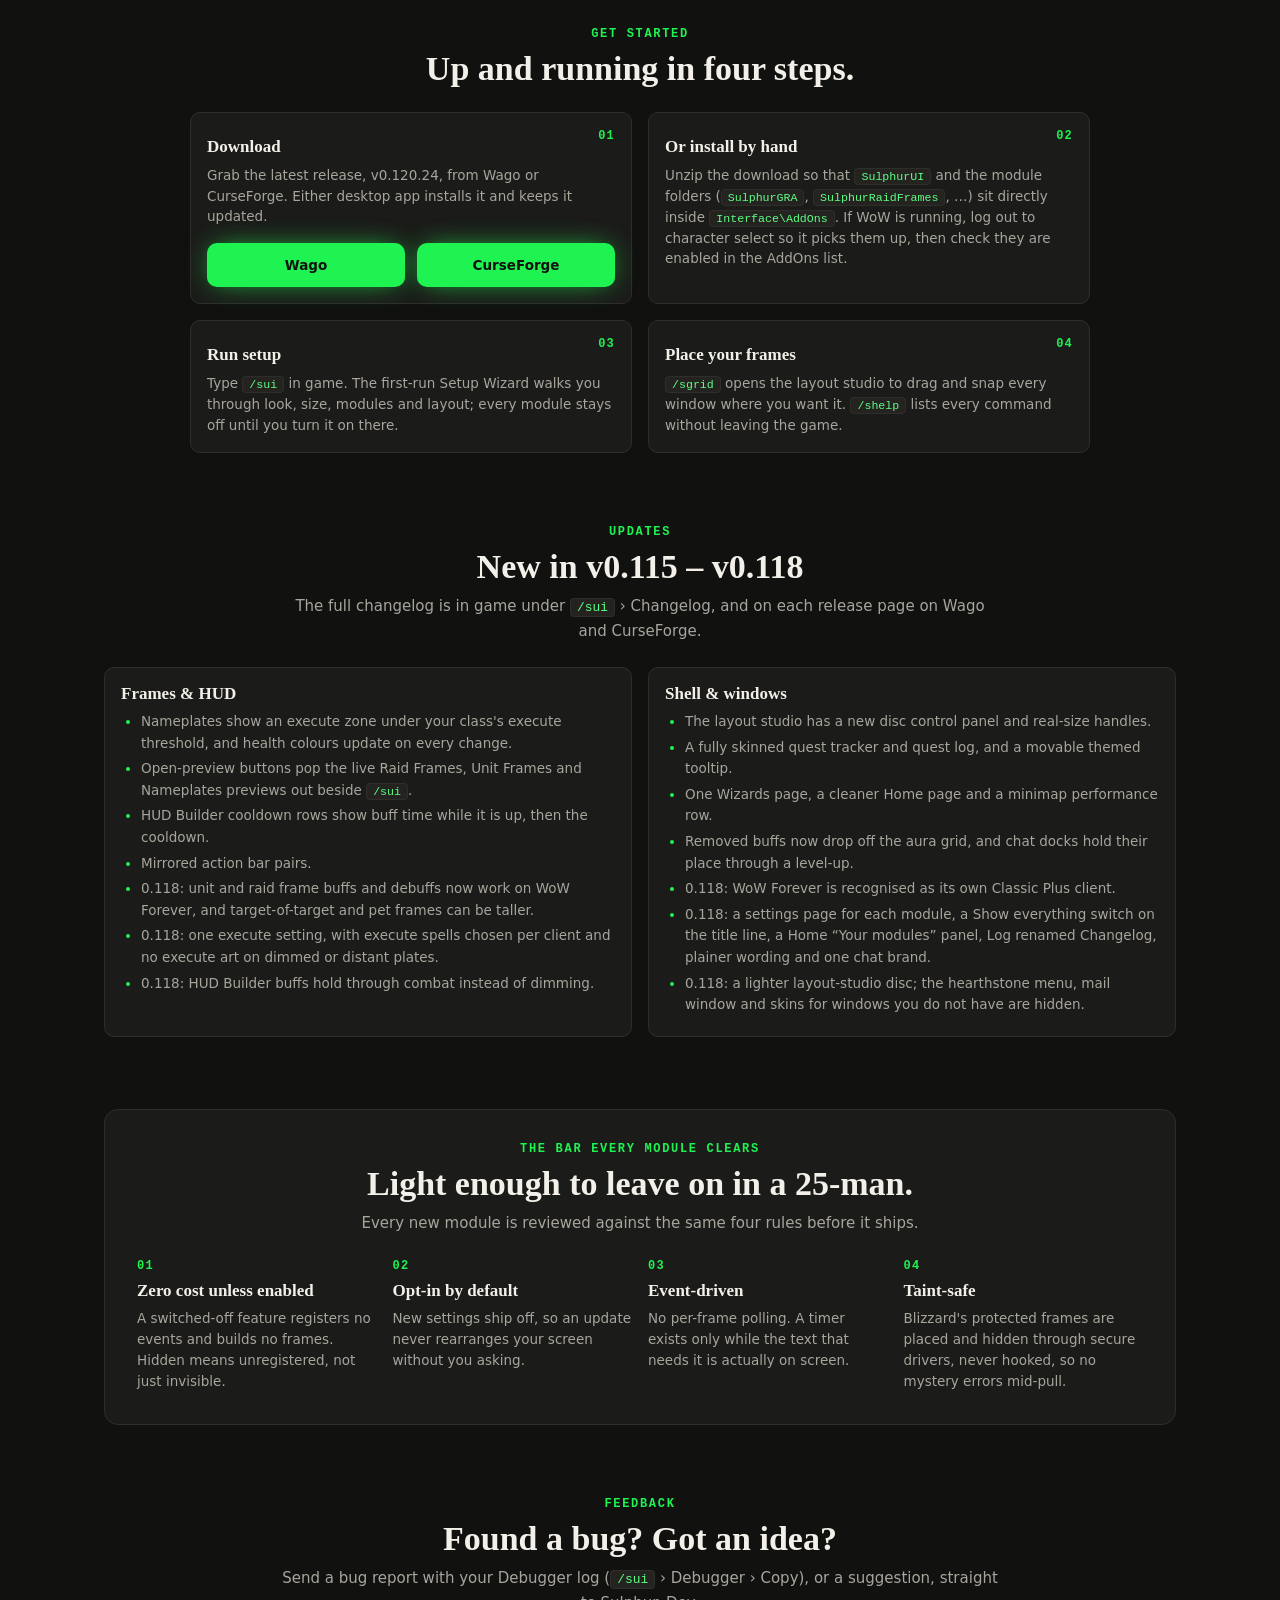
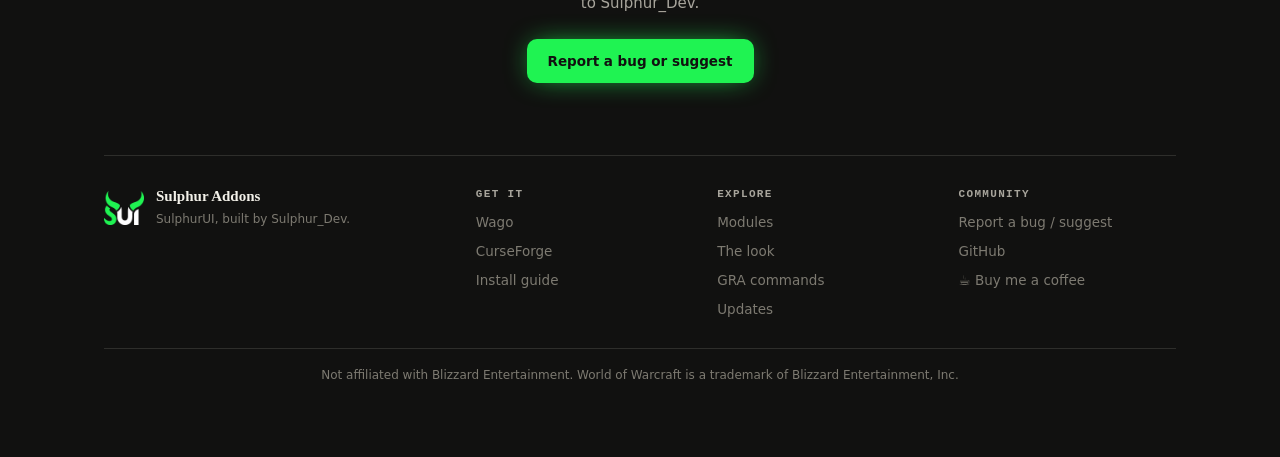
==== commit 38fb22b2: "Mirror sulphur-addons public/ @ 6a5ce51" ====
--- a/index.html
+++ b/index.html
@@ -42,7 +42,7 @@
         <a class="btn btn-primary" href="https://www.curseforge.com/wow/addons/sulphurui" target="_blank" rel="noopener"><svg class="btn-glyph" viewBox="0 0 24 24" fill="currentColor" aria-hidden="true"><path d="M2 7h15.5c2.8 0 4.5 1.4 4.5 3.2-2.4 0-4.6.9-5.8 2.6l-.7 1H9.6C6 13.8 3.4 11.6 2 7z"/><path d="M9.5 15h6l1 3h-8z"/><rect x="6" y="18.2" width="13" height="2.3" rx=".6"/></svg>Download on CurseForge</a>
       </div>
       <div class="hero-meta">
-        <span>Latest release <b>v0.120.23</b></span>
+        <span>Latest release <b>v0.120.24</b></span>
         <span>In game: <code>/sui</code></span>
         <a href="#modules">Explore the modules &rarr;</a>
       </div>
@@ -109,7 +109,7 @@
 
   <section class="block" id="modules">
     <div class="section-head">
-      <div class="eyebrow">The suite &middot; v0.120.23</div>
+      <div class="eyebrow">The suite &middot; v0.120.24</div>
       <h2>Twenty-eight modules. Turn on only what you use.</h2>
       <p class="sub">Each module is its own addon on the SulphurUI core, so they share one look, one settings panel, one first-run setup and one snap-and-dock layout grid. Every module runs on all four clients unless marked otherwise. Sulphur GRA is live; the rest is built and waiting on its in-game pass.</p>
     </div>
@@ -281,7 +281,7 @@
     <div class="grid-2 steps" style="max-width:900px;margin:0 auto">
       <div class="card step">
         <h3>Download</h3>
-        <p>Grab the latest release, v0.120.23, from Wago or CurseForge. Either desktop app installs it and keeps it updated.</p>
+        <p>Grab the latest release, v0.120.24, from Wago or CurseForge. Either desktop app installs it and keeps it updated.</p>
         <div class="dl-pair">
           <a class="btn btn-primary" href="https://addons.wago.io/addons/sulphurui" target="_blank" rel="noopener">Wago</a>
           <a class="btn btn-primary" href="https://www.curseforge.com/wow/addons/sulphurui" target="_blank" rel="noopener">CurseForge</a>
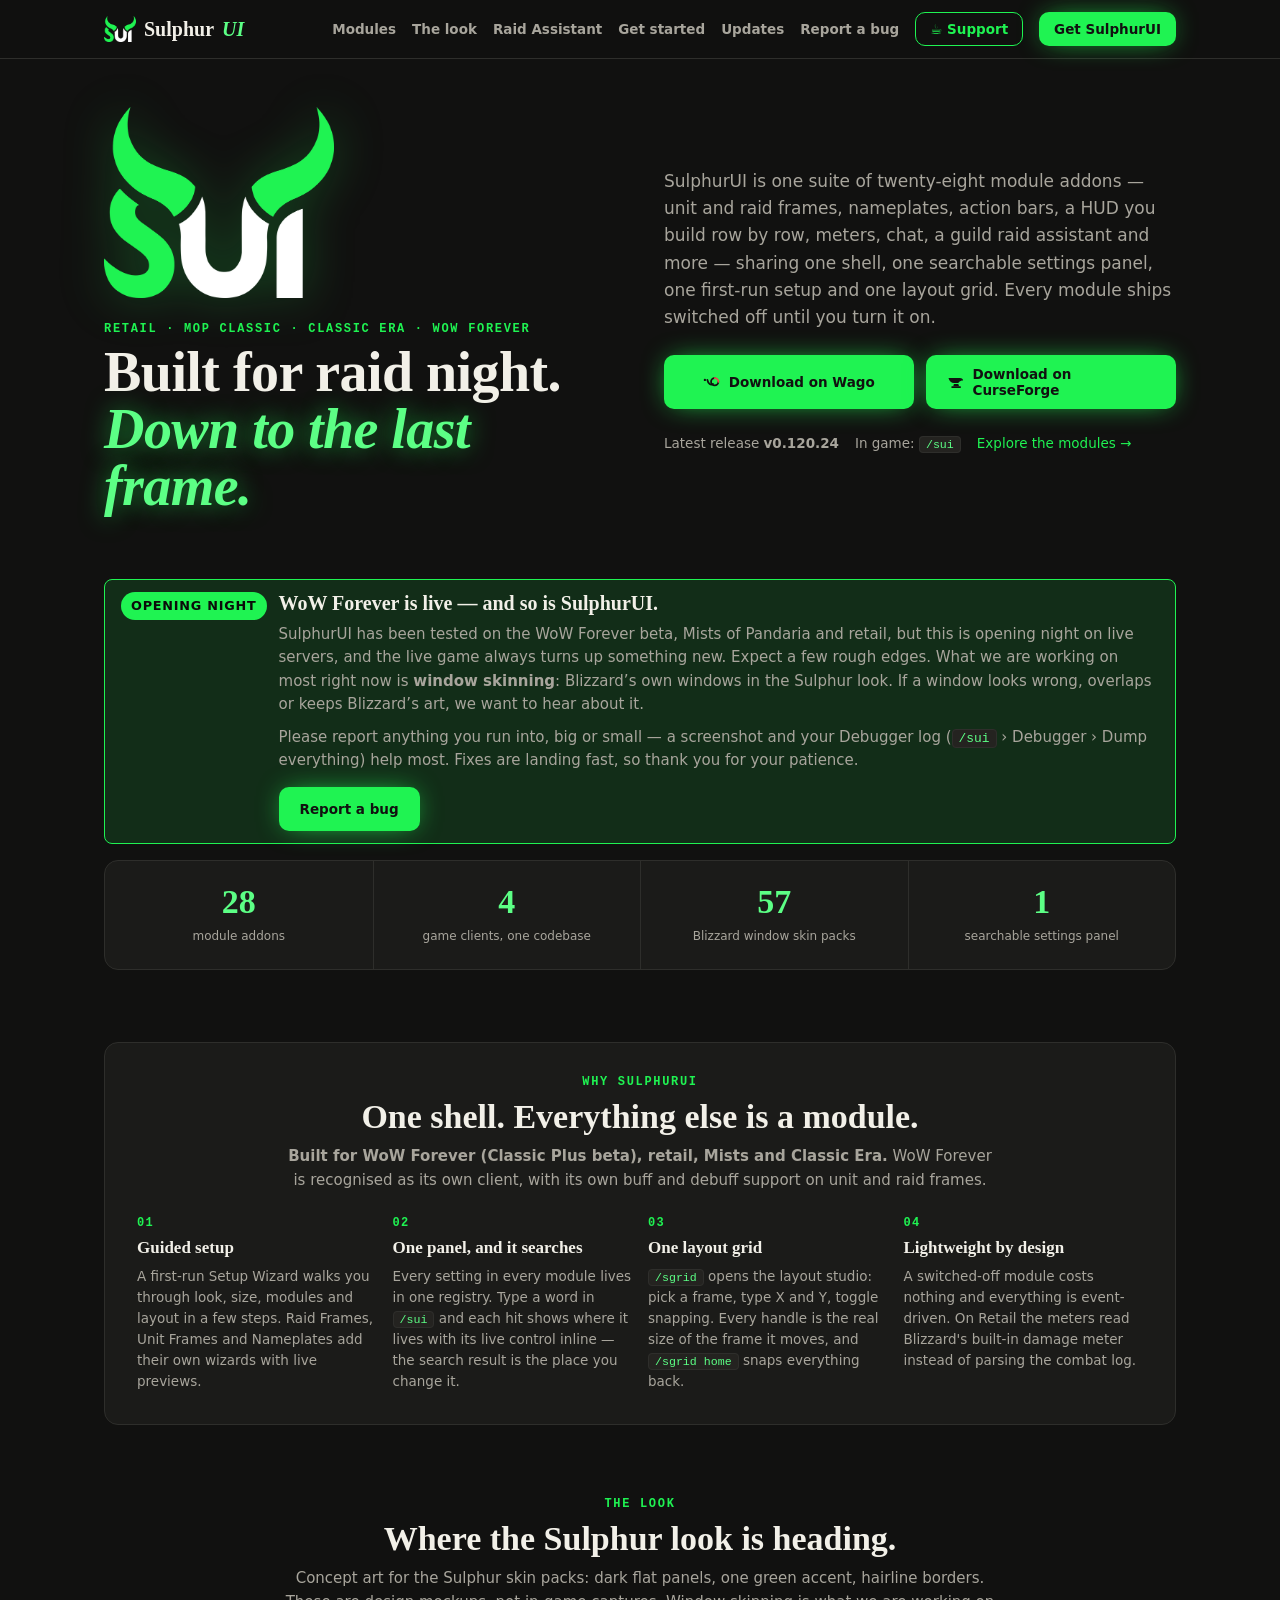
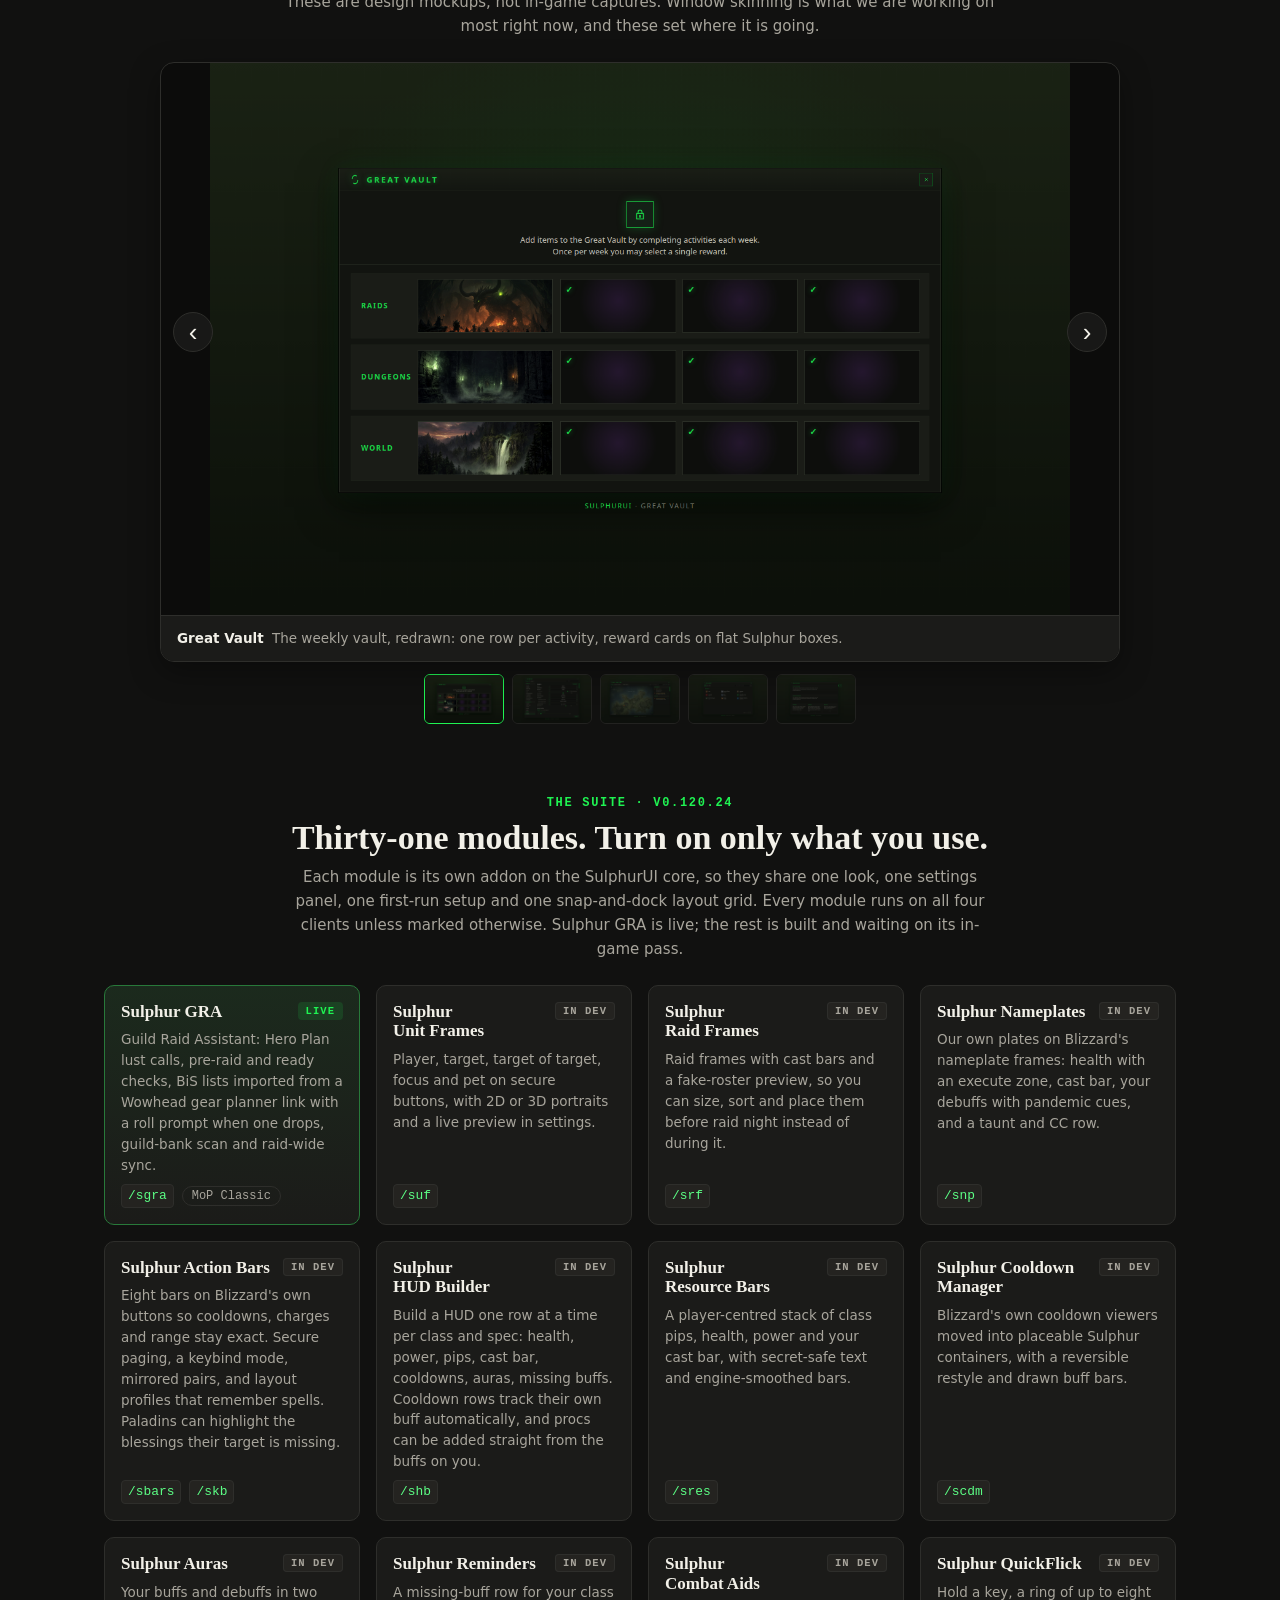
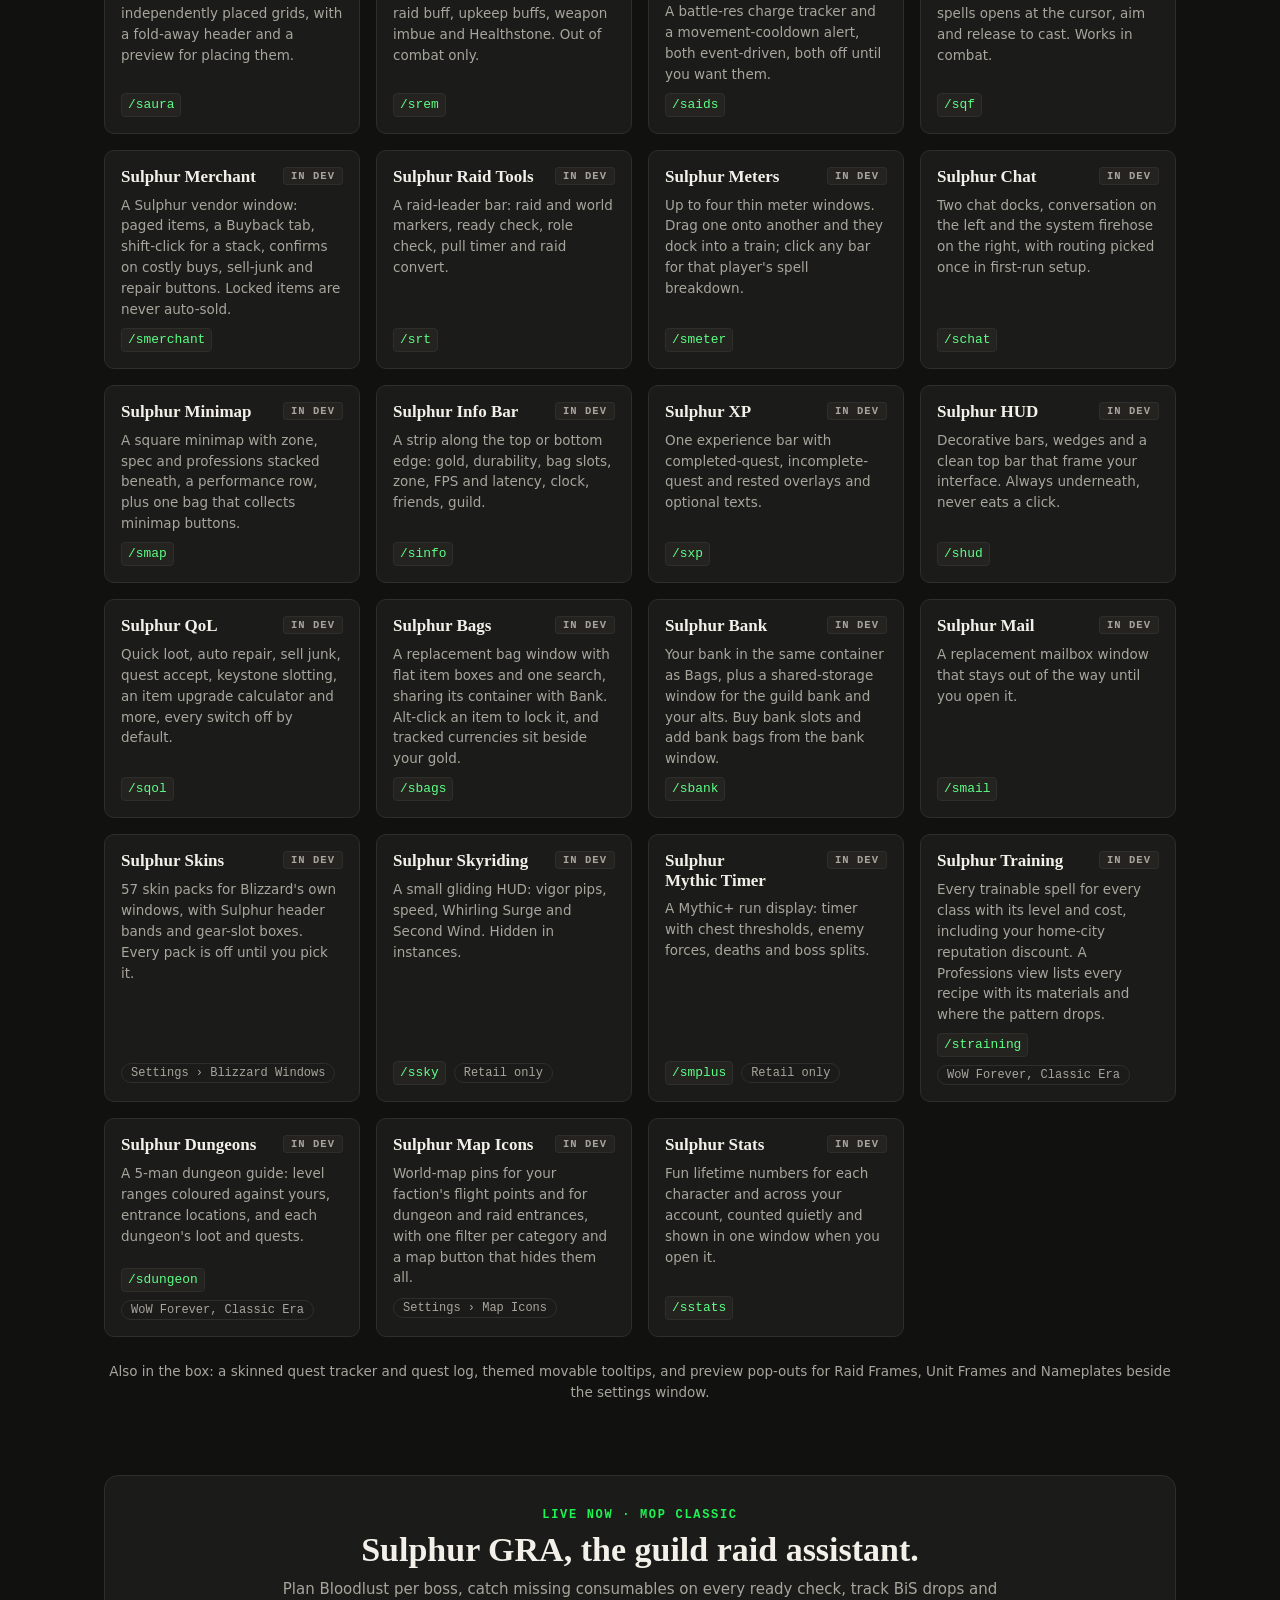
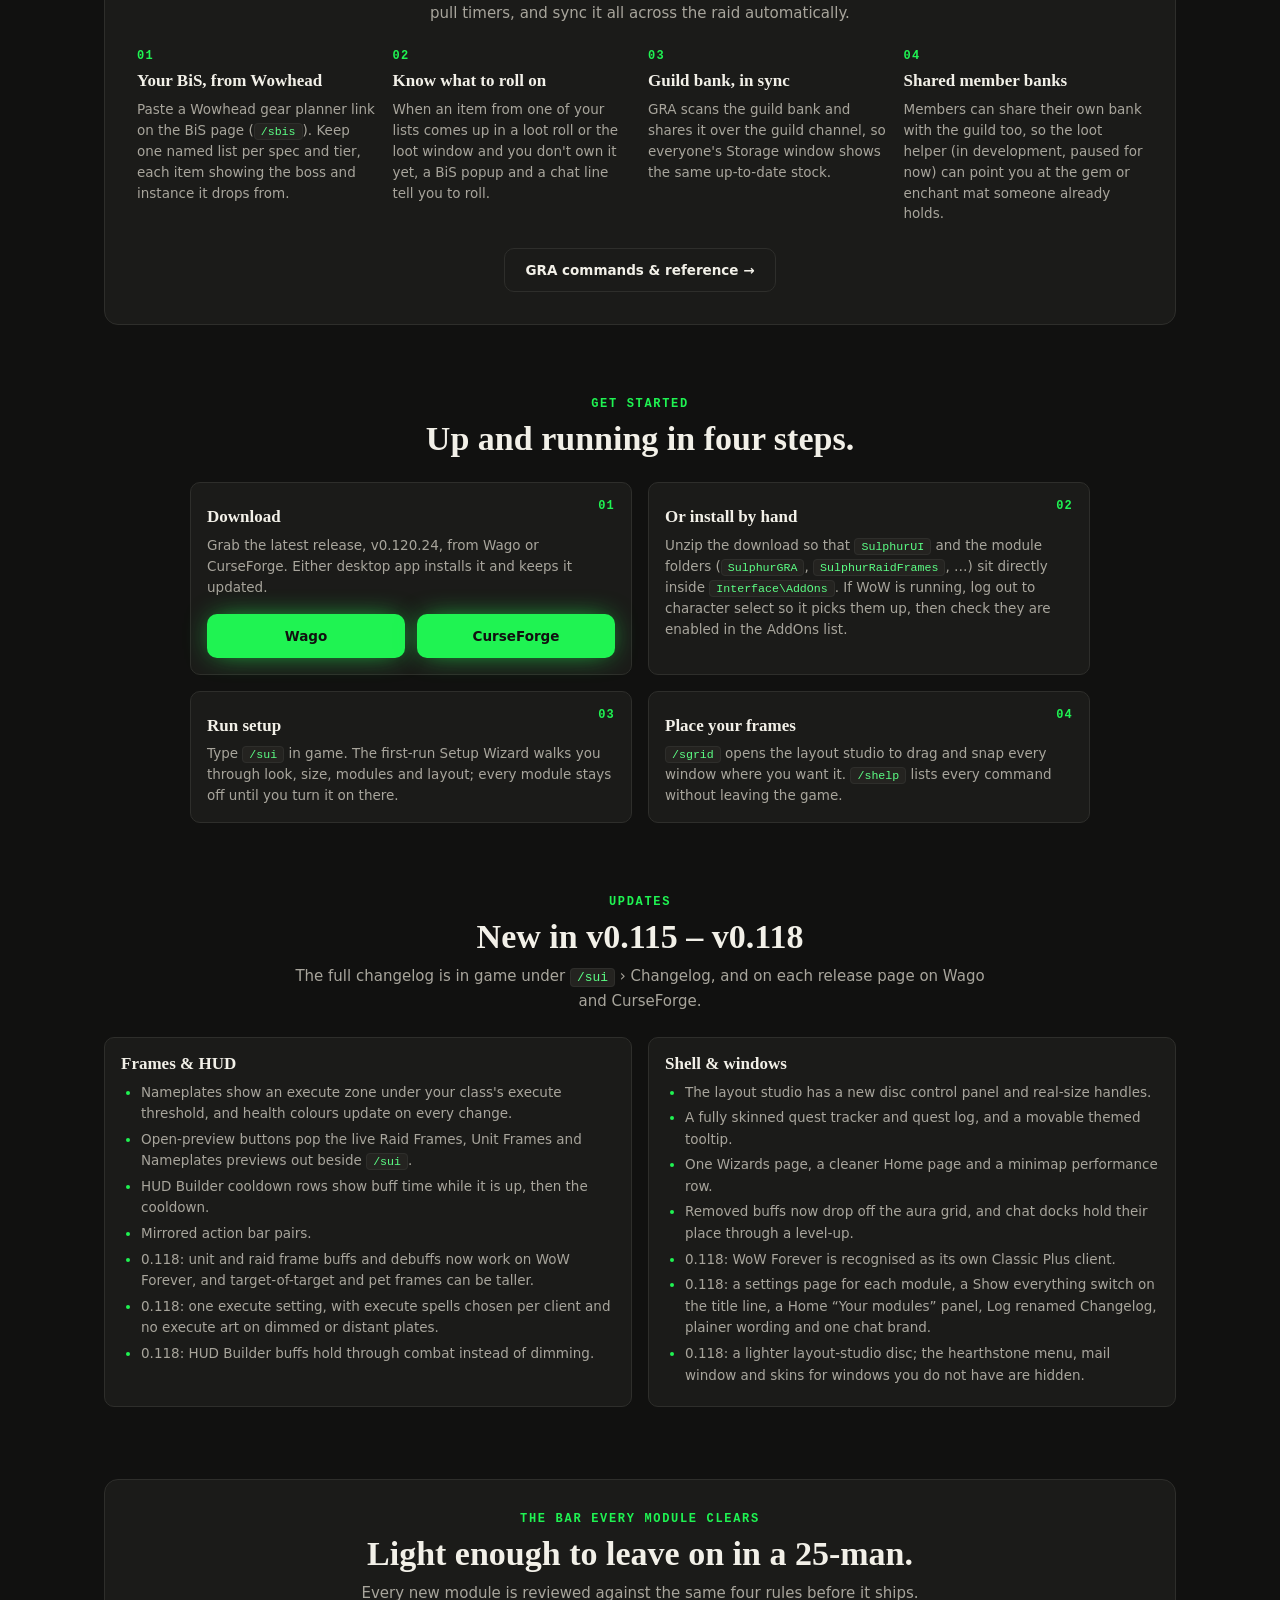
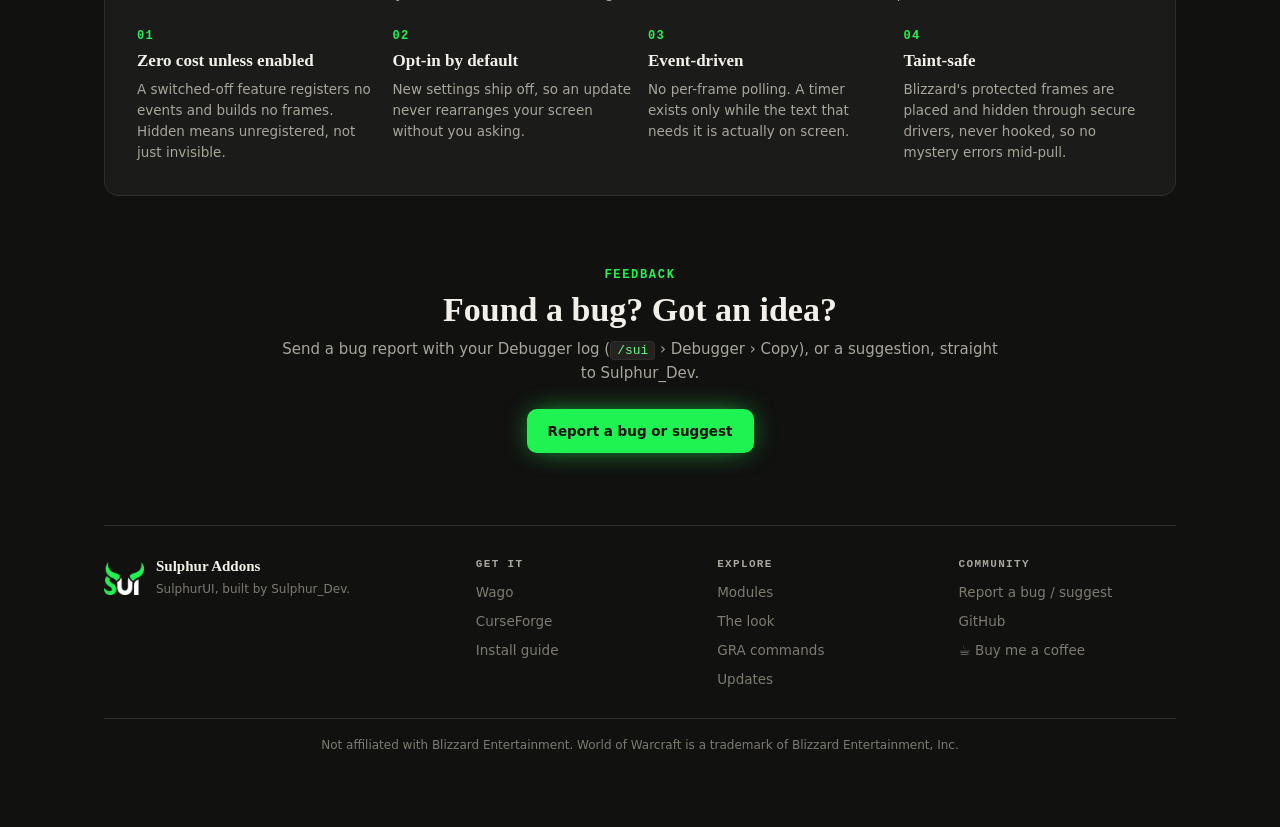
==== commit 5d66cedb: "Mirror sulphur-addons public/ @ 5cfcbfa" ====
--- a/index.html
+++ b/index.html
@@ -110,13 +110,13 @@
   <section class="block" id="modules">
     <div class="section-head">
       <div class="eyebrow">The suite &middot; v0.120.24</div>
-      <h2>Twenty-eight modules. Turn on only what you use.</h2>
+      <h2>Thirty-one modules. Turn on only what you use.</h2>
       <p class="sub">Each module is its own addon on the SulphurUI core, so they share one look, one settings panel, one first-run setup and one snap-and-dock layout grid. Every module runs on all four clients unless marked otherwise. Sulphur GRA is live; the rest is built and waiting on its in-game pass.</p>
     </div>
     <div class="grid-4">
       <a class="card is-live" href="gra.html">
         <div class="card-top"><h3>Sulphur GRA</h3><span class="badge badge-live">Live</span></div>
-        <p>Guild Raid Assistant: Hero Plan lust calls, pre-raid and ready checks, BiS tracking, guild-bank scan and raid-wide sync. Loot popup: in development, paused for now.</p>
+        <p>Guild Raid Assistant: Hero Plan lust calls, pre-raid and ready checks, BiS lists imported from a Wowhead gear planner link with a roll prompt when one drops, guild-bank scan and raid-wide sync.</p>
         <div class="card-foot"><code>/sgra</code><span class="chip">MoP Classic</span></div>
       </a>
       <article class="card">
@@ -136,12 +136,12 @@
       </article>
       <article class="card">
         <div class="card-top"><h3>Sulphur Action Bars</h3><span class="badge badge-dev">In dev</span></div>
-        <p>Eight bars on Blizzard's own buttons so cooldowns, charges and range stay exact. Secure paging, a keybind mode, mirrored pairs, and layout profiles that remember spells.</p>
+        <p>Eight bars on Blizzard's own buttons so cooldowns, charges and range stay exact. Secure paging, a keybind mode, mirrored pairs, and layout profiles that remember spells. Paladins can highlight the blessings their target is missing.</p>
         <div class="card-foot"><code>/sbars</code><code>/skb</code></div>
       </article>
       <article class="card">
         <div class="card-top"><h3>Sulphur HUD Builder</h3><span class="badge badge-dev">In dev</span></div>
-        <p>Build a HUD one row at a time per class and spec: health, power, pips, cast bar, cooldowns, auras, missing buffs. Cooldown rows track their own buff automatically.</p>
+        <p>Build a HUD one row at a time per class and spec: health, power, pips, cast bar, cooldowns, auras, missing buffs. Cooldown rows track their own buff automatically, and procs can be added straight from the buffs on you.</p>
         <div class="card-foot"><code>/shb</code></div>
       </article>
       <article class="card">
@@ -150,11 +150,6 @@
         <div class="card-foot"><code>/sres</code></div>
       </article>
       <article class="card">
-        <div class="card-top"><h3>Sulphur Class HUD</h3><span class="badge badge-dev">In dev</span></div>
-        <p>Three icon rows for the cooldowns, utility and procs you choose, including trinkets that show proc, then cooldown, on one icon.</p>
-        <div class="card-foot"><code>/schud</code></div>
-      </article>
-      <article class="card">
         <div class="card-top"><h3>Sulphur Cooldown Manager</h3><span class="badge badge-dev">In dev</span></div>
         <p>Blizzard's own cooldown viewers moved into placeable Sulphur containers, with a reversible restyle and drawn buff bars.</p>
         <div class="card-foot"><code>/scdm</code></div>
@@ -181,7 +176,7 @@
       </article>
       <article class="card">
         <div class="card-top"><h3>Sulphur Merchant</h3><span class="badge badge-dev">In dev</span></div>
-        <p>A Sulphur vendor window: paged items, a Buyback tab, shift-click for a stack, confirms on costly buys, sell-junk and repair buttons.</p>
+        <p>A Sulphur vendor window: paged items, a Buyback tab, shift-click for a stack, confirms on costly buys, sell-junk and repair buttons. Locked items are never auto-sold.</p>
         <div class="card-foot"><code>/smerchant</code></div>
       </article>
       <article class="card">
@@ -226,12 +221,12 @@
       </article>
       <article class="card">
         <div class="card-top"><h3>Sulphur Bags</h3><span class="badge badge-dev">In dev</span></div>
-        <p>A replacement bag window with flat item boxes and one search, sharing its container with Bank.</p>
+        <p>A replacement bag window with flat item boxes and one search, sharing its container with Bank. Alt-click an item to lock it, and tracked currencies sit beside your gold.</p>
         <div class="card-foot"><code>/sbags</code></div>
       </article>
       <article class="card">
         <div class="card-top"><h3>Sulphur Bank</h3><span class="badge badge-dev">In dev</span></div>
-        <p>Your bank in the same container as Bags, plus a shared-storage window for the guild bank and your alts.</p>
+        <p>Your bank in the same container as Bags, plus a shared-storage window for the guild bank and your alts. Buy bank slots and add bank bags from the bank window.</p>
         <div class="card-foot"><code>/sbank</code></div>
       </article>
       <article class="card">
@@ -254,6 +249,26 @@
         <p>A Mythic+ run display: timer with chest thresholds, enemy forces, deaths and boss splits.</p>
         <div class="card-foot"><code>/smplus</code><span class="chip">Retail only</span></div>
       </article>
+      <article class="card">
+        <div class="card-top"><h3>Sulphur Training</h3><span class="badge badge-dev">In dev</span></div>
+        <p>Every trainable spell for every class with its level and cost, including your home-city reputation discount. A Professions view lists every recipe with its materials and where the pattern drops.</p>
+        <div class="card-foot"><code>/straining</code><span class="chip">WoW Forever, Classic Era</span></div>
+      </article>
+      <article class="card">
+        <div class="card-top"><h3>Sulphur Dungeons</h3><span class="badge badge-dev">In dev</span></div>
+        <p>A 5-man dungeon guide: level ranges coloured against yours, entrance locations, and each dungeon's loot and quests.</p>
+        <div class="card-foot"><code>/sdungeon</code><span class="chip">WoW Forever, Classic Era</span></div>
+      </article>
+      <article class="card">
+        <div class="card-top"><h3>Sulphur Map Icons</h3><span class="badge badge-dev">In dev</span></div>
+        <p>World-map pins for your faction's flight points and for dungeon and raid entrances, with one filter per category and a map button that hides them all.</p>
+        <div class="card-foot"><span class="chip">Settings &rsaquo; Map Icons</span></div>
+      </article>
+      <article class="card">
+        <div class="card-top"><h3>Sulphur Stats</h3><span class="badge badge-dev">In dev</span></div>
+        <p>Fun lifetime numbers for each character and across your account, counted quietly and shown in one window when you open it.</p>
+        <div class="card-foot"><code>/sstats</code></div>
+      </article>
     </div>
     <p class="section-foot">Also in the box: a skinned quest tracker and quest log, themed movable tooltips, and preview pop-outs for Raid Frames, Unit Frames and Nameplates beside the settings window.</p>
   </section>
@@ -265,8 +280,8 @@
       <p class="sub">Plan Bloodlust per boss, catch missing consumables on every ready check, track BiS drops and pull timers, and sync it all across the raid automatically.</p>
     </div>
     <div class="grid-4">
-      <div class="card"><span class="card-n">01</span><h3>BiS priority</h3><p>GRA knows your BiS list and its tiers. When an item drops it tells you whether it is your main-spec roll, checked against the item level you already wear.</p></div>
-      <div class="card"><span class="card-n">02</span><h3>Know what to roll on</h3><p><strong>In development, paused for now.</strong> Works with the Gargul loot addon: GRA reads its roll announcements live and pops up a verdict for that exact item, then closes on the award.</p></div>
+      <div class="card"><span class="card-n">01</span><h3>Your BiS, from Wowhead</h3><p>Paste a Wowhead gear planner link on the BiS page (<code>/sbis</code>). Keep one named list per spec and tier, each item showing the boss and instance it drops from.</p></div>
+      <div class="card"><span class="card-n">02</span><h3>Know what to roll on</h3><p>When an item from one of your lists comes up in a loot roll or the loot window and you don't own it yet, a BiS popup and a chat line tell you to roll.</p></div>
       <div class="card"><span class="card-n">03</span><h3>Guild bank, in sync</h3><p>GRA scans the guild bank and shares it over the guild channel, so everyone's Storage window shows the same up-to-date stock.</p></div>
       <div class="card"><span class="card-n">04</span><h3>Shared member banks</h3><p>Members can share their own bank with the guild too, so the loot helper (in development, paused for now) can point you at the gem or enchant mat someone already holds.</p></div>
     </div>
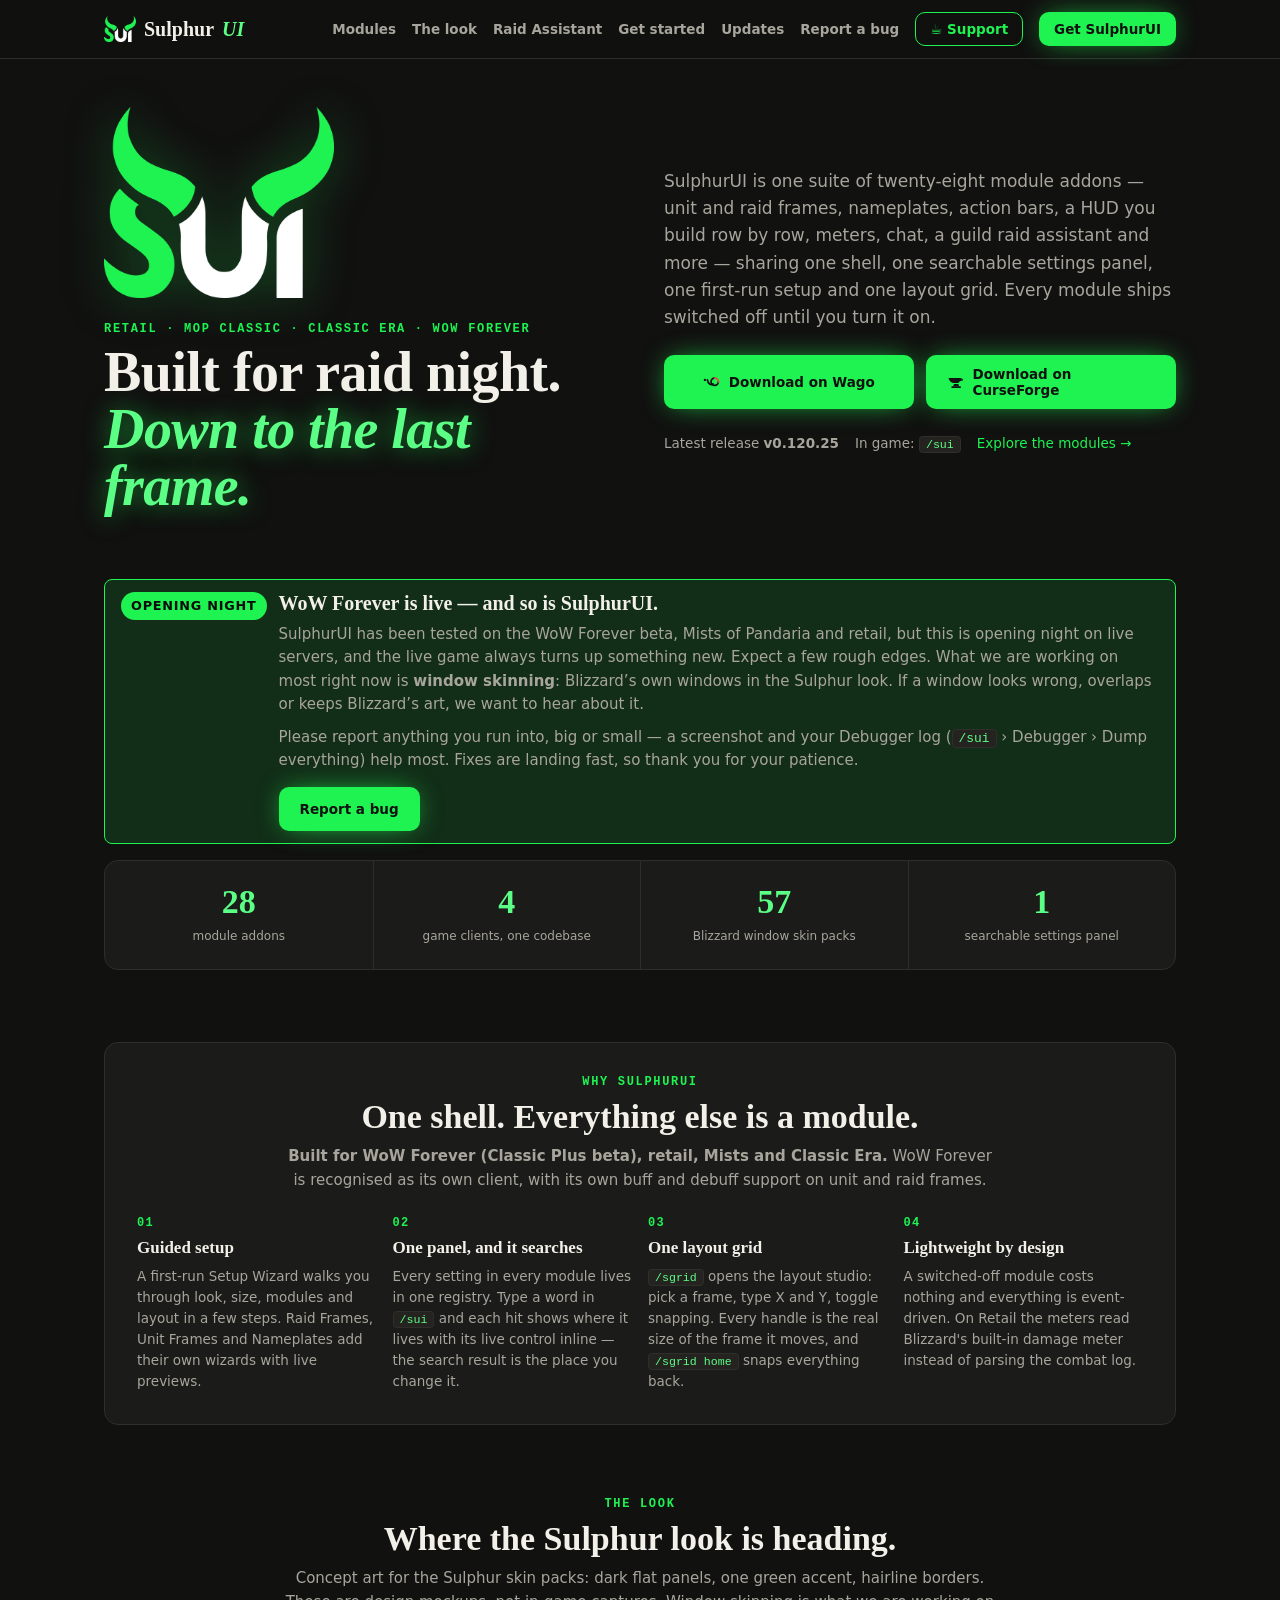
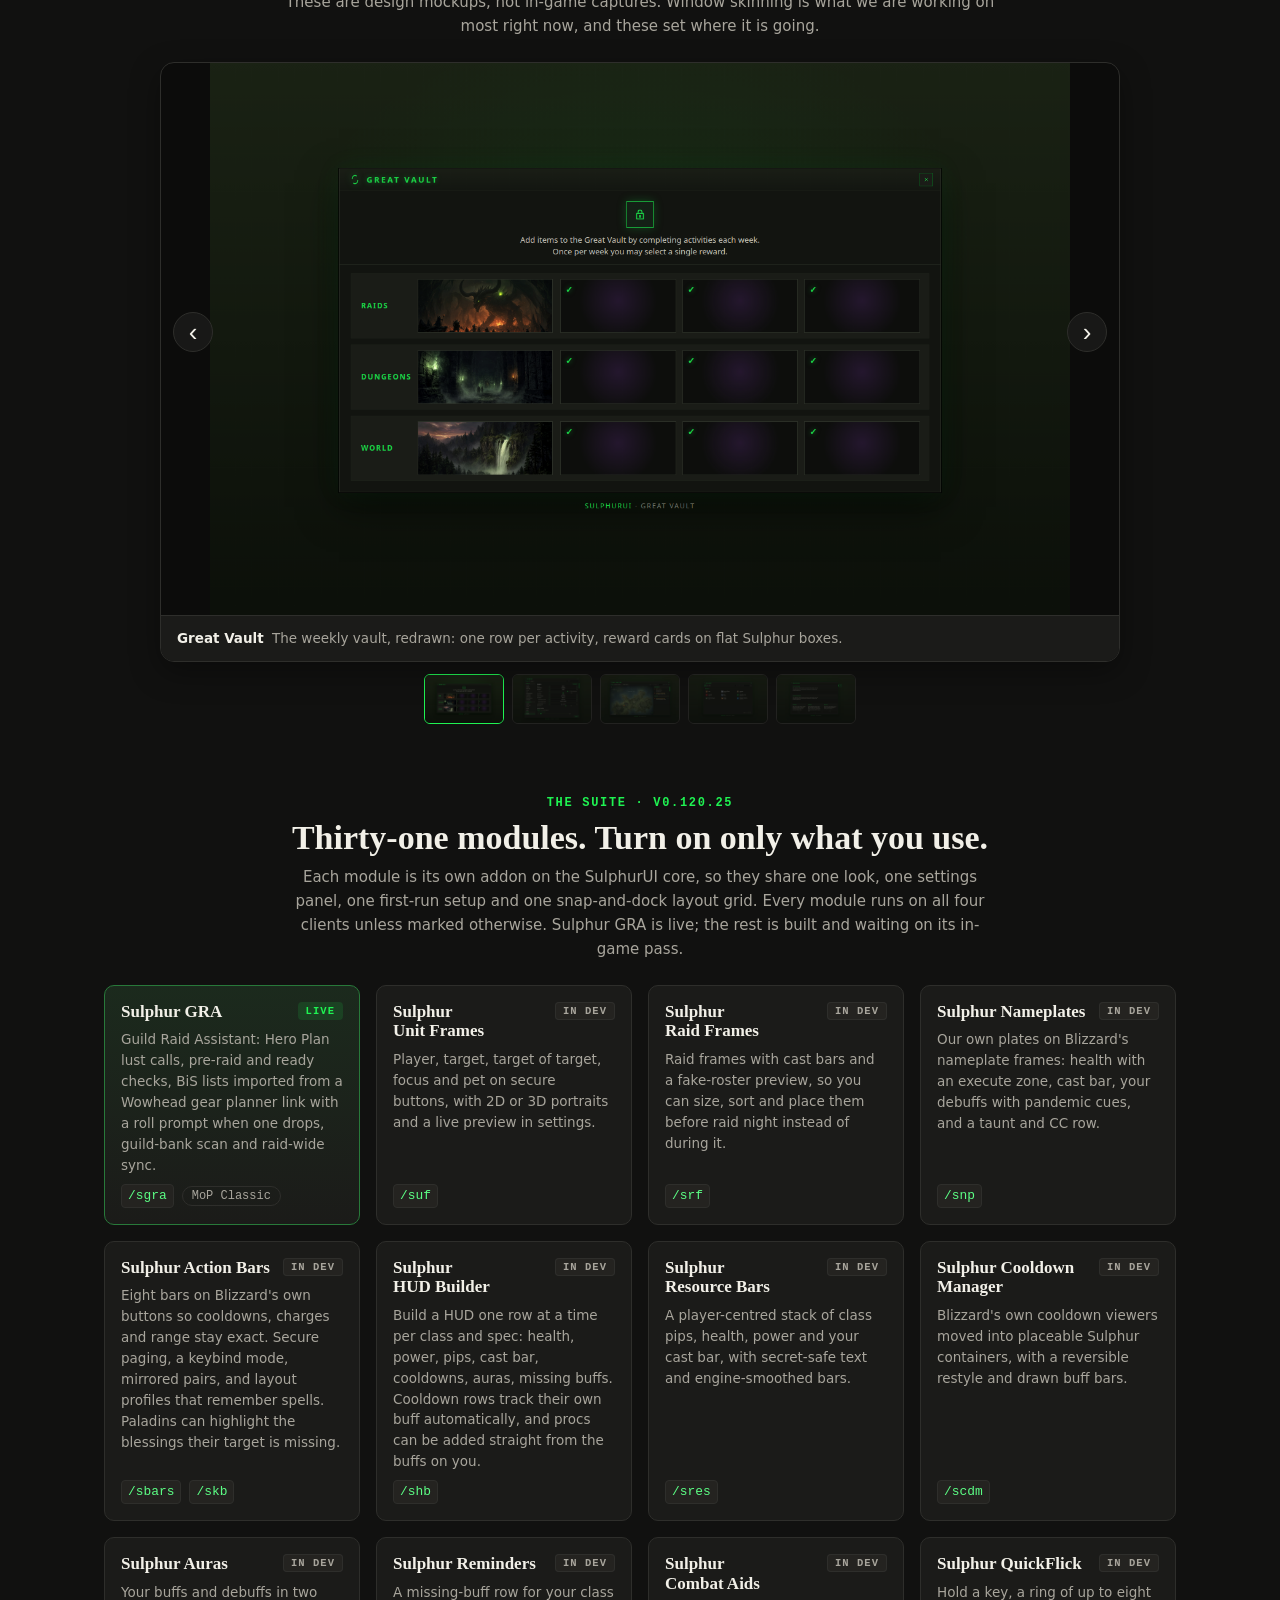
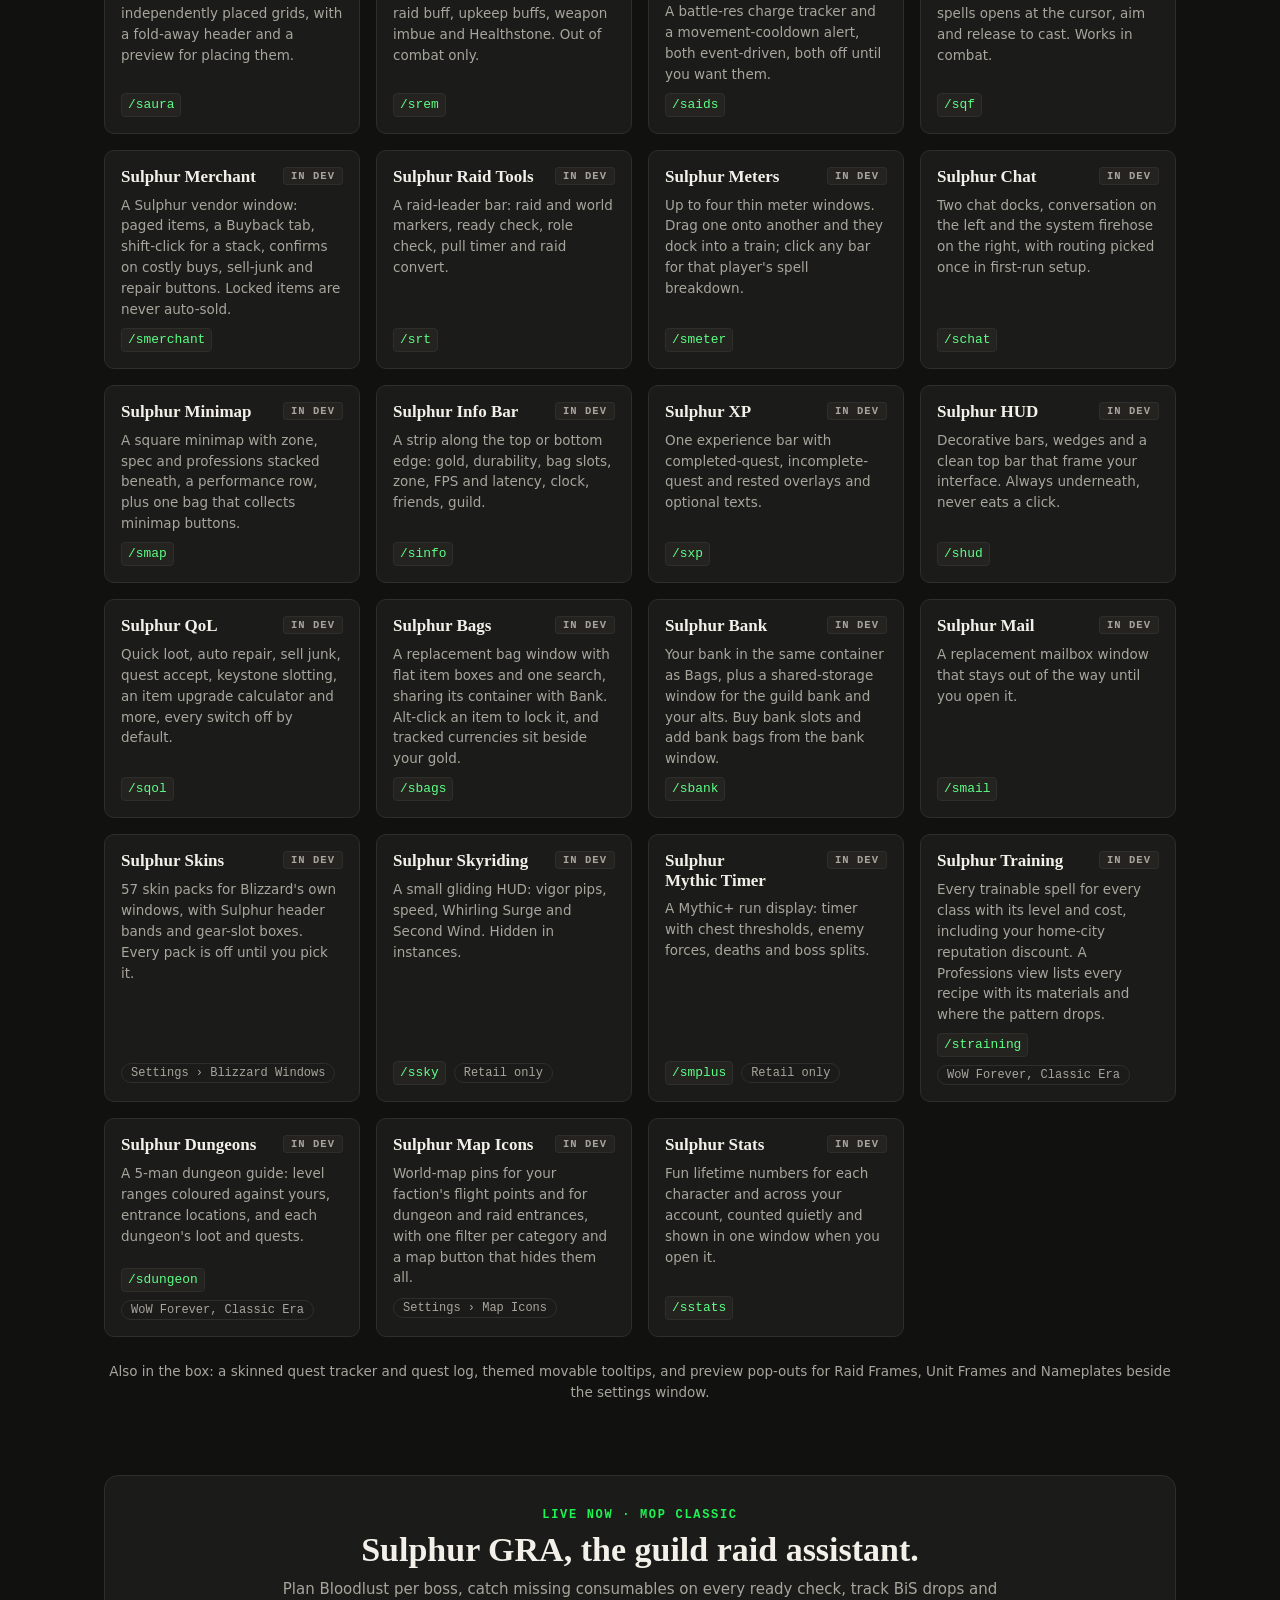
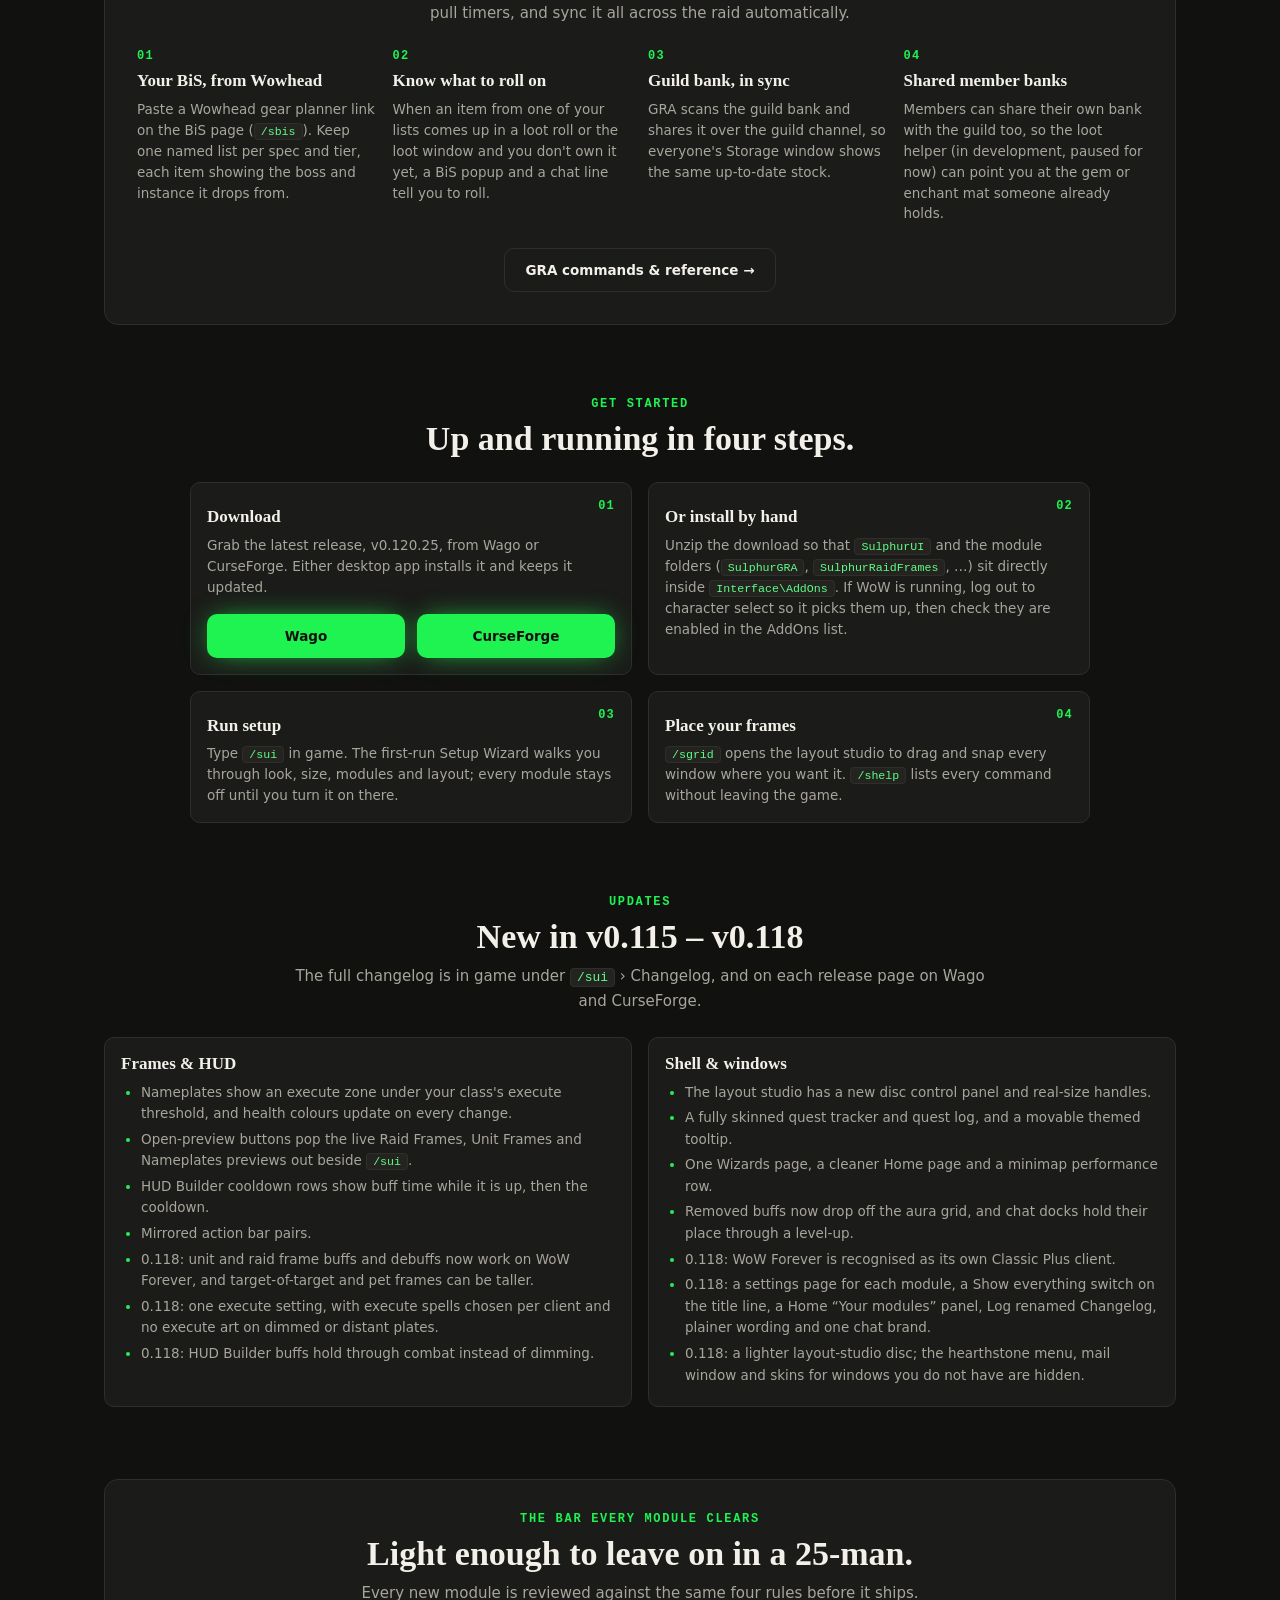
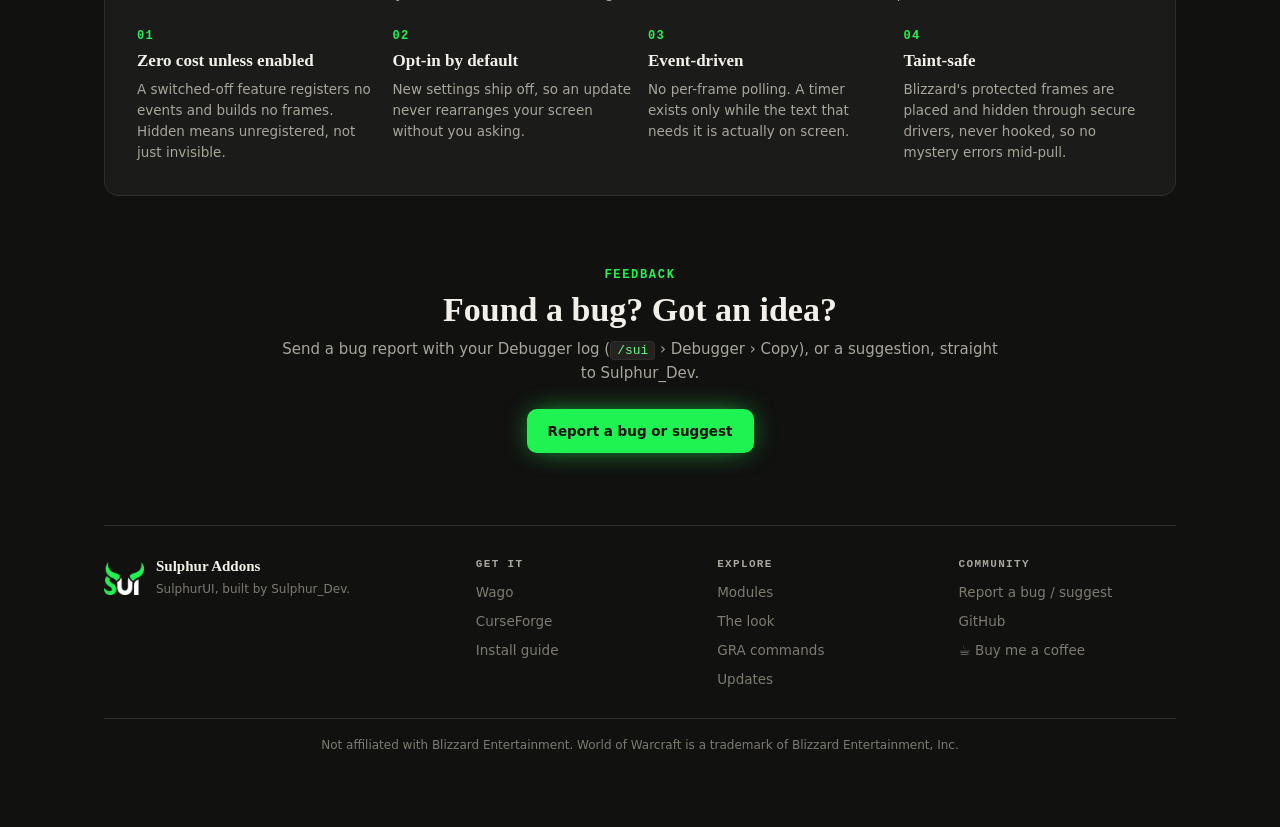
==== commit a860a25b: "Mirror sulphur-addons public/ @ 034e9c2" ====
--- a/index.html
+++ b/index.html
@@ -42,7 +42,7 @@
         <a class="btn btn-primary" href="https://www.curseforge.com/wow/addons/sulphurui" target="_blank" rel="noopener"><svg class="btn-glyph" viewBox="0 0 24 24" fill="currentColor" aria-hidden="true"><path d="M2 7h15.5c2.8 0 4.5 1.4 4.5 3.2-2.4 0-4.6.9-5.8 2.6l-.7 1H9.6C6 13.8 3.4 11.6 2 7z"/><path d="M9.5 15h6l1 3h-8z"/><rect x="6" y="18.2" width="13" height="2.3" rx=".6"/></svg>Download on CurseForge</a>
       </div>
       <div class="hero-meta">
-        <span>Latest release <b>v0.120.24</b></span>
+        <span>Latest release <b>v0.120.25</b></span>
         <span>In game: <code>/sui</code></span>
         <a href="#modules">Explore the modules &rarr;</a>
       </div>
@@ -109,7 +109,7 @@
 
   <section class="block" id="modules">
     <div class="section-head">
-      <div class="eyebrow">The suite &middot; v0.120.24</div>
+      <div class="eyebrow">The suite &middot; v0.120.25</div>
       <h2>Thirty-one modules. Turn on only what you use.</h2>
       <p class="sub">Each module is its own addon on the SulphurUI core, so they share one look, one settings panel, one first-run setup and one snap-and-dock layout grid. Every module runs on all four clients unless marked otherwise. Sulphur GRA is live; the rest is built and waiting on its in-game pass.</p>
     </div>
@@ -296,7 +296,7 @@
     <div class="grid-2 steps" style="max-width:900px;margin:0 auto">
       <div class="card step">
         <h3>Download</h3>
-        <p>Grab the latest release, v0.120.24, from Wago or CurseForge. Either desktop app installs it and keeps it updated.</p>
+        <p>Grab the latest release, v0.120.25, from Wago or CurseForge. Either desktop app installs it and keeps it updated.</p>
         <div class="dl-pair">
           <a class="btn btn-primary" href="https://addons.wago.io/addons/sulphurui" target="_blank" rel="noopener">Wago</a>
           <a class="btn btn-primary" href="https://www.curseforge.com/wow/addons/sulphurui" target="_blank" rel="noopener">CurseForge</a>
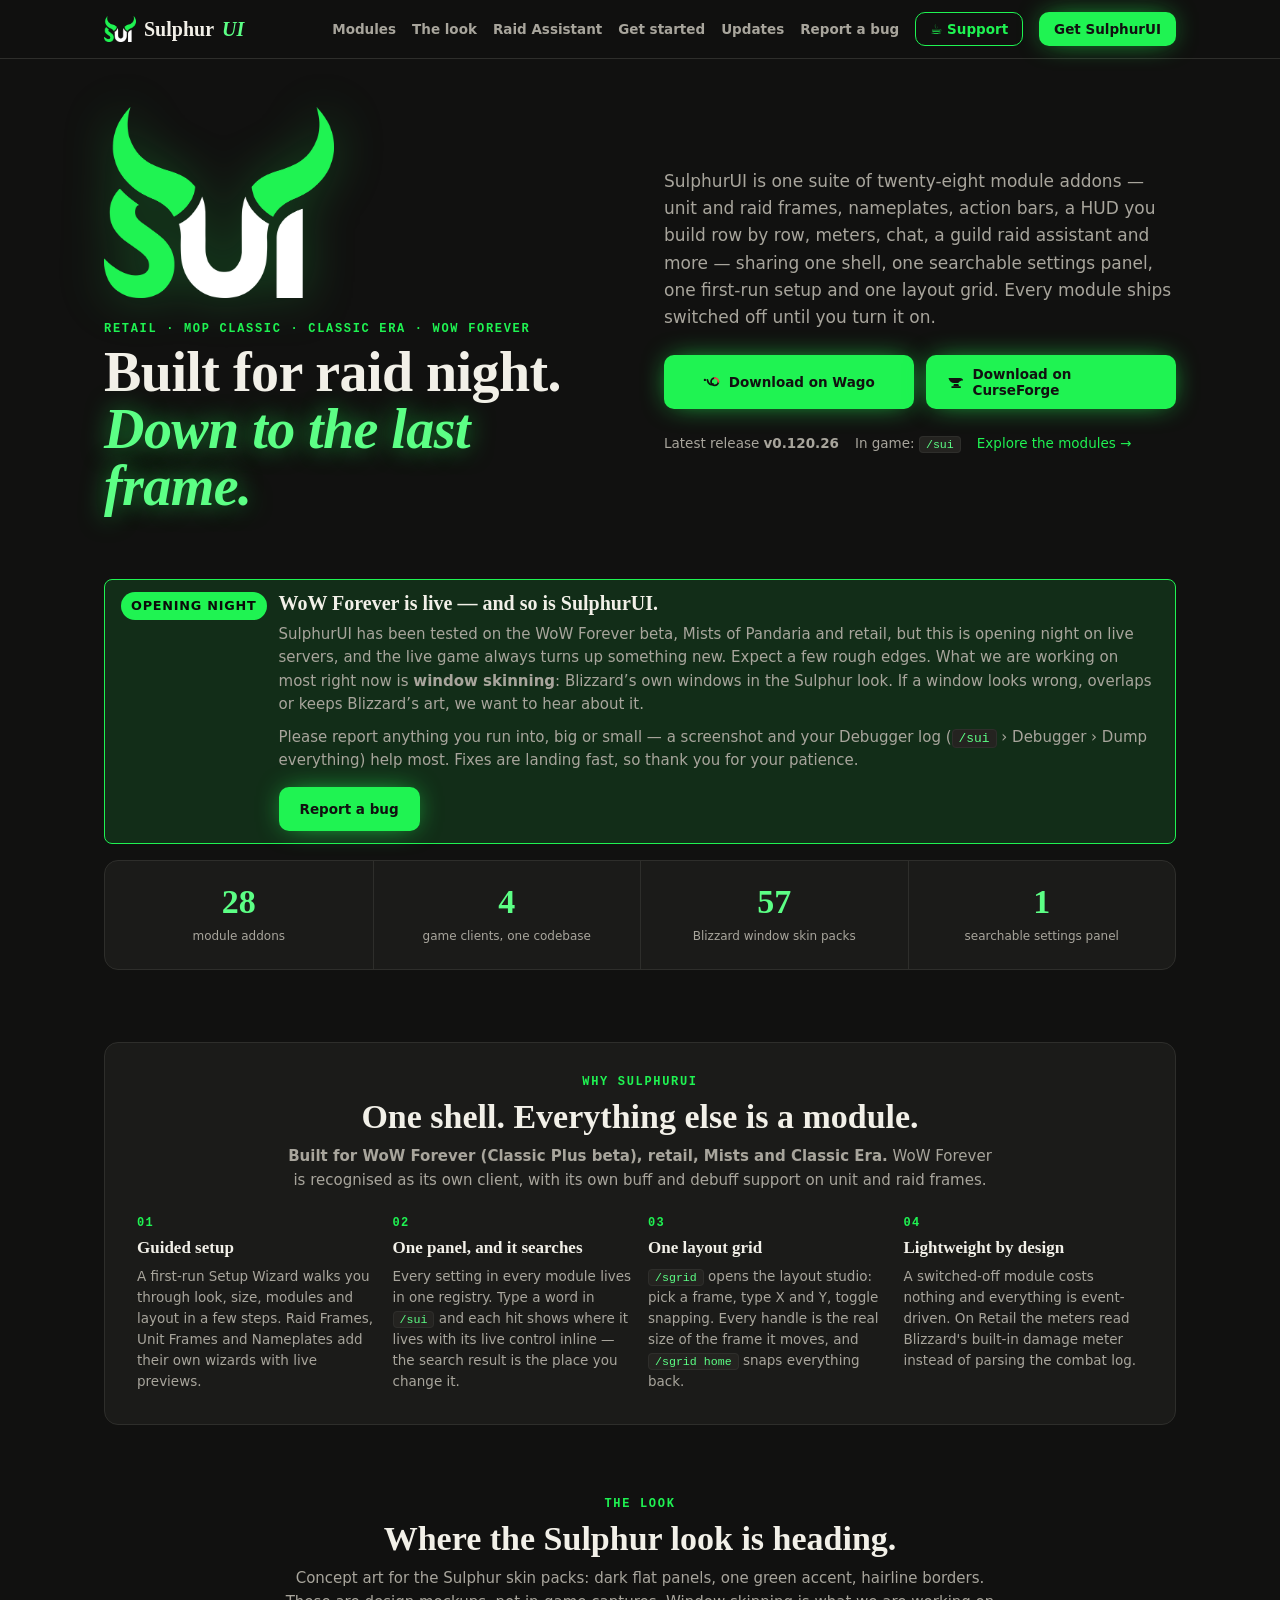
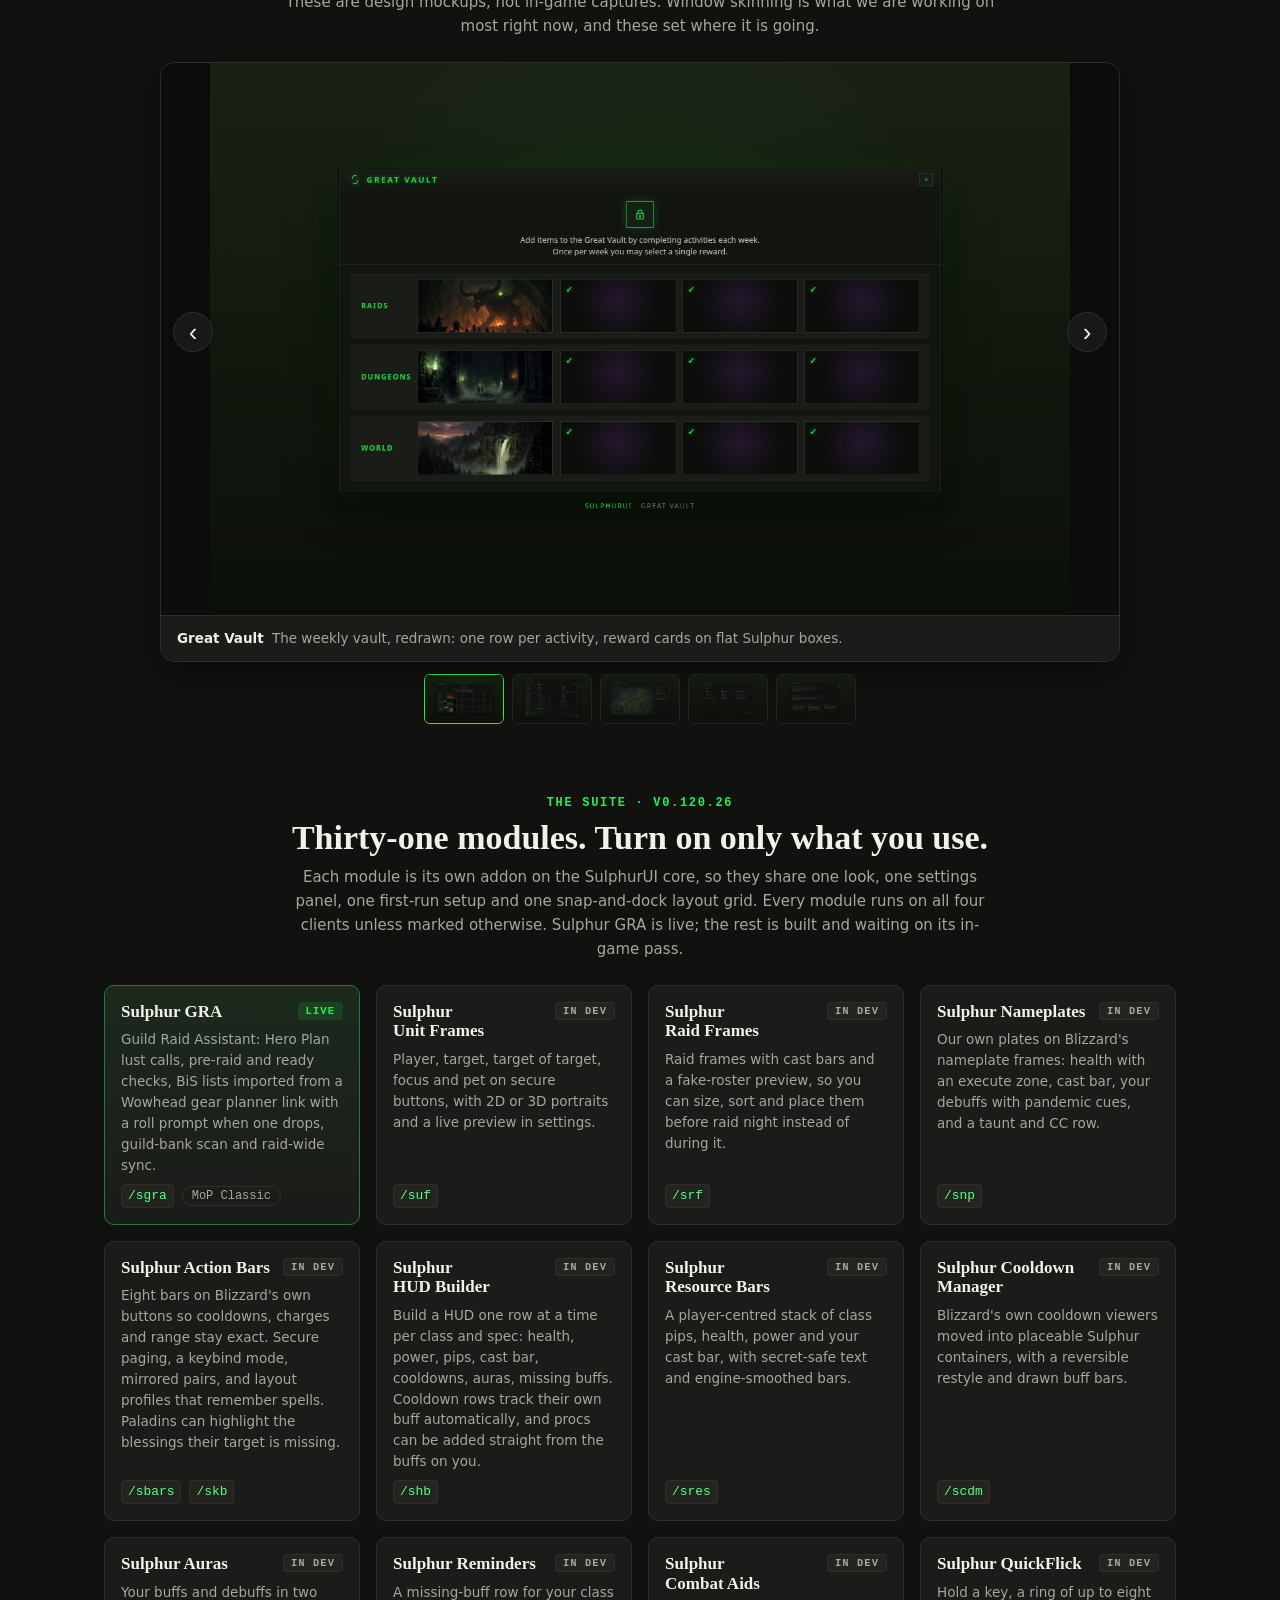
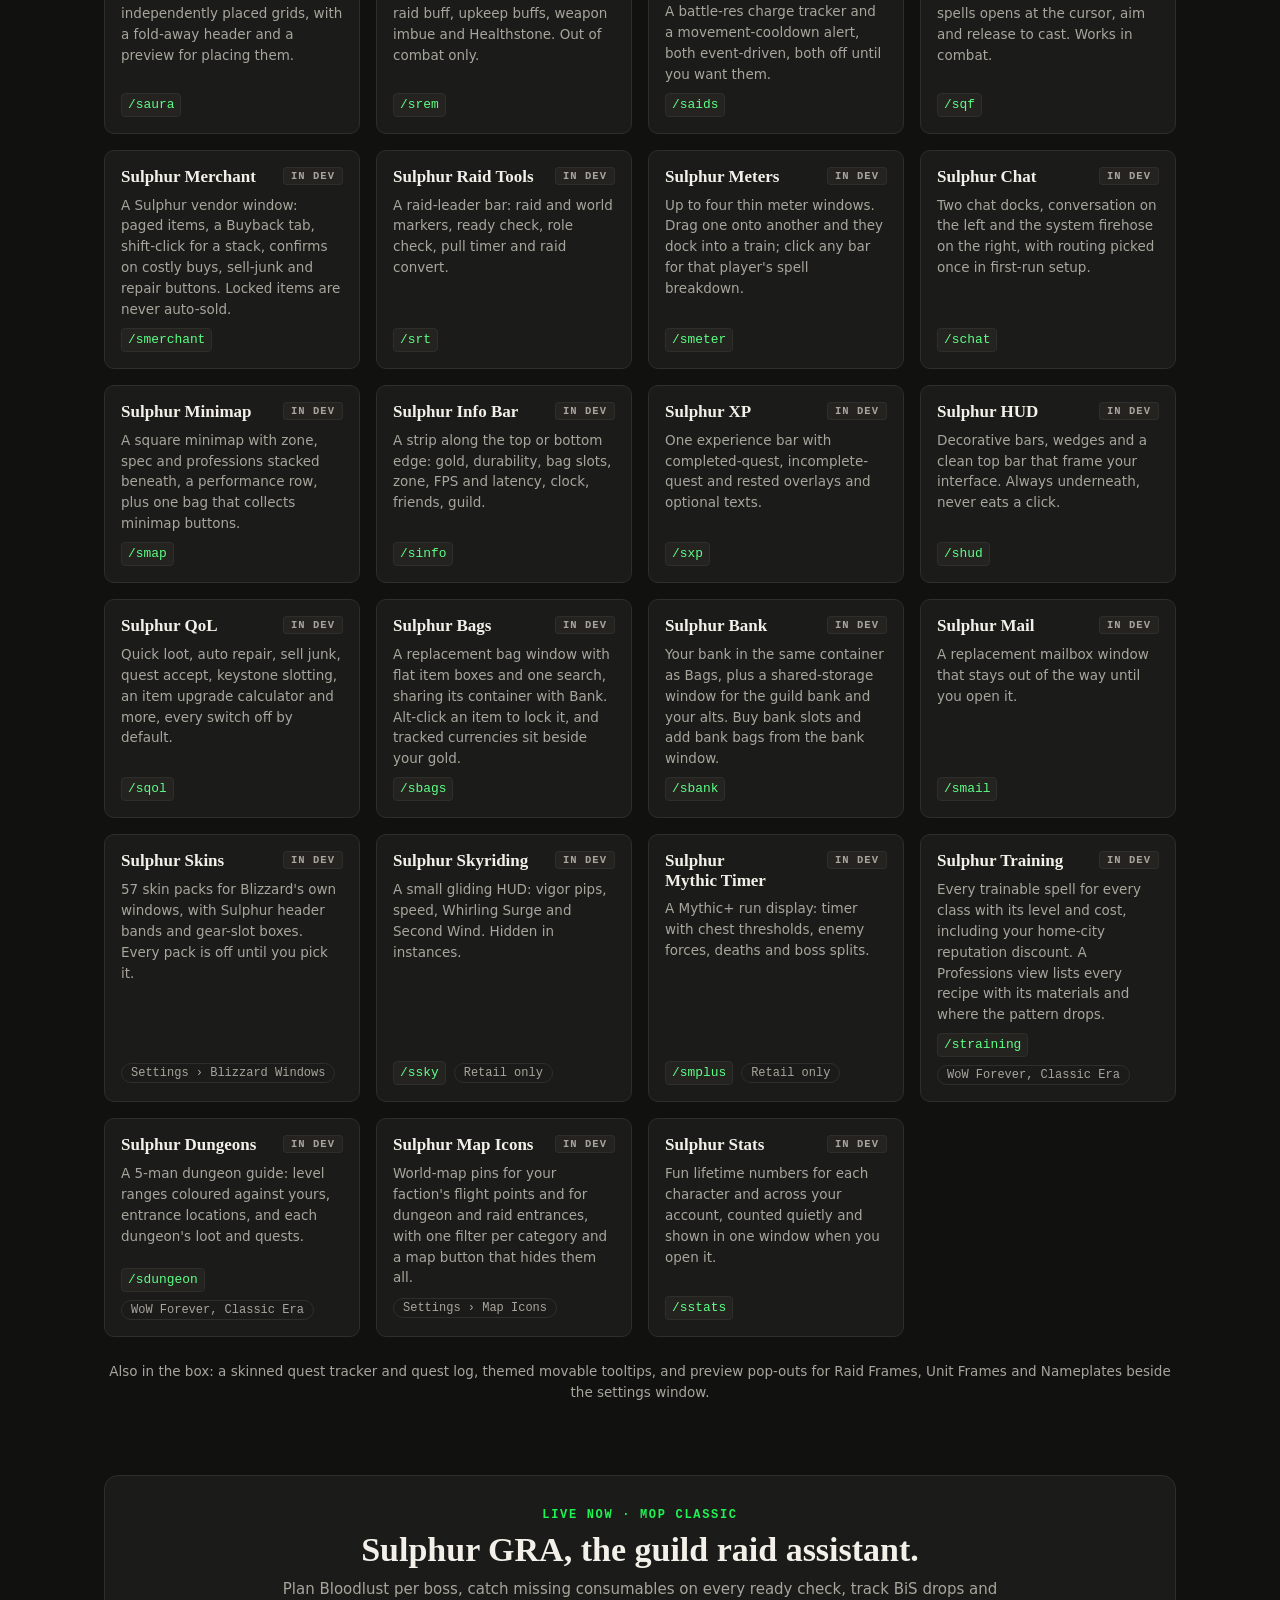
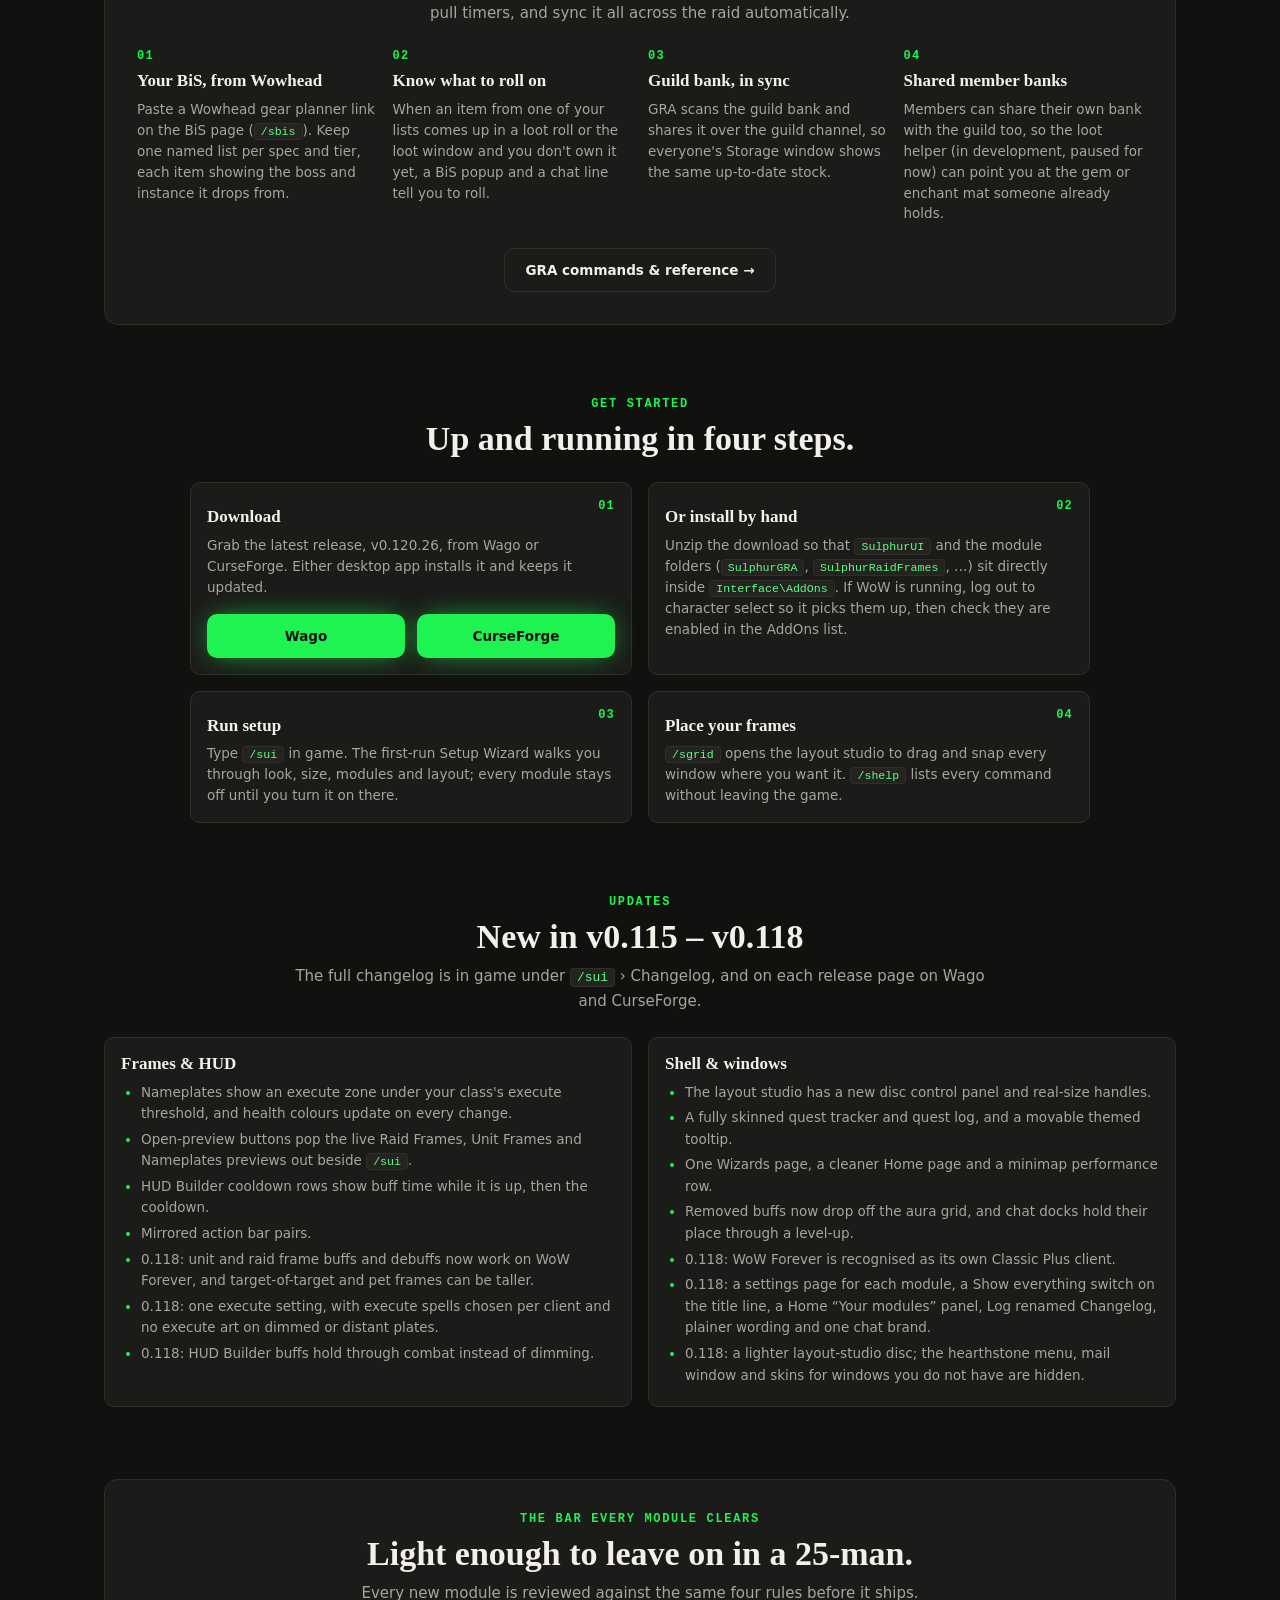
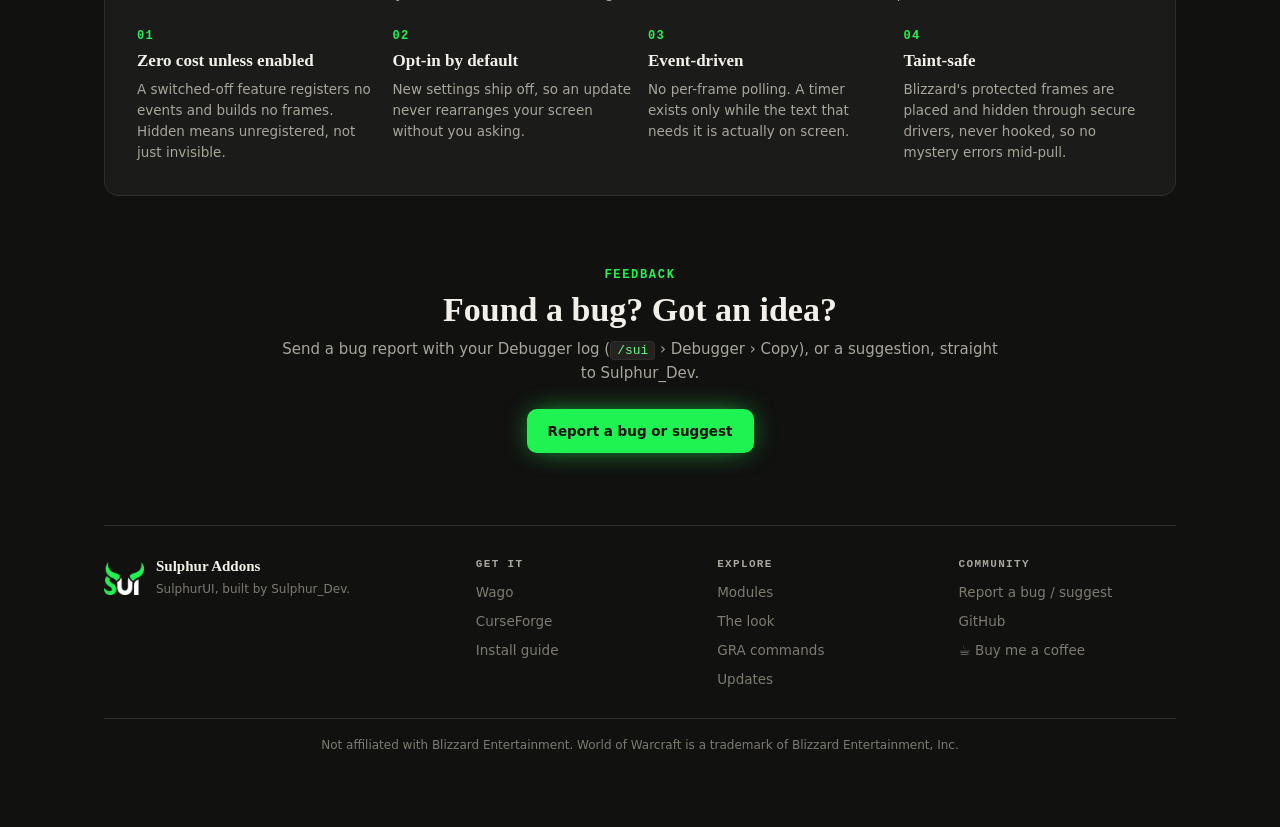
==== commit e4600a26: "Mirror sulphur-addons public/ @ 7b3d396" ====
--- a/index.html
+++ b/index.html
@@ -42,7 +42,7 @@
         <a class="btn btn-primary" href="https://www.curseforge.com/wow/addons/sulphurui" target="_blank" rel="noopener"><svg class="btn-glyph" viewBox="0 0 24 24" fill="currentColor" aria-hidden="true"><path d="M2 7h15.5c2.8 0 4.5 1.4 4.5 3.2-2.4 0-4.6.9-5.8 2.6l-.7 1H9.6C6 13.8 3.4 11.6 2 7z"/><path d="M9.5 15h6l1 3h-8z"/><rect x="6" y="18.2" width="13" height="2.3" rx=".6"/></svg>Download on CurseForge</a>
       </div>
       <div class="hero-meta">
-        <span>Latest release <b>v0.120.25</b></span>
+        <span>Latest release <b>v0.120.26</b></span>
         <span>In game: <code>/sui</code></span>
         <a href="#modules">Explore the modules &rarr;</a>
       </div>
@@ -109,7 +109,7 @@
 
   <section class="block" id="modules">
     <div class="section-head">
-      <div class="eyebrow">The suite &middot; v0.120.25</div>
+      <div class="eyebrow">The suite &middot; v0.120.26</div>
       <h2>Thirty-one modules. Turn on only what you use.</h2>
       <p class="sub">Each module is its own addon on the SulphurUI core, so they share one look, one settings panel, one first-run setup and one snap-and-dock layout grid. Every module runs on all four clients unless marked otherwise. Sulphur GRA is live; the rest is built and waiting on its in-game pass.</p>
     </div>
@@ -296,7 +296,7 @@
     <div class="grid-2 steps" style="max-width:900px;margin:0 auto">
       <div class="card step">
         <h3>Download</h3>
-        <p>Grab the latest release, v0.120.25, from Wago or CurseForge. Either desktop app installs it and keeps it updated.</p>
+        <p>Grab the latest release, v0.120.26, from Wago or CurseForge. Either desktop app installs it and keeps it updated.</p>
         <div class="dl-pair">
           <a class="btn btn-primary" href="https://addons.wago.io/addons/sulphurui" target="_blank" rel="noopener">Wago</a>
           <a class="btn btn-primary" href="https://www.curseforge.com/wow/addons/sulphurui" target="_blank" rel="noopener">CurseForge</a>
